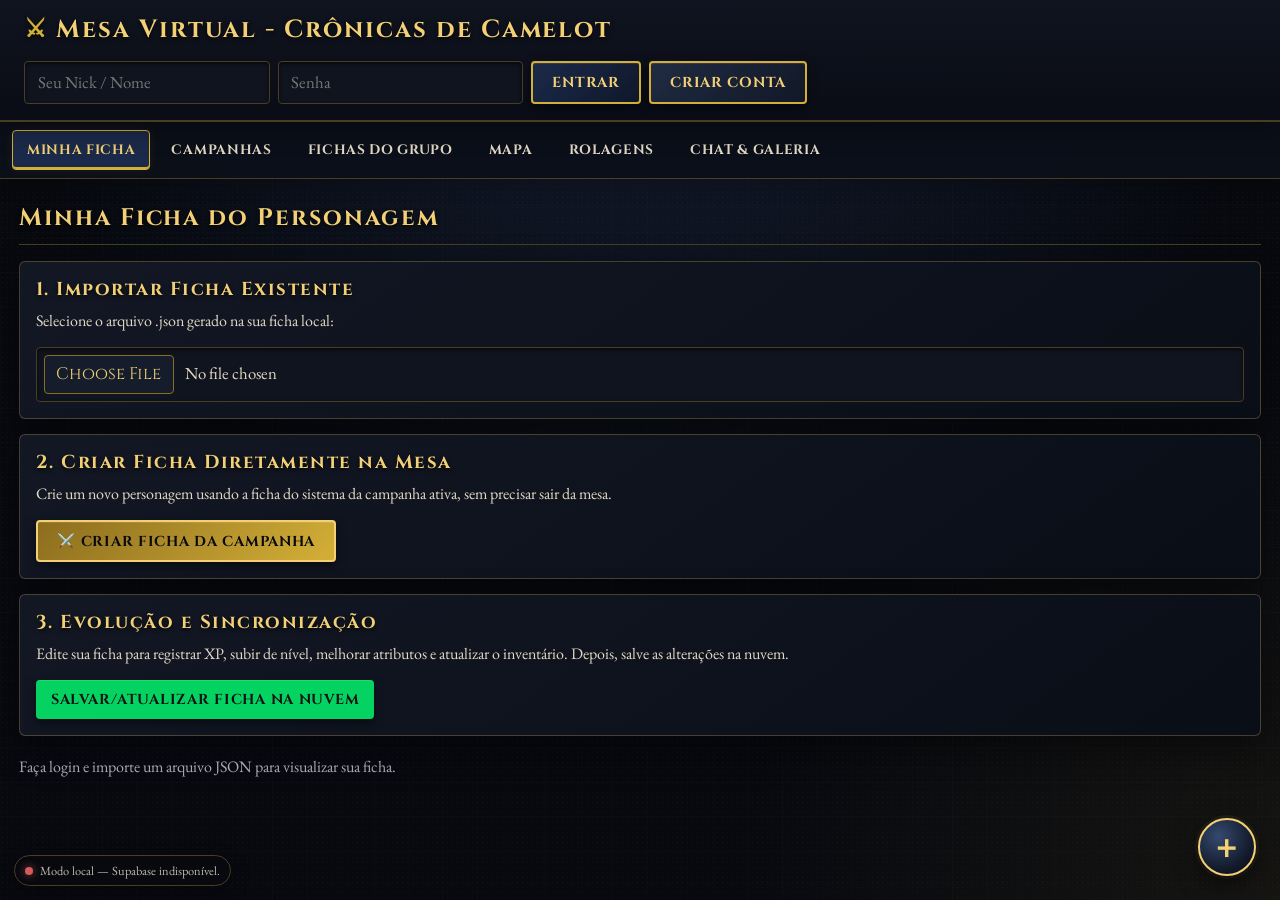
==== index.html @ a990b573 "Add files via upload" ====
<!DOCTYPE html>
<html lang="pt-BR">
<head>
  <meta charset="UTF-8">
  <meta name="viewport" content="width=device-width, initial-scale=1.0, viewport-fit=cover">
  <meta name="theme-color" content="#0b0d12">
  <meta name="color-scheme" content="dark">
  <title>Mesa Virtual - Crônicas de Camelot</title>
  <link rel="preconnect" href="https://fonts.googleapis.com">
  <link rel="preconnect" href="https://fonts.gstatic.com" crossorigin>
  <link href="https://fonts.googleapis.com/css2?family=Cinzel:wght@600;700;900&family=EB+Garamond:ital,wght@0,400;0,600;1,400&display=swap" rel="stylesheet">
  <link rel="stylesheet" href="style.css">
  <script src="https://cdn.jsdelivr.net/npm/@supabase/supabase-js@2"></script>
</head>
<body>
  <!-- Container da interface superior para permitir occultação/expansão -->
  <div id="topo-geral">
    <header class="topo-mesa">
      <h1>Mesa Virtual - Crônicas de Camelot</h1>
      <div class="auth-container" aria-label="Autenticação">
        <div id="form-login" class="form-login">
          <input type="text" id="auth-nick" placeholder="Seu Nick / Nome">
          <input type="password" id="auth-senha" placeholder="Senha">
          <button onclick="fazerLogin()" class="btn-acao">Entrar</button>
          <button onclick="fazerCadastro()" class="btn-secundario">Criar Conta</button>
        </div>
        <div id="status-usuario" style="display: none; align-items: center; gap: 10px;">
          <span style="color: #04d361;">Logado como: <strong id="user-nick-display"></strong></span>
          <span id="badge-mestre" style="display: none; background: #c5a059; color: #121214; padding: 2px 6px; border-radius: 4px; font-size: 0.75rem; font-weight: bold;">MESTRE</span>
          <button onclick="fazerLogout()" class="btn-perigo btn-sair">Sair</button>
        </div>
      </div>
    </header>

    <nav class="abas-navegacao">
      <button class="ativo" onclick="mudarAba('ficha', event)">Minha Ficha</button>
      <button onclick="mudarAba('campanhas', event)">Campanhas</button>
      <button id="btn-aba-sistemas" onclick="mudarAba('sistemas', event)" style="display:none;">Sistemas RPG</button>
      <button onclick="mudarAba('grupo', event)">Fichas do Grupo</button>
      <button onclick="mudarAba('mapa', event)">Mapa</button>
      <button onclick="mudarAba('rolagens', event)">Rolagens</button>
      <button onclick="mudarAba('galeria', event)">Chat & Galeria</button>
    </nav>

    <div id="contexto-campanha" class="contexto-campanha" style="display:none;">
      <span class="contexto-campanha-rotulo">🏰 Campanha ativa</span>
      <strong id="campanha-ativa-nome">Carregando...</strong>
      <span class="contexto-campanha-sistema" id="campanha-ativa-sistema">Sistema: —</span>
    </div>
  </div>

  <!-- Central de Ações Rápidas -->
  <div id="acoes-rapidas" class="acoes-rapidas" aria-label="Ações rápidas">
    <button type="button" id="btn-acoes-rapidas" class="btn-acoes-rapidas" aria-expanded="false" aria-controls="menu-acoes-rapidas" aria-label="Abrir ações rápidas" onclick="alternarAcoesRapidas(event)">
      <span class="acoes-rapidas-icone">＋</span>
    </button>

    <div id="menu-acoes-rapidas" class="menu-acoes-rapidas" aria-hidden="true">
      <button type="button" class="acao-rapida acao-rolagem" onclick="acaoRapida('rolagem')">
        <span class="acao-icone">🎲</span><span><strong>Rolar</strong><small>Dados e expressões</small></span>
      </button>
      <button type="button" class="acao-rapida acao-ataque" onclick="acaoRapida('ataque')">
        <span class="acao-icone">⚔️</span><span><strong>Ação / Ataque</strong><small>Rolar uma ação rápida</small></span>
      </button>
      <button type="button" class="acao-rapida acao-vida" onclick="acaoRapida('vida')">
        <span class="acao-icone">❤️</span><span><strong>Alterar Vida</strong><small>Último token tocado</small></span>
      </button>
      <button type="button" class="acao-rapida acao-chat" onclick="acaoRapida('chat')">
        <span class="acao-icone">💬</span><span><strong>Chat & Galeria</strong><small>Ir para comunicação</small></span>
      </button>
      <button type="button" class="acao-rapida acao-nota" onclick="acaoRapida('nota')">
        <span class="acao-icone">📝</span><span><strong>Nota rápida</strong><small>Salvar uma anotação</small></span>
      </button>
      <button type="button" class="acao-rapida acao-mapa" onclick="acaoRapida('mapa')">
        <span class="acao-icone">🗺️</span><span><strong>Ir para o Mapa</strong><small>Abrir a mesa tática</small></span>
      </button>
    </div>
  </div>

  <main>
    <section id="aba-campanhas" class="painel">
      <div class="cabecalho-campanhas">
        <div>
          <span class="eyebrow-galeria">🏰 Távola de Campanhas</span>
          <h2>Campanhas</h2>
          <p class="subtexto-galeria">Cada campanha possui seus próprios personagens, mapas, imagens e recursos. Nada é misturado entre mesas.</p>
        </div>
        <button id="btn-nova-campanha" class="btn-nova-campanha" style="display:none;" onclick="abrirNovaCampanha()">＋ Nova Campanha</button>
      </div>

      <div id="painel-nova-campanha" class="card-secao card-nova-campanha" style="display:none;">
        <h3>👑 Criar nova campanha</h3>
        <p>Escolha um nome para a nova mesa. Ela será criada separada da campanha atual.</p>
        <div class="form-nova-campanha">
          <input id="nova-campanha-nome" type="text" maxlength="80" placeholder="Ex.: A Queda de Avalon">
          <input id="nova-campanha-descricao" type="text" maxlength="180" placeholder="Descrição curta (opcional)">
          <label class="campo-formulario-campanha"><span>⚙️ Sistema RPG</span><select id="nova-campanha-sistema"><option value="">Carregando sistemas...</option></select></label>
          <button onclick="criarNovaCampanha()" class="btn-ficha-principal">⚔️ Criar Campanha</button>
          <button onclick="fecharNovaCampanha()" class="btn-secundario">Cancelar</button>
        </div>
      </div>

      <div id="lista-campanhas" class="lista-campanhas">
        <div class="estado-galeria">Faça login para carregar suas campanhas.</div>
      </div>
    </section>

    <section id="aba-sistemas" class="painel">
      <div class="cabecalho-campanhas">
        <div>
          <span class="eyebrow-galeria">⚙️ Forja das Regras</span>
          <h2>Sistemas RPG</h2>
          <p class="subtexto-galeria">Crie sistemas reutilizáveis. O sistema define a estrutura da ficha; a campanha guarda os personagens.</p>
        </div>
        <button id="btn-novo-sistema" class="btn-nova-campanha" style="display:none;" onclick="abrirNovoSistema()">＋ Novo Sistema</button>
        <button id="btn-instalar-world-trigger" class="btn-nova-campanha" style="display:none; margin-left:8px;" onclick="instalarSistemaWorldTrigger()">🌐 Adicionar World Trigger RPG</button>
      </div>
      <div id="painel-novo-sistema" class="card-secao card-nova-campanha" style="display:none;">
        <h3 id="titulo-editor-sistema">👑 Criar novo sistema</h3>
        <p>Defina as regras e monte visualmente a ficha. A estrutura fica salva dentro do sistema e pode ser reutilizada por várias campanhas.</p>
        <input type="hidden" id="sistema-editando-id">
        <div class="form-sistema">
          <label><span>Nome do sistema</span><input id="novo-sistema-nome" type="text" maxlength="100" placeholder="Ex.: D&D 5e"></label>
          <label><span>Descrição</span><textarea id="novo-sistema-descricao" maxlength="500" rows="2" placeholder="Como funciona este sistema?"></textarea></label>
          <div class="builder-bloco builder-tema-bloco">
            <div class="builder-titulo"><strong>🎨 Identidade visual</strong><small>Defina as cores usadas pela ficha deste sistema.</small></div>
            <div class="builder-tema-grid">
              <label><span>Cor principal</span><input id="sistema-cor-primaria" type="color" value="#c5a059"></label>
              <label><span>Fundo</span><input id="sistema-cor-fundo" type="color" value="#080a0f"></label>
              <label><span>Painel</span><input id="sistema-cor-painel" type="color" value="#151821"></label>
            </div>
          </div>

          <div class="builder-etapa-nav">
            <button type="button" class="builder-etapa ativo" onclick="mudarEtapaBuilder(1)">1. Componentes</button>
            <button type="button" class="builder-etapa" onclick="mudarEtapaBuilder(2)">2. Layout da Ficha</button>
            <button type="button" class="builder-etapa" onclick="mudarEtapaBuilder(3)">3. Pré-visualização</button>
          </div>

          <div id="builder-etapa-1" class="builder-etapa-conteudo ativo">
            <div class="builder-bloco">
              <div class="builder-titulo"><strong>🎲 Dados disponíveis</strong><small>Selecione os dados usados pelo sistema.</small></div>
              <div id="builder-dados" class="builder-chips"></div>
            </div>
            <div class="builder-bloco">
              <div class="builder-titulo"><strong>🛡️ Atributos</strong><button type="button" class="btn-pequeno" onclick="adicionarCampoSistema('atributos')">＋ Adicionar</button></div>
              <div id="builder-atributos" class="builder-lista"></div>
            </div>
            <div class="builder-bloco">
              <div class="builder-titulo"><strong>❤️ Recursos</strong><button type="button" class="btn-pequeno" onclick="adicionarCampoSistema('recursos')">＋ Adicionar</button></div>
              <div id="builder-recursos" class="builder-lista"></div>
            </div>
            <div class="builder-bloco">
              <div class="builder-titulo"><strong>🎯 Perícias</strong><button type="button" class="btn-pequeno" onclick="adicionarCampoSistema('pericias')">＋ Adicionar</button></div>
              <div id="builder-pericias" class="builder-lista"></div>
            </div>
            <div class="builder-bloco">
              <div class="builder-titulo"><strong>📜 Campos livres da ficha</strong><button type="button" class="btn-pequeno" onclick="adicionarCampoSistema('campos')">＋ Adicionar</button></div>
              <div id="builder-campos" class="builder-lista"></div>
            </div>
          </div>

          <div id="builder-etapa-2" class="builder-etapa-conteudo">
            <div class="builder-bloco">
              <div class="builder-titulo"><strong>🧱 Seções da ficha</strong><button type="button" class="btn-pequeno" onclick="adicionarSecaoSistema()">＋ Nova seção</button></div>
              <p class="builder-ajuda">Crie a ordem visual da ficha. Cada seção pode receber componentes do sistema e uma largura de coluna.</p>
              <div id="builder-secoes" class="builder-secoes"></div>
            </div>
          </div>

          <div id="builder-etapa-3" class="builder-etapa-conteudo">
            <div class="builder-bloco">
              <div class="builder-titulo"><strong>👁️ Prévia em tempo real</strong><small>Esta é uma aproximação da ficha que os jogadores verão.</small></div>
              <div id="builder-preview" class="builder-preview"></div>
            </div>
          </div>

          <div class="builder-acoes">
            <button onclick="salvarSistema()" class="btn-ficha-principal">⚒️ Salvar Sistema</button>
            <button onclick="fecharNovoSistema()" class="btn-secundario">Cancelar</button>
          </div>
        </div>
      </div>
      <div id="lista-sistemas" class="lista-campanhas"><div class="estado-galeria">Faça login para carregar os sistemas.</div></div>
    </section>

    <section id="aba-ficha" class="painel ativo">
      <h2>Minha Ficha do Personagem</h2>
      <div class="card-secao">
        <h3>1. Importar Ficha Existente</h3>
        <p>Selecione o arquivo .json gerado na sua ficha local:</p>
        <input type="file" id="arquivo-json" accept=".json" onchange="importarArquivoJSON(event)">
      </div>
      <div class="card-secao" style="margin-top: 15px;">
        <h3>2. Criar Ficha Diretamente na Mesa</h3>
        <p>Crie um novo personagem usando a ficha do sistema da campanha ativa, sem precisar sair da mesa.</p>
        <button onclick="abrirCriadorFicha()" class="btn-ficha-principal">⚔️ Criar Ficha da Campanha</button>
      </div>
      <div class="card-secao" style="margin-top: 15px;">
        <h3>3. Evolução e Sincronização</h3>
        <p>Edite sua ficha para registrar XP, subir de nível, melhorar atributos e atualizar o inventário. Depois, salve as alterações na nuvem.</p>
        <button onclick="salvarFichaNoSupabase()" style="background: #04d361; color: #121214; font-weight: bold; padding: 10px 15px; border: none; border-radius: 4px; cursor: pointer;">Salvar/Atualizar Ficha na Nuvem</button>
      </div>
      <div id="container-ficha-carregada" style="margin-top: 20px;">
        <p class="texto-vazio">Faça login e importe um arquivo JSON para visualizar sua ficha.</p>
      </div>
    </section>

    <section id="aba-grupo" class="painel">
      <h2>Fichas dos Cavaleiros da Távola</h2>
      <button onclick="carregarFichasDoGrupo()" style="background: #8257e5; color: #fff; border: none; padding: 8px 12px; border-radius: 4px; cursor: pointer; margin-bottom: 15px;">Atualizar Lista do Grupo</button>
      <div id="lista-fichas-grupo">
        <p style="color: #a8a8b3;">Carregando fichas...</p>
      </div>
    </section>

    <section id="aba-mapa" class="painel">
      <div style="display: flex; justify-content: space-between; align-items: center; margin-bottom: 12px; flex-wrap: wrap; gap: 8px;">
        <h2 style="margin: 0;">Mapa Tático e Mini-VTT</h2>
        <button onclick="alternarModoImersivoMapa()" id="btn-modo-imersivo" style="background: #8257e5; color: #fff; border: none; padding: 6px 14px; border-radius: 4px; cursor: pointer; font-weight: bold; font-size: 0.85rem;">
          📐 Maximizar Mapa
        </button>
      </div>

      <!-- Painel retrátil usando a tag <details> -->
      <details id="painel-upload-mestre" style="display: none; background: #202024; padding: 10px 15px; border-radius: 6px; margin-bottom: 15px; border: 1px solid #c5a059;">
        <summary style="color: #c5a059; font-weight: bold; cursor: pointer; font-size: 0.95rem; user-select: none;">
          👑 Painel do Mestre: Enviar Novo Mapa (clique para recolher/expandir)
        </summary>
        <div style="margin-top: 12px; border-top: 1px solid #29292e; padding-top: 10px;">
          <input type="file" id="arquivo-mapa" accept="image/*" style="margin-bottom: 10px; display: block;">
          <button onclick="fazerUploadMapa()" style="background: #c5a059; color: #121214; font-weight: bold; border: none; padding: 6px 12px; border-radius: 4px; cursor: pointer;">Publicar Mapa para o Grupo</button>
        </div>
      </details>

      <div id="container-mapa">
        <p style="color: #a8a8b3;">Nenhum mapa carregado no momento.</p>
      </div>
    </section>

    <section id="aba-rolagens" class="painel">
      <h2>Salão de Rolagens de Dados</h2>
      <div style="background: #202024; padding: 15px; border-radius: 6px; margin-bottom: 15px;">
        <h3>Rolagem Rápida</h3>
        <div style="display: flex; gap: 10px; flex-wrap: wrap; margin-top: 10px;">
          <button onclick="rolarDado(4)">d4</button>
          <button onclick="rolarDado(6)">d6</button>
          <button onclick="rolarDado(8)">d8</button>
          <button onclick="rolarDado(10)">d10</button>
          <button onclick="rolarDado(12)">d12</button>
          <button onclick="rolarDado(20)">d20</button>
          <button onclick="rolarDado(100)">d100</button>
        </div>
      </div>
      <div style="background: #202024; padding: 15px; border-radius: 6px; margin-bottom: 15px;">
        <h3>Expressão Personalizada</h3>
        <div style="display: flex; gap: 10px; margin-top: 10px;">
          <input type="text" id="expressao-dado" placeholder="ex: 2d20+5" style="flex: 1; padding: 8px; background: #121214; border: 1px solid #29292e; color: #fff; border-radius: 4px;">
          <button onclick="rolarExpressaoPersonalizada()" style="background: #8257e5; color: #fff; border: none; padding: 8px 15px; border-radius: 4px; cursor: pointer;">Rolar</button>
        </div>
      </div>
      <div>
        <h3>Histórico de Rolagens</h3>
        <div id="historico-rolagens" style="margin-top: 10px; max-height: 250px; overflow-y: auto;">
          <p style="color: #a8a8b3;">Nenhuma rolagem realizada ainda.</p>
        </div>
      </div>
    </section>

    <section id="aba-galeria" class="painel">
      <div class="cabecalho-galeria">
        <div>
          <span class="eyebrow-galeria">📚 Biblioteca visual da campanha</span>
          <h2>Galeria e Recursos Visuais</h2>
          <p class="subtexto-galeria">Organize imagens por pastas e escolha o que fica visível para o grupo.</p>
        </div>
        <div id="status-galeria" class="status-galeria">Sincronizada</div>
      </div>

      <div id="painel-galeria-mestre" class="card-galeria-mestre" style="display:none;">
        <div class="titulo-painel-galeria">
          <div>
            <strong>👑 Biblioteca do Mestre</strong>
            <small>Envie e organize os recursos visuais da campanha.</small>
          </div>
        </div>
        <div class="form-galeria-mestre">
          <label class="campo-galeria">
            <span>Imagem</span>
            <input type="file" id="arquivo-imagem" accept="image/*">
          </label>
          <label class="campo-galeria">
            <span>Nome</span>
            <input type="text" id="nome-imagem" maxlength="120" placeholder="Ex.: Retrato de Arthur">
          </label>
          <label class="campo-galeria">
            <span>Pasta</span>
            <input type="text" id="pasta-imagem" maxlength="60" value="Geral" placeholder="Ex.: NPCs">
          </label>
          <label class="campo-galeria">
            <span>Visibilidade</span>
            <select id="visibilidade-imagem">
              <option value="publica">🌐 Visível para os jogadores</option>
              <option value="oculta">🔒 Oculta para os jogadores</option>
            </select>
          </label>
          <button onclick="fazerUploadImagem()" class="btn-publicar-galeria">📤 Adicionar à Biblioteca</button>
        </div>
      </div>

      <div class="barra-pastas-galeria">
        <div>
          <span class="rotulo-pastas">PASTAS</span>
          <div id="galeria-pastas" class="galeria-pastas">
            <button class="pasta-galeria ativa" onclick="filtrarGaleriaPasta('Todas', event)">📚 Todas</button>
          </div>
        </div>
        <button id="btn-atualizar-galeria" class="btn-atualizar-galeria" onclick="carregarGaleria(true)">↻ Atualizar</button>
      </div>

      <div id="galeria-grid" class="galeria-grid-profissional">
        <div class="estado-galeria">Carregando biblioteca...</div>
      </div>
    </section>
  </main>

  <div id="modal-imagem-mestre" class="modal-imagem-mestre" style="display:none;" role="dialog" aria-modal="true" aria-label="Imagem compartilhada pelo Mestre">
    <div class="imagem-mestre-backdrop" onclick="fecharImagemMestre()"></div>
    <div class="imagem-mestre-conteudo">
      <div class="imagem-mestre-cabecalho">
        <div>
          <span class="imagem-mestre-kicker">👑 O MESTRE MOSTROU</span>
          <h2 id="imagem-mestre-titulo">Imagem da campanha</h2>
          <span id="imagem-mestre-pasta" class="imagem-mestre-pasta">Geral</span>
        </div>
        <button type="button" onclick="fecharImagemMestre()" class="btn-fechar-imagem-mestre" aria-label="Fechar imagem">✕</button>
      </div>
      <div class="imagem-mestre-palco">
        <img id="imagem-mestre-preview" src="" alt="Imagem compartilhada pelo Mestre">
      </div>
    </div>
  </div>

  <div id="modal-ficha-grupo" style="display: none; position: fixed; top: 0; left: 0; width: 100vw; height: 100vh; background: rgba(0,0,0,0.8); z-index: 9998; justify-content: center; align-items: center; padding: 20px;">
    <div class="modal-ficha-grupo-conteudo">
      <div style="background: #1a1d26; padding: 12px 20px; display: flex; justify-content: space-between; align-items: center; border-bottom: 1px solid #c5a059;">
        <h2 id="modal-titulo-personagem" style="color: #f3d075; font-size: 1.2rem; margin: 0;">Ficha do Cavaleiro</h2>
        <button onclick="fecharModalFichaGrupo()" style="background: #ff5252; color: #fff; border: none; padding: 4px 10px; border-radius: 4px; cursor: pointer; font-weight: bold;">✕ Fechar</button>
      </div>
      <div id="modal-conteudo-ficha" class="modal-ficha-grupo-body"></div>
    </div>
  </div>

  <!-- Editor completo da ficha dentro da Mesa -->
  <div id="modal-criador-ficha" class="modal-ficha-completa" style="display:none;">
    <div class="modal-ficha-completa-conteudo">
      <div class="modal-ficha-cabecalho">
        <h2>⚔️ Criar Nova Ficha — Crônicas de Camelot</h2>
        <button onclick="fecharCriadorFicha()" class="btn-fechar-modal">✕ Fechar</button>
      </div>
      <iframe id="iframe-criador-ficha" title="Criador de Ficha Crônicas de Camelot" src="about:blank"></iframe>
    </div>
  </div>

  <div id="toast-container"></div>

  <div id="status-conexao" class="status-conexao" aria-live="polite"><span class="status-ponto"></span><span id="status-conexao-texto">Conectando à Távola...</span></div>

  <script src="app.js"></script>
</body>
</html>
---- style.css ----
:root {
  --cam-bg: #07090f;
  --cam-panel: #10141f;
  --cam-panel-alt: #161b2c;
  --cam-gold: #d4af37;
  --cam-gold-light: #f3d075;
  --cam-gold-dark: #8c6d1e;
  --cam-border: #4a3d24;
  --cam-text: #e2d9c5;
  --cam-blue-royal: #1b2a4a;
}

* {
  box-sizing: border-box;
  margin: 0;
  padding: 0;
  font-family: 'EB Garamond', serif;
  scrollbar-width: thin;
  scrollbar-color: var(--cam-gold-dark) var(--cam-bg);
}

body {
  background-color: var(--cam-bg);
  background-image: 
    radial-gradient(circle at 50% 0%, rgba(27, 42, 74, 0.3) 0%, transparent 70%),
    radial-gradient(circle at 10% 90%, rgba(140, 109, 30, 0.08) 0%, transparent 40%);
  color: var(--cam-text);
  min-height: 100vh;
  display: flex;
  flex-direction: column;
}

/* Tipografia Épica */
h1, h2, h3, h4, .epic-title {
  font-family: 'Cinzel', serif;
  letter-spacing: 0.08em;
  color: var(--cam-gold-light);
  text-shadow: 0 2px 4px rgba(0,0,0,0.8);
}

/* Header e Navegação */
.topo-mesa {
  background: var(--cam-panel);
  border-bottom: 2px solid var(--cam-border);
  padding: 1rem 1.5rem;
  display: flex;
  justify-content: space-between;
  align-items: center;
  flex-wrap: wrap;
  gap: 1rem;
}

.auth-container {
  display: flex;
  align-items: center;
  gap: 10px;
}

.form-login {
  display: flex;
  gap: 8px;
  flex-wrap: wrap;
}

.abas-navegacao {
  display: flex;
  gap: 6px;
  background: var(--cam-panel-alt);
  padding: 8px 12px;
  border-bottom: 1px solid var(--cam-border);
  overflow-x: auto;
}

.abas-navegacao button {
  background: transparent;
  border: 1px solid transparent;
  color: var(--cam-text);
  padding: 6px 14px;
  font-size: 0.85rem;
  box-shadow: none;
}

.abas-navegacao button.ativo, .abas-navegacao button:hover {
  background: var(--cam-blue-royal);
  border-color: var(--cam-gold);
  color: var(--cam-gold-light);
}

main {
  padding: 1.2rem;
  flex: 1;
}

/* Scrollbars */
::-webkit-scrollbar {
  width: 8px;
  height: 8px;
}
::-webkit-scrollbar-track {
  background: var(--cam-bg);
  border-left: 1px solid var(--cam-border);
}
::-webkit-scrollbar-thumb {
  background: var(--cam-gold-dark);
  border-radius: 2px;
  border: 1px solid var(--cam-gold);
}
::-webkit-scrollbar-thumb:hover {
  background: var(--cam-gold);
}

/* Botões */
button {
  background: linear-gradient(135deg, #1b2a4a 0%, #0f172a 100%);
  color: var(--cam-gold-light);
  border: 2px solid var(--cam-gold);
  padding: 0.6rem 1.2rem;
  border-radius: 4px;
  cursor: pointer;
  font-family: 'Cinzel', serif;
  font-weight: 700;
  font-size: 0.9rem;
  letter-spacing: 0.05em;
  transition: all 0.25s ease;
  box-shadow: 0 4px 10px rgba(0,0,0,0.5), inset 0 1px 0 rgba(255,255,255,0.1);
  text-transform: uppercase;
}

button:hover {
  background: linear-gradient(135deg, #283e6b 0%, #1b2a4a 100%);
  border-color: #ffe082;
  color: #fff;
  box-shadow: 0 0 15px rgba(212, 175, 55, 0.4), inset 0 1px 3px rgba(255,255,255,0.2);
  transform: translateY(-2px);
}

button:active {
  transform: translateY(1px);
  box-shadow: 0 2px 5px rgba(0,0,0,0.6);
}

/* Inputs e Selects */
input, select, textarea {
  background: var(--cam-panel);
  border: 1px solid var(--cam-border);
  color: var(--cam-text);
  padding: 0.6rem 0.8rem;
  border-radius: 4px;
  font-size: 1.05rem;
  outline: none;
  transition: all 0.2s;
  box-shadow: inset 0 2px 4px rgba(0,0,0,0.6);
}

input:focus, select:focus, textarea:focus {
  border-color: var(--cam-gold);
  box-shadow: inset 0 2px 4px rgba(0,0,0,0.6), 0 0 8px rgba(212, 175, 55, 0.3);
}

/* Painéis de Conteúdo */
.painel {
  display: none;
}

.painel.ativo {
  display: block;
  animation: fadeIn 0.4s cubic-bezier(0.16, 1, 0.3, 1);
}

@keyframes fadeIn {
  from { opacity: 0; transform: translateY(6px); }
  to { opacity: 1; transform: translateY(0); }
}

/* Sistema de Alertas/Toasts */
#toast-container {
  position: fixed;
  bottom: 20px;
  right: 20px;
  z-index: 9999;
  display: flex;
  flex-direction: column;
  gap: 12px;
}

.toast {
  background: linear-gradient(135deg, #10141f 0%, #07090f 100%);
  color: var(--cam-gold-light);
  padding: 14px 20px;
  border-radius: 6px;
  border: 2px solid var(--cam-gold);
  box-shadow: 0 8px 24px rgba(0,0,0,0.8), 0 0 10px rgba(212, 175, 55, 0.2);
  font-size: 1rem;
  font-family: 'EB Garamond', serif;
  animation: slideInRight 0.3s cubic-bezier(0.175, 0.885, 0.32, 1.275);
  display: flex;
  align-items: center;
  gap: 12px;
}

@keyframes slideInRight {
  from { transform: translateX(100%); opacity: 0; }
  to { transform: translateX(0); opacity: 1; }
}

/* --- ESTILO VTT (MAPA TÁTICO E TOKENS) --- */
.vtt-wrapper {
  position: relative;
  width: 100%;
  background: #000;
  border: 2px solid var(--cam-gold);
  border-radius: 6px;
  overflow: hidden;
  display: flex;
  justify-content: center;
  align-items: center;
  box-shadow: inset 0 0 20px rgba(0,0,0,0.9);
}

.vtt-mapa-img {
  max-width: 100%;
  max-height: 100%;
  object-fit: contain;
  display: block;
  user-select: none;
  pointer-events: none;
}

.vtt-grid {
  position: absolute;
  top: 0; left: 0; width: 100%; height: 100%;
  background-image: 
    linear-gradient(to right, rgba(212, 175, 55, 0.25) 1px, transparent 1px),
    linear-gradient(to bottom, rgba(212, 175, 55, 0.25) 1px, transparent 1px);
  pointer-events: none;
  display: none;
}

.vtt-grid.ativo {
  display: block;
}

.vtt-token {
  position: absolute;
  border-radius: 50%;
  border: 2px solid var(--cam-gold);
  background: var(--cam-panel);
  color: var(--cam-gold-light);
  font-family: 'Cinzel', serif;
  font-size: 0.8rem;
  font-weight: bold;
  display: flex;
  justify-content: center;
  align-items: center;
  cursor: grab;
  box-shadow: 0 4px 10px rgba(0,0,0,0.8);
  user-select: none;
  z-index: 10;
  transition: box-shadow 0.2s, border-color 0.2s;
}

.vtt-token:active {
  cursor: grabbing;
  border-color: #fff;
  box-shadow: 0 0 15px var(--cam-gold);
}

.vtt-ping {
  position: absolute;
  width: 30px;
  height: 30px;
  border: 3px solid #00e676;
  border-radius: 50%;
  transform: translate(-50%, -50%);
  animation: pingAnim 1s ease-out forwards;
  pointer-events: none;
  z-index: 99;
}

@keyframes pingAnim {
  0% { transform: translate(-50%, -50%) scale(0.5); opacity: 1; }
  100% { transform: translate(-50%, -50%) scale(3); opacity: 0; }
}

/* Responsividade Mobile */
@media (max-width: 768px) {
  body {
    padding-bottom: 20px;
  }

  h1 { font-size: 1.3rem !important; }
  h2 { font-size: 1.1rem !important; }
  h3 { font-size: 1.0rem !important; }

  button {
    padding: 0.5rem 0.8rem;
    font-size: 0.85rem;
  }

  input, select, textarea {
    font-size: 16px !important;
  }
}


/* ==========================================================
   FICHAS COMPLETAS DENTRO DA MESA
   ========================================================== */
.card-secao {
  background: linear-gradient(135deg, rgba(16,20,31,.96), rgba(22,27,44,.92));
  border: 1px solid var(--cam-border);
  border-radius: 6px;
  padding: 1rem;
  box-shadow: 0 4px 15px rgba(0,0,0,.35);
}
.card-secao h3 { margin-bottom: .5rem; }
.card-secao p { margin-bottom: .8rem; line-height: 1.45; }
.btn-ficha-principal {
  background: linear-gradient(135deg, #8c6d1e, #d4af37) !important;
  color: #080a0f !important;
  border-color: #f3d075 !important;
}
.modal-ficha-completa, .modal-ficha-grupo {
  position: fixed; inset: 0; z-index: 10000;
  background: rgba(3,5,9,.9);
  display: flex; align-items: center; justify-content: center;
  padding: 10px;
}
.modal-ficha-completa-conteudo {
  width: min(1400px, 100%); height: min(96vh, 1100px);
  background: #080a0f; border: 2px solid var(--cam-gold);
  border-radius: 8px; overflow: hidden; display: flex; flex-direction: column;
  box-shadow: 0 0 40px rgba(0,0,0,.9);
}
.modal-ficha-cabecalho {
  min-height: 52px; padding: 8px 12px; background: var(--cam-panel);
  border-bottom: 1px solid var(--cam-border); display:flex;
  align-items:center; justify-content:space-between; gap:10px;
}
.modal-ficha-cabecalho h2 { margin:0; font-size:1rem; }
.btn-fechar-modal { padding:6px 10px; background:#5c2020 !important; }
#iframe-criador-ficha { width:100%; flex:1; border:0; background:#080a0f; }
.modal-ficha-grupo-conteudo {
  width:min(1200px, 100%); height:min(94vh, 1050px); background:#080a0f;
  border:2px solid var(--cam-gold); border-radius:8px; overflow:hidden;
  display:flex; flex-direction:column; box-shadow:0 0 40px rgba(0,0,0,.9);
}
.modal-ficha-grupo-body { flex:1; overflow:hidden; padding:0 !important; }
#modal-conteudo-ficha iframe { width:100%; height:100%; border:0; display:block; }
@media (max-width:768px) {
  main { padding:.7rem; }
  .modal-ficha-completa, .modal-ficha-grupo { padding:0; }
  .modal-ficha-completa-conteudo, .modal-ficha-grupo-conteudo {
    width:100%; height:100%; border-radius:0; border-left:0; border-right:0;
  }
  .modal-ficha-cabecalho { min-height:48px; }
  .modal-ficha-cabecalho h2 { font-size:.82rem; }
}


/* ==========================================================
   POLIMENTO — CRÔNICAS DE CAMELOT
   Camada visual adicional; preserva o comportamento do VTT.
   ========================================================== */
:root {
  --cam-gold-rgb: 212, 175, 55;
  --cam-success: #5fcf82;
  --cam-danger: #d45b5b;
  --cam-shadow: 0 14px 36px rgba(0,0,0,.45);
}

html { scroll-behavior: smooth; }
body {
  background-image:
    radial-gradient(circle at 50% -10%, rgba(39,59,99,.42), transparent 55%),
    radial-gradient(circle at 100% 100%, rgba(212,175,55,.07), transparent 35%),
    linear-gradient(rgba(255,255,255,.012) 1px, transparent 1px),
    linear-gradient(90deg, rgba(255,255,255,.009) 1px, transparent 1px);
  background-size: auto, auto, 34px 34px, 34px 34px;
}

body::before {
  content: "";
  position: fixed;
  inset: 0;
  pointer-events: none;
  z-index: -1;
  opacity: .16;
  background-image: radial-gradient(rgba(255,255,255,.22) .5px, transparent .5px);
  background-size: 5px 5px;
  mix-blend-mode: screen;
}

/* Cabeçalho + navegação permanecem juntos quando a página rola.
   Isso evita que a barra de abas cubra o título do conteúdo. */
#topo-geral {
  position: sticky;
  top: 0;
  z-index: 1000;
}

.topo-mesa {
  position: relative;
  z-index: 2;
  background: linear-gradient(180deg, rgba(16,20,31,.98), rgba(10,13,21,.97));
  box-shadow: 0 8px 24px rgba(0,0,0,.32);
}
.topo-mesa h1 {
  font-size: clamp(1.05rem, 2vw, 1.55rem);
  line-height: 1.15;
}
.topo-mesa h1::before { content: "⚔ "; color: var(--cam-gold); }

.abas-navegacao {
  position: relative;
  top: auto;
  z-index: 1;
  scrollbar-width: none;
  background: rgba(12,16,26,.96);
  backdrop-filter: blur(10px);
  box-shadow: 0 6px 18px rgba(0,0,0,.2);
}
.abas-navegacao::-webkit-scrollbar { display:none; }
.abas-navegacao button { white-space: nowrap; min-height: 40px; }
.abas-navegacao button.ativo { box-shadow: inset 0 -2px 0 var(--cam-gold), 0 0 12px rgba(var(--cam-gold-rgb),.08); }

main { width: min(1500px, 100%); margin: 0 auto; }
.painel > h2 {
  margin: .25rem 0 1rem;
  padding-bottom: .65rem;
  border-bottom: 1px solid var(--cam-border);
}
.card-secao, .painel > div[style*="background: #202024"] {
  box-shadow: var(--cam-shadow);
}
.card-secao:hover { border-color: rgba(var(--cam-gold-rgb),.55); }

button, input, select, textarea { -webkit-tap-highlight-color: transparent; }
button:focus-visible, input:focus-visible, select:focus-visible, textarea:focus-visible {
  outline: 2px solid var(--cam-gold-light);
  outline-offset: 2px;
}
button:disabled { opacity: .55; cursor: not-allowed; transform: none !important; }

.btn-secundario { background: linear-gradient(135deg,#202b42,#111827) !important; }
.btn-perigo { background: linear-gradient(135deg,#6d2929,#3b1717) !important; color:#fff !important; border-color:#b94a4a !important; }
.btn-sair { padding: 6px 10px !important; }

.status-conexao {
  position: fixed;
  left: 14px;
  bottom: 14px;
  z-index: 9997;
  display: inline-flex;
  align-items: center;
  gap: 7px;
  padding: 6px 10px;
  border: 1px solid var(--cam-border);
  border-radius: 999px;
  background: rgba(8,10,15,.88);
  color: #bdb7aa;
  font-size: .78rem;
  box-shadow: 0 6px 18px rgba(0,0,0,.35);
  backdrop-filter: blur(8px);
  transition: opacity .25s ease, transform .25s ease;
}
.status-ponto { width:8px; height:8px; border-radius:50%; background:#d6a83d; box-shadow:0 0 8px rgba(214,168,61,.7); }
.status-conexao.online .status-ponto { background:#5fcf82; box-shadow:0 0 8px rgba(95,207,130,.8); }
.status-conexao.offline .status-ponto { background:#d45b5b; box-shadow:0 0 8px rgba(212,91,91,.7); }

.toast {
  min-width: min(320px, calc(100vw - 28px));
  max-width: 440px;
  animation: toastIn .35s cubic-bezier(.2,.8,.2,1);
}
@keyframes toastIn { from { transform: translateY(8px) translateX(16px); opacity:0; } to { transform:none; opacity:1; } }

.vtt-wrapper { min-height: 280px; box-shadow: inset 0 0 30px rgba(0,0,0,.9), 0 12px 30px rgba(0,0,0,.35); }
.vtt-token { will-change: left, top; }
.vtt-ping { will-change: transform, opacity; }

#galeria-grid > div, #historico-rolagens > div { transition: transform .18s ease, border-color .18s ease, box-shadow .18s ease; }
#galeria-grid > div:hover, #historico-rolagens > div:hover { transform: translateY(-2px); border-color: var(--cam-gold) !important; box-shadow: 0 8px 20px rgba(0,0,0,.3); }
#galeria-grid img { background: #0b0d12; }

.texto-vazio { color:#a8a8b3; }

/* Inputs de arquivo ficam mais amigáveis no celular */
input[type="file"] { width: 100%; min-height: 44px; padding: .45rem; }
input[type="file"]::file-selector-button {
  margin-right: .7rem;
  padding: .45rem .7rem;
  border: 1px solid var(--cam-gold-dark);
  border-radius: 4px;
  background: #151d2d;
  color: var(--cam-gold-light);
  font-family: 'Cinzel', serif;
  cursor: pointer;
}

/* Área de toque confortável */
@media (pointer: coarse) {
  button { min-height: 44px; }
  .abas-navegacao button { min-height: 44px; }
  input, select, textarea { min-height: 44px; }
}

@media (max-width: 768px) {
  .topo-mesa { position: relative; padding: .8rem .75rem; }
  .auth-container, .form-login { width:100%; }
  .form-login { display:grid; grid-template-columns: 1fr 1fr; }
  .form-login input:first-child { grid-column: 1 / -1; }
  .form-login button { width:100%; }
  #status-usuario { width:100%; justify-content:space-between; flex-wrap:wrap; }
  .abas-navegacao { top:auto; padding:6px; }
  main { padding: .75rem; }
  .card-secao { padding: .9rem; }
  .status-conexao { left:50%; transform:translateX(-50%); bottom:8px; }
  #toast-container { left: 10px !important; right: 10px !important; top: 10px !important; align-items: stretch; }
  .toast { width:100%; min-width:0; max-width:none; }
}

@media (max-width: 480px) {
  .abas-navegacao { gap:4px; }
  .abas-navegacao button { padding: .5rem .7rem; font-size:.75rem; }
  .painel > h2 { font-size:1.05rem !important; }
}

@media (prefers-reduced-motion: reduce) {
  html { scroll-behavior: auto; }
  *, *::before, *::after { animation-duration: .01ms !important; animation-iteration-count: 1 !important; transition-duration: .01ms !important; }
}

/* ==========================================================
   TOQUE / MOBILE — garante que a interface continue clicável
   ========================================================== */
html, body {
  -webkit-tap-highlight-color: transparent;
}

button, input, select, textarea, a, label, summary {
  pointer-events: auto;
  touch-action: manipulation;
}

button {
  -webkit-user-select: none;
  user-select: none;
}

.abas-navegacao {
  touch-action: pan-x;
  -webkit-overflow-scrolling: touch;
}

/* O gesto de toque no mapa é tratado pelo próprio VTT.
   Fora dele, o navegador fica livre para rolar a página normalmente. */
.vtt-wrapper {
  touch-action: none;
}

.vtt-token {
  touch-action: none;
  -webkit-user-select: none;
  user-select: none;
}

@media (max-width: 768px) {
  button, .btn-acao, .btn-secundario, .btn-perigo, .btn-ficha-principal {
    touch-action: manipulation !important;
    pointer-events: auto !important;
  }

  .abas-navegacao button {
    flex: 0 0 auto;
  }
}

/* ==========================================================
   CORREÇÃO DEFINITIVA DE TOQUE — MOBILE
   Garante que nenhuma camada visual possa ficar acima dos
   controles da interface. O VTT continua tratando o toque
   apenas dentro do mapa.
   ========================================================== */
#topo-geral,
.topo-mesa,
.auth-container,
.form-login,
.abas-navegacao,
main,
.painel,
.card-secao,
button,
input,
select,
textarea,
a,
label,
summary {
  position: relative;
}

#topo-geral,
main {
  z-index: 1;
}

button,
input,
select,
textarea,
a,
label,
summary {
  z-index: 2;
  -webkit-tap-highlight-color: transparent;
}

/* Não deixar camadas auxiliares capturarem toques da página. */
body::before,
#toast-container,
.status-conexao {
  pointer-events: none !important;
}

/* O status é apenas visual; não pode bloquear controles atrás dele. */
.status-conexao {
  touch-action: none !important;
}

@media (max-width: 768px) {
  html,
  body {
    width: 100%;
    min-height: 100%;
    overflow-x: hidden;
    touch-action: pan-y;
  }

  #topo-geral,
  .topo-mesa,
  .auth-container,
  .form-login,
  .abas-navegacao,
  main {
    pointer-events: auto !important;
  }

  .form-login input,
  .form-login button,
  .abas-navegacao button {
    position: relative;
    z-index: 5;
    pointer-events: auto !important;
    touch-action: manipulation !important;
  }

  .form-login input {
    -webkit-user-select: text !important;
    user-select: text !important;
  }

  /* Scroll horizontal das abas continua funcionando, mas os botões recebem toque. */
  .abas-navegacao {
    pointer-events: auto !important;
    touch-action: pan-x;
  }
}

/* ==========================================================
   CENTRAL DE AÇÕES RÁPIDAS — QoL
   ========================================================== */
.acoes-rapidas {
  position: fixed;
  right: 24px;
  bottom: 24px;
  z-index: 9990;
  display: flex;
  flex-direction: column-reverse;
  align-items: flex-end;
  gap: 12px;
  pointer-events: none;
}

.btn-acoes-rapidas {
  pointer-events: auto;
  width: 58px;
  height: 58px;
  min-height: 58px !important;
  padding: 0 !important;
  border-radius: 50%;
  border: 2px solid var(--cam-gold-light);
  background: radial-gradient(circle at 35% 30%, #35496f, #111827 68%, #090c13);
  color: var(--cam-gold-light);
  box-shadow: 0 8px 24px rgba(0,0,0,.55), 0 0 0 3px rgba(197,160,89,.08);
  display: grid;
  place-items: center;
  font-family: 'Cinzel', serif;
  font-size: 2rem;
  line-height: 1;
  transition: transform .22s ease, box-shadow .22s ease, border-color .22s ease;
}

.btn-acoes-rapidas:hover {
  transform: translateY(-2px) scale(1.04);
  box-shadow: 0 12px 30px rgba(0,0,0,.62), 0 0 18px rgba(197,160,89,.18);
}

.acoes-rapidas.aberto .btn-acoes-rapidas {
  transform: rotate(45deg);
  border-color: var(--cam-gold);
}

.acoes-rapidas-icone {
  display: block;
  transition: transform .22s ease;
}

.menu-acoes-rapidas {
  display: flex;
  flex-direction: column;
  align-items: flex-end;
  gap: 8px;
  pointer-events: none;
  opacity: 0;
  transform: translateY(12px) scale(.96);
  transform-origin: bottom right;
  transition: opacity .18s ease, transform .18s ease;
}

.acoes-rapidas.aberto .menu-acoes-rapidas {
  pointer-events: auto;
  opacity: 1;
  transform: none;
}

.acao-rapida {
  pointer-events: auto;
  min-height: 48px !important;
  width: min(270px, calc(100vw - 48px));
  padding: 7px 12px !important;
  border: 1px solid var(--cam-border);
  border-left: 3px solid var(--cam-gold);
  border-radius: 8px;
  background: linear-gradient(135deg, rgba(22,29,45,.98), rgba(10,14,23,.98));
  color: var(--cam-text);
  display: flex;
  align-items: center;
  gap: 10px;
  text-align: left;
  box-shadow: 0 7px 20px rgba(0,0,0,.45);
  font-family: 'EB Garamond', serif;
  transition: transform .16s ease, border-color .16s ease, background .16s ease;
}

.acao-rapida:hover {
  transform: translateX(-4px);
  border-color: var(--cam-gold);
  background: linear-gradient(135deg, rgba(31,43,68,.99), rgba(12,17,28,.99));
}

.acao-icone {
  width: 34px;
  min-width: 34px;
  height: 34px;
  display: grid;
  place-items: center;
  border-radius: 6px;
  background: rgba(197,160,89,.08);
  font-size: 1.15rem;
}

.acao-rapida span:last-child {
  display: flex;
  flex-direction: column;
  gap: 1px;
  line-height: 1.05;
}

.acao-rapida strong {
  color: var(--cam-gold-light);
  font-family: 'Cinzel', serif;
  font-size: .78rem;
  letter-spacing: .03em;
}

.acao-rapida small {
  color: #aaa79f;
  font-size: .78rem;
}

@media (max-width: 768px) {
  .acoes-rapidas {
    right: max(14px, env(safe-area-inset-right));
    bottom: max(14px, env(safe-area-inset-bottom));
  }

  .btn-acoes-rapidas {
    width: 56px;
    height: 56px;
    min-height: 56px !important;
  }

  .menu-acoes-rapidas {
    width: min(310px, calc(100vw - 28px));
    max-height: min(70vh, 520px);
    overflow-y: auto;
    padding: 4px;
    gap: 7px;
  }

  .acao-rapida {
    width: 100%;
    min-height: 54px !important;
    touch-action: manipulation !important;
  }
}

@media (prefers-reduced-motion: reduce) {
  .btn-acoes-rapidas,
  .acoes-rapidas-icone,
  .menu-acoes-rapidas,
  .acao-rapida {
    transition: none !important;
  }
}


/* ==========================================================
   POLIMENTO GLOBAL v1 — DESEMPENHO + LEGIBILIDADE + QOL
   ========================================================== */

/* Evita trabalho de layout desnecessário em blocos independentes. */
.card-secao,
#container-ficha-carregada,
#lista-fichas-grupo,
#historico-rolagens,
#galeria-grid {
  contain: layout style;
}

/* Galerias longas não precisam renderizar tudo de uma vez. */
#galeria-grid > div,
#historico-rolagens > div {
  content-visibility: auto;
  contain-intrinsic-size: 150px;
}

/* Área do mapa continua com o comportamento atual, mas evita repaints
   desnecessários no restante da página. */
.vtt-wrapper {
  contain: layout paint;
}

/* Hierarquia visual mais clara nas áreas de conteúdo. */
.card-secao {
  background: linear-gradient(145deg, rgba(19,24,37,.98), rgba(10,14,23,.98));
  border-color: rgba(197,160,89,.32);
}

.card-secao h3 {
  line-height: 1.25;
}

.card-secao p {
  line-height: 1.55;
}

/* Botões ficam mais previsíveis: animação apenas quando existe interação. */
@media (hover: hover) and (pointer: fine) {
  button:hover {
    transform: translateY(-1px);
  }
}

/* Em touch não usamos hover persistente nem efeitos caros. */
@media (pointer: coarse) {
  button:hover {
    transform: none;
    box-shadow: 0 4px 10px rgba(0,0,0,.5), inset 0 1px 0 rgba(255,255,255,.1);
  }

  .card-secao:hover {
    border-color: rgba(197,160,89,.32);
  }
}

/* Navegação mais confortável e estável em telas pequenas. */
@media (max-width: 768px) {
  main {
    padding-bottom: 5rem;
  }

  .topo-mesa h1 {
    letter-spacing: .045em;
  }

  .abas-navegacao {
    overscroll-behavior-x: contain;
  }

  .abas-navegacao button {
    flex: 0 0 auto;
  }
}

/* Reduz consumo visual quando o usuário prefere menos movimento. */
@media (prefers-reduced-motion: reduce) {
  .painel.ativo {
    animation: none !important;
  }
}

/* ==========================================================
   GALERIA v2 — BIBLIOTECA DE CAMPANHA + MOSTRAR PARA TODOS
   ========================================================== */
.cabecalho-galeria {
  display:flex;
  align-items:flex-end;
  justify-content:space-between;
  gap:18px;
  margin-bottom:16px;
}
.eyebrow-galeria,.rotulo-pastas,.imagem-mestre-kicker {
  display:block;
  font-family:'Cinzel',serif;
  font-size:.72rem;
  letter-spacing:.12em;
  color:var(--cam-gold);
  font-weight:700;
  text-transform:uppercase;
}
.subtexto-galeria { margin-top:5px; color:#a8a8b3; }
.status-galeria {
  padding:7px 11px;
  border:1px solid var(--cam-border);
  border-radius:999px;
  background:rgba(16,20,31,.8);
  color:#bfc4d1;
  white-space:nowrap;
  font-size:.82rem;
}
.card-galeria-mestre {
  margin-bottom:16px;
  padding:16px;
  border:1px solid rgba(212,175,55,.45);
  border-radius:8px;
  background:linear-gradient(145deg,rgba(28,28,31,.98),rgba(14,17,25,.98));
  box-shadow:0 8px 25px rgba(0,0,0,.2);
}
.titulo-painel-galeria { margin-bottom:13px; }
.titulo-painel-galeria strong { color:var(--cam-gold-light); font-family:'Cinzel',serif; }
.titulo-painel-galeria small { display:block; color:#a8a8b3; margin-top:3px; }
.form-galeria-mestre {
  display:grid;
  grid-template-columns:minmax(150px,1.2fr) minmax(140px,1fr) minmax(120px,.8fr) minmax(190px,1.2fr) auto;
  gap:10px;
  align-items:end;
}
.campo-galeria { display:flex; flex-direction:column; gap:5px; }
.campo-galeria span { color:#c9c1af; font-size:.8rem; font-family:'Cinzel',serif; }
.campo-galeria input,.campo-galeria select {
  width:100%; min-height:40px; padding:8px 10px; border-radius:5px;
  background:#0d1018; color:#eee; border:1px solid #3a3427;
}
.campo-galeria input:focus,.campo-galeria select:focus { border-color:var(--cam-gold); outline:none; box-shadow:0 0 0 2px rgba(212,175,55,.12); }
.btn-publicar-galeria { min-height:40px; white-space:nowrap; }
.btn-publicar-galeria:disabled { opacity:.6; cursor:wait; }
.barra-pastas-galeria {
  display:flex; justify-content:space-between; align-items:flex-end; gap:12px;
  margin:10px 0 12px; padding-bottom:9px; border-bottom:1px solid rgba(74,61,36,.7);
}
.galeria-pastas { display:flex; gap:7px; flex-wrap:wrap; margin-top:6px; }
.pasta-galeria {
  border:1px solid #3a3427; background:#10141f; color:#c9c1af;
  padding:6px 10px; border-radius:999px; font-family:'EB Garamond',serif; font-size:.88rem;
}
.pasta-galeria:hover,.pasta-galeria.ativa { border-color:var(--cam-gold); color:var(--cam-gold-light); background:#18213a; }
.btn-atualizar-galeria { padding:6px 11px; white-space:nowrap; }
.galeria-grid-profissional {
  display:grid; grid-template-columns:repeat(auto-fill,minmax(180px,1fr)); gap:12px;
}
.card-imagem-galeria {
  min-width:0; overflow:hidden; border:1px solid #302b22; border-radius:8px;
  background:#0e121b; transition:transform .16s ease,border-color .16s ease,box-shadow .16s ease;
}
.card-imagem-galeria:hover { transform:translateY(-2px); border-color:var(--cam-gold); box-shadow:0 10px 24px rgba(0,0,0,.3); }
.card-imagem-galeria.imagem-oculta { border-color:#493f2b; }
.thumb-galeria { height:145px; background:#07090f; position:relative; overflow:hidden; }
.thumb-galeria img { width:100%; height:100%; object-fit:cover; display:block; }
.info-imagem-galeria { padding:9px 10px 5px; }
.info-imagem-galeria strong { display:block; color:#eee; white-space:nowrap; overflow:hidden; text-overflow:ellipsis; }
.info-imagem-galeria span { display:block; margin-top:3px; color:#8f95a3; font-size:.76rem; }
.acoes-imagem-galeria { display:flex; gap:6px; padding:7px 9px 9px; }
.btn-mini-galeria { flex:1; padding:6px 7px; font-family:'EB Garamond',serif; font-size:.8rem; border-width:1px; }
.btn-mostrar-galeria { border-color:#9b7a22; color:#f3d075; }
.estado-galeria { grid-column:1/-1; padding:30px 15px; text-align:center; color:#8f95a3; border:1px dashed #3a3427; border-radius:8px; }

.modal-imagem-mestre {
  position:fixed; inset:0; z-index:10050; display:flex; align-items:center; justify-content:center;
  padding:20px; isolation:isolate;
}
.imagem-mestre-backdrop { position:absolute; inset:0; background:rgba(2,4,8,.91); backdrop-filter:blur(4px); }
.imagem-mestre-conteudo {
  position:relative; z-index:1; width:min(1100px,96vw); max-height:94vh;
  border:1px solid var(--cam-gold); border-radius:10px; overflow:hidden;
  background:linear-gradient(145deg,#10141f,#080b12); box-shadow:0 25px 80px rgba(0,0,0,.75);
  animation:imagemMestreEntrada .22s ease-out;
}
@keyframes imagemMestreEntrada { from{opacity:0;transform:scale(.97)} to{opacity:1;transform:scale(1)} }
.imagem-mestre-cabecalho { display:flex; justify-content:space-between; gap:15px; align-items:flex-start; padding:13px 16px; border-bottom:1px solid rgba(212,175,55,.35); }
.imagem-mestre-cabecalho h2 { margin:2px 0 2px; font-size:1.15rem; }
.imagem-mestre-pasta { color:#9ca3af; font-size:.8rem; }
.btn-fechar-imagem-mestre { border-color:#704044; background:#2b1518; color:#ffb5b5; padding:7px 10px; }
.imagem-mestre-palco { display:flex; justify-content:center; align-items:center; padding:16px; max-height:calc(94vh - 92px); overflow:auto; }
.imagem-mestre-palco img { display:block; max-width:100%; max-height:calc(94vh - 130px); width:auto; height:auto; object-fit:contain; border-radius:5px; }
body.imagem-mestre-aberta { overflow:hidden !important; }

@media (max-width:900px) {
  .form-galeria-mestre { grid-template-columns:repeat(2,minmax(0,1fr)); }
  .btn-publicar-galeria { width:100%; }
}
@media (max-width:600px) {
  .cabecalho-galeria { align-items:flex-start; flex-direction:column; }
  .form-galeria-mestre { grid-template-columns:1fr; }
  .barra-pastas-galeria { align-items:stretch; flex-direction:column; }
  .galeria-pastas { flex-wrap:nowrap; overflow-x:auto; padding-bottom:3px; }
  .pasta-galeria { flex:0 0 auto; }
  .galeria-grid-profissional { grid-template-columns:repeat(2,minmax(0,1fr)); gap:9px; }
  .thumb-galeria { height:120px; }
  .acoes-imagem-galeria { flex-direction:column; }
  .imagem-mestre-conteudo { width:100%; }
  .imagem-mestre-palco { padding:8px; }
  .imagem-mestre-palco img { max-height:calc(94vh - 110px); }
}
@media (prefers-reduced-motion:reduce) {
  .card-imagem-galeria,.imagem-mestre-conteudo { transition:none; animation:none; }
}

/* ==========================================
   MULTICAMPANHA — ETAPA 1
   ========================================== */
.contexto-campanha {
  display:flex;
  align-items:center;
  gap:10px;
  flex-wrap:wrap;
  padding:8px 14px;
  background:linear-gradient(90deg,rgba(197,160,89,.10),rgba(16,20,31,.92));
  border-top:1px solid rgba(197,160,89,.18);
  border-bottom:1px solid rgba(197,160,89,.28);
  color:#e8e0cf;
  font-size:.9rem;
}
.contexto-campanha-rotulo {
  color:#c5a059;
  font-family:'Cinzel',serif;
  font-size:.78rem;
  text-transform:uppercase;
  letter-spacing:.04em;
}
.contexto-campanha strong { color:#f3d075; }
.contexto-campanha-sistema { color:#9ca3af; }

.cabecalho-campanhas {
  display:flex;
  align-items:flex-start;
  justify-content:space-between;
  gap:18px;
  margin-bottom:18px;
}
.cabecalho-campanhas h2 { margin:4px 0 5px; }
.btn-nova-campanha {
  min-height:42px;
  padding:9px 14px;
  border:1px solid #c5a059;
  border-radius:6px;
  background:linear-gradient(145deg,#c5a059,#8d6d2f);
  color:#15120b;
  font-weight:800;
  cursor:pointer;
  white-space:nowrap;
}
.btn-nova-campanha:hover { filter:brightness(1.08); }
.card-nova-campanha { border-color:#c5a059; margin-bottom:18px; }
.form-nova-campanha {
  display:grid;
  grid-template-columns:1.1fr 1.4fr auto auto;
  gap:9px;
  align-items:center;
  margin-top:12px;
}
.form-nova-campanha input {
  width:100%; min-height:40px; box-sizing:border-box; padding:8px 10px;
  background:#0d1018; color:#eee; border:1px solid #3a3427; border-radius:5px;
}
.form-nova-campanha input:focus { outline:none; border-color:#c5a059; box-shadow:0 0 0 2px rgba(197,160,89,.12); }
.lista-campanhas { display:grid; grid-template-columns:repeat(auto-fit,minmax(280px,1fr)); gap:12px; }
.card-campanha {
  display:flex; flex-direction:column; justify-content:space-between; gap:14px;
  min-width:0; padding:16px; border:1px solid #302b22; border-radius:9px;
  background:linear-gradient(145deg,#151923,#0d1018);
  box-shadow:0 8px 20px rgba(0,0,0,.18);
}
.card-campanha.ativa { border-color:#c5a059; box-shadow:0 10px 28px rgba(0,0,0,.28), inset 0 0 0 1px rgba(197,160,89,.10); }
.card-campanha-conteudo { display:flex; gap:12px; align-items:flex-start; }
.card-campanha-icone { font-size:2rem; line-height:1; filter:drop-shadow(0 3px 5px rgba(0,0,0,.35)); }
.card-campanha h3 { margin:0 0 5px; color:#f3d075; font-family:'Cinzel',serif; font-size:1.05rem; }
.card-campanha p { margin:0 0 8px; color:#a8a8b3; line-height:1.4; }
.card-campanha-meta { color:#8f95a3; font-size:.78rem; }
.btn-selecionar-campanha {
  width:100%; min-height:39px; padding:8px 10px; border-radius:5px;
  border:1px solid #3a3427; background:#202024; color:#eee; cursor:pointer; font-weight:700;
}
.card-campanha.ativa .btn-selecionar-campanha { border-color:#8d6d2f; color:#f3d075; background:#211c12; }
.btn-selecionar-campanha:hover { border-color:#c5a059; }

@media (max-width:800px) {
  .cabecalho-campanhas { flex-direction:column; }
  .btn-nova-campanha { width:100%; }
  .form-nova-campanha { grid-template-columns:1fr; }
}
@media (max-width:600px) {
  .contexto-campanha { padding:7px 10px; gap:7px; font-size:.82rem; }
  .contexto-campanha-rotulo { font-size:.7rem; }
  .lista-campanhas { grid-template-columns:1fr; }
}

/* ===== FORJA DE SISTEMAS RPG ===== */
.form-sistema { display:grid; gap:14px; }
.form-sistema > label { display:grid; gap:6px; color:#e6ca88; font-family:'Cinzel',serif; font-size:.82rem; }
.form-sistema input, .form-sistema textarea { width:100%; box-sizing:border-box; background:#0d1018; color:#eee; border:1px solid #3a3427; border-radius:5px; padding:9px 10px; font-family:'EB Garamond',serif; font-size:1rem; }
.form-sistema input:focus, .form-sistema textarea:focus { outline:none; border-color:#c5a059; box-shadow:0 0 0 2px rgba(197,160,89,.12); }
.builder-bloco { border:1px solid #332d23; border-radius:8px; padding:12px; background:linear-gradient(145deg,#121620,#0d1017); }
.builder-titulo { display:flex; justify-content:space-between; align-items:center; gap:10px; margin-bottom:10px; color:#f3d075; font-family:'Cinzel',serif; }
.builder-titulo small { margin-left:auto; color:#8f95a3; font-family:'EB Garamond',serif; font-weight:400; }
.builder-chips { display:flex; flex-wrap:wrap; gap:7px; }
.builder-chip { border:1px solid #4a3d24; background:#17150f; color:#d9c79c; border-radius:999px; padding:7px 11px; cursor:pointer; font-weight:700; }
.builder-chip.ativo { background:#c5a059; color:#15120b; border-color:#f3d075; }
.builder-lista { display:grid; gap:7px; }
.builder-linha { display:grid; grid-template-columns:1.3fr .7fr auto; gap:7px; align-items:center; }
.builder-linha.campo-livre { grid-template-columns:1fr .8fr auto; }
.builder-linha input, .builder-linha select { min-width:0; width:100%; box-sizing:border-box; background:#0b0d12; color:#eee; border:1px solid #3a3427; border-radius:5px; padding:7px 8px; }
.btn-pequeno { min-height:32px; min-width:auto; padding:5px 9px; background:#211c12; color:#f3d075; border:1px solid #8d6d2f; border-radius:4px; cursor:pointer; }
.btn-remover-campo { min-height:32px; min-width:36px; padding:5px 8px; background:#2a1515; color:#ff9b9b; border:1px solid #713b3b; border-radius:4px; cursor:pointer; }
.builder-acoes { display:flex; gap:9px; flex-wrap:wrap; }
.card-sistema { display:flex; flex-direction:column; gap:12px; padding:16px; border:1px solid #302b22; border-radius:9px; background:linear-gradient(145deg,#151923,#0d1018); }
.card-sistema.legado { border-color:#8d6d2f; }
.card-sistema-topo { display:flex; justify-content:space-between; gap:15px; align-items:flex-start; }
.card-sistema h3 { margin:0 0 4px; color:#f3d075; font-family:'Cinzel',serif; }
.card-sistema p { margin:0; color:#a8a8b3; line-height:1.4; }
.card-sistema-meta { color:#8f95a3; font-size:.8rem; margin-top:7px; }
.card-sistema-acoes { display:flex; flex-wrap:wrap; gap:7px; }
.btn-sistema-acao { min-height:37px; padding:7px 10px; border:1px solid #3a3427; border-radius:5px; background:#202024; color:#eee; cursor:pointer; font-weight:700; }
.btn-sistema-acao:hover { border-color:#c5a059; color:#f3d075; }
.badge-legado { display:inline-flex; align-items:center; padding:4px 7px; border-radius:999px; background:#211c12; border:1px solid #8d6d2f; color:#f3d075; font-size:.72rem; font-weight:800; }
@media(max-width:700px){ .builder-titulo { align-items:flex-start; flex-wrap:wrap; } .builder-titulo small { width:100%; margin-left:0; } .builder-linha, .builder-linha.campo-livre { grid-template-columns:1fr; } .btn-remover-campo { width:100%; } }

/* =========================================================
   CONSTRUTOR VISUAL DE SISTEMAS — ETAPA 3
   ========================================================= */
.builder-etapa-nav{display:flex;gap:8px;flex-wrap:wrap;margin:18px 0 14px;padding-bottom:10px;border-bottom:1px solid rgba(197,160,89,.28)}
.builder-etapa{flex:1 1 160px!important;min-width:140px!important;background:#12151c!important;color:#cbbd9e!important;border:1px solid #4a3d24!important;padding:10px 12px!important;border-radius:5px!important}
.builder-etapa.ativo{background:linear-gradient(135deg,#5d451b,#241a0d)!important;color:#f3d075!important;border-color:#c5a059!important;box-shadow:0 0 12px rgba(197,160,89,.16)!important}
.builder-etapa-conteudo{display:none}.builder-etapa-conteudo.ativo{display:block}
.builder-ajuda{color:#aaa08d;font-size:.9rem;margin:0 0 12px}
.builder-item-avancado{border:1px solid #3e3525;border-radius:6px;background:rgba(5,7,10,.35);padding:8px;margin-bottom:8px}
.builder-item-avancado .builder-linha{margin-bottom:7px}
.builder-opcoes{display:flex;align-items:center;gap:12px;flex-wrap:wrap;color:#bcb29d;font-size:.82rem}
.builder-opcoes select{width:auto;min-width:70px;padding:5px 7px}
.builder-check{display:flex;align-items:center;gap:5px;white-space:nowrap}.builder-check input{width:auto!important}
.builder-movimento{display:flex;gap:4px;margin-left:auto}.builder-movimento button{min-width:34px!important;width:34px;padding:5px!important;flex:0 0 34px!important}.builder-movimento button:disabled{opacity:.3;cursor:not-allowed}
.builder-secoes{display:grid;gap:12px}
.builder-secao-card{border:1px solid #514329;border-radius:7px;padding:12px;background:rgba(9,11,16,.55)}
.builder-secao-cabecalho{display:flex;align-items:center;gap:10px;border-bottom:1px solid #3e3525;padding-bottom:9px;margin-bottom:9px}
.builder-secao-titulo{display:flex;gap:7px;align-items:center;flex:1}.builder-secao-titulo input{min-width:0}.builder-secao-titulo .builder-icone{width:58px;text-align:center}
.builder-secao-opcoes{display:flex;align-items:center;gap:8px;color:#bcb29d;font-size:.85rem;margin-bottom:10px}.builder-secao-opcoes select{width:auto}
.builder-catalogo-campos{display:grid;grid-template-columns:repeat(auto-fit,minmax(180px,1fr));gap:7px}
.builder-campo-toggle{display:grid;grid-template-columns:auto 1fr;grid-template-rows:auto auto;gap:0 7px;padding:8px;border:1px solid #3c3426;border-radius:5px;background:#0b0d12;cursor:pointer}.builder-campo-toggle input{grid-row:1/3;width:auto}.builder-campo-toggle span{color:#e2d9c5}.builder-campo-toggle small{color:#9b8d72;font-size:.72rem}
.builder-preview{border:1px solid #4a3d24;border-radius:7px;padding:12px;background:#090b10;min-height:300px}.preview-ficha{max-width:900px;margin:auto;border:1px solid #6b5730;background:#151821;padding:14px;border-radius:6px}.preview-cabecalho{text-align:center;border-bottom:1px solid #6b5730;margin-bottom:12px;padding-bottom:8px}.preview-cabecalho h3{font-family:Cinzel;color:#f3d075;margin:0}.preview-cabecalho p{margin:3px 0;color:#b9aa88}.preview-secao{border:1px solid #3f3626;border-radius:5px;padding:10px;margin-bottom:10px;background:#0d1018}.preview-secao h4{font-family:Cinzel;color:#e6ca88;margin:0 0 9px;border-bottom:1px solid #332d22;padding-bottom:5px}.preview-grid{display:grid;grid-template-columns:repeat(var(--cols,2),minmax(0,1fr));gap:8px}.preview-campo{min-width:0}.preview-campo label,.preview-grid>div>label{display:block;font-size:.78rem;color:#cbbd9e;margin-bottom:3px}.preview-campo input,.preview-campo textarea,.preview-grid input{width:100%;box-sizing:border-box;background:#080a0f;border:1px solid #3d3425;color:#eee;border-radius:4px;padding:6px}.preview-checkbox{display:flex!important;gap:5px;align-items:center;background:#080a0f;border:1px solid #3d3425;padding:6px;border-radius:4px}.preview-checkbox input{width:auto!important}.preview-campo.span-2{grid-column:span 2}.preview-campo.span-3{grid-column:span 3}.preview-campo.span-4{grid-column:span 4}
@media(max-width:700px){.builder-secao-cabecalho{align-items:flex-start}.builder-secao-cabecalho .builder-movimento{flex-wrap:wrap}.builder-campo-toggle{min-width:0}.preview-grid{grid-template-columns:1fr!important}.preview-campo.span-2,.preview-campo.span-3,.preview-campo.span-4{grid-column:auto}.builder-opcoes{gap:7px}}

/* ETAPA 4 — construtor avançado */
.builder-item-avancado{border:1px solid #4a3d24;border-radius:7px;background:rgba(8,10,15,.72);margin:8px 0;overflow:hidden}.builder-item-avancado summary{list-style:none;cursor:pointer;display:flex;justify-content:space-between;align-items:center;gap:10px;padding:10px 12px;color:#f3d075}.builder-item-avancado summary::-webkit-details-marker{display:none}.builder-item-avancado summary small{display:block;color:#9e947f;font-size:.78em;font-weight:400}.builder-item-avancado summary .builder-movimento{display:flex;gap:4px}.builder-item-corpo{padding:0 12px 12px;border-top:1px solid #3b3121}.builder-opcoes-avancadas{display:grid!important;grid-template-columns:repeat(3,minmax(0,1fr));gap:8px!important;margin-top:8px}.builder-opcoes-avancadas label{display:grid;gap:4px;font-size:.78rem;color:#cdbd9b}.builder-opcoes-avancadas input,.builder-opcoes-avancadas select{min-width:0}.builder-formula{grid-column:span 2}.builder-tema-grid{display:grid;grid-template-columns:repeat(3,1fr);gap:12px}.builder-tema-grid label{display:grid;gap:5px;color:#cdbd9b;font-size:.82rem}.builder-tema-grid input[type=color]{width:100%;height:42px;padding:3px;border:1px solid #4a3d24;border-radius:5px;background:#080a0f;cursor:pointer}.builder-preview .preview-ficha{background:var(--preview-bg,#151821)}
@media(max-width:700px){.builder-opcoes-avancadas{grid-template-columns:1fr!important}.builder-formula{grid-column:auto}.builder-tema-grid{grid-template-columns:1fr}}
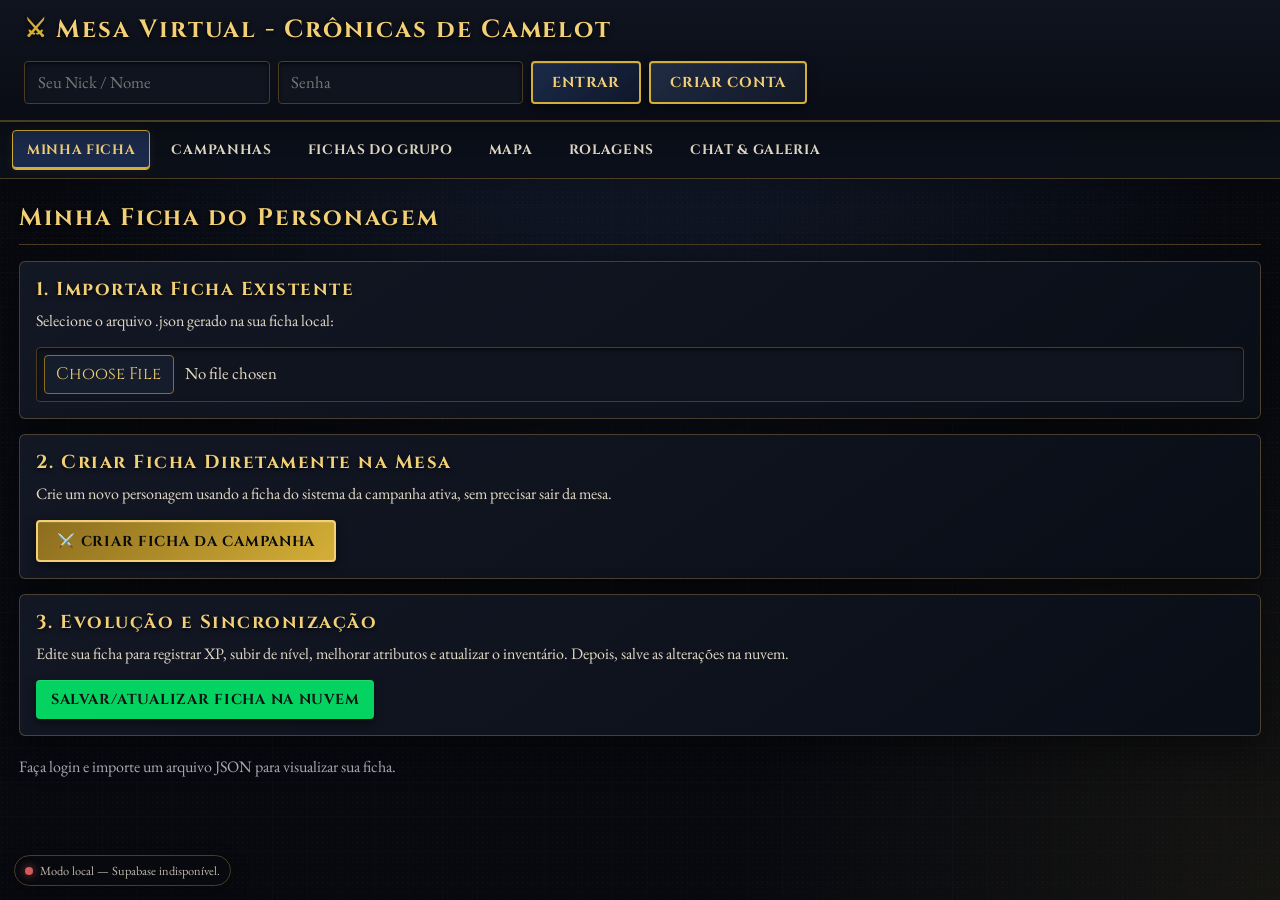
==== commit e76c0fec: "Add files via upload" ====
--- a/index.html
+++ b/index.html
@@ -100,8 +100,14 @@
         </div>
       </div>
 
+      <div id="painel-pedidos-campanha" class="card-secao card-nova-campanha" style="display:none;">
+        <h3>👑 Pedidos de entrada</h3>
+        <p>Gerencie quem pediu acesso às suas campanhas.</p>
+        <div id="lista-pedidos-campanha" class="lista-campanhas"><div class="estado-galeria">Nenhum pedido pendente.</div></div>
+      </div>
+
       <div id="lista-campanhas" class="lista-campanhas">
-        <div class="estado-galeria">Faça login para carregar suas campanhas.</div>
+        <div class="estado-galeria">Faça login para carregar campanhas.</div>
       </div>
     </section>
 
@@ -113,7 +119,6 @@
           <p class="subtexto-galeria">Crie sistemas reutilizáveis. O sistema define a estrutura da ficha; a campanha guarda os personagens.</p>
         </div>
         <button id="btn-novo-sistema" class="btn-nova-campanha" style="display:none;" onclick="abrirNovoSistema()">＋ Novo Sistema</button>
-        <button id="btn-instalar-world-trigger" class="btn-nova-campanha" style="display:none; margin-left:8px;" onclick="instalarSistemaWorldTrigger()">🌐 Adicionar World Trigger RPG</button>
       </div>
       <div id="painel-novo-sistema" class="card-secao card-nova-campanha" style="display:none;">
         <h3 id="titulo-editor-sistema">👑 Criar novo sistema</h3>
@@ -243,13 +248,13 @@
       <div style="background: #202024; padding: 15px; border-radius: 6px; margin-bottom: 15px;">
         <h3>Rolagem Rápida</h3>
         <div style="display: flex; gap: 10px; flex-wrap: wrap; margin-top: 10px;">
-          <button onclick="rolarDado(4)">d4</button>
-          <button onclick="rolarDado(6)">d6</button>
-          <button onclick="rolarDado(8)">d8</button>
-          <button onclick="rolarDado(10)">d10</button>
-          <button onclick="rolarDado(12)">d12</button>
-          <button onclick="rolarDado(20)">d20</button>
-          <button onclick="rolarDado(100)">d100</button>
+          <button type="button" class="btn-dado" data-lados="4">d4</button>
+          <button type="button" class="btn-dado" data-lados="6">d6</button>
+          <button type="button" class="btn-dado" data-lados="8">d8</button>
+          <button type="button" class="btn-dado" data-lados="10">d10</button>
+          <button type="button" class="btn-dado" data-lados="12">d12</button>
+          <button type="button" class="btn-dado" data-lados="20">d20</button>
+          <button type="button" class="btn-dado" data-lados="100">d100</button>
         </div>
       </div>
       <div style="background: #202024; padding: 15px; border-radius: 6px; margin-bottom: 15px;">
--- a/style.css
+++ b/style.css
@@ -670,6 +670,11 @@
 /* ==========================================================
    CENTRAL DE AÇÕES RÁPIDAS — QoL
    ========================================================== */
+/* A Central de Ações Rápidas pertence à mesa, não à Central de Campanhas.
+   Mantê-la fora da tela evita que o botão flutuante cubra 'Entrar nesta campanha'
+   em telas pequenas. */
+.acoes-rapidas { display: none; }
+
 .acoes-rapidas {
   position: fixed;
   right: 24px;
@@ -1183,3 +1188,55 @@
 /* ETAPA 4 — construtor avançado */
 .builder-item-avancado{border:1px solid #4a3d24;border-radius:7px;background:rgba(8,10,15,.72);margin:8px 0;overflow:hidden}.builder-item-avancado summary{list-style:none;cursor:pointer;display:flex;justify-content:space-between;align-items:center;gap:10px;padding:10px 12px;color:#f3d075}.builder-item-avancado summary::-webkit-details-marker{display:none}.builder-item-avancado summary small{display:block;color:#9e947f;font-size:.78em;font-weight:400}.builder-item-avancado summary .builder-movimento{display:flex;gap:4px}.builder-item-corpo{padding:0 12px 12px;border-top:1px solid #3b3121}.builder-opcoes-avancadas{display:grid!important;grid-template-columns:repeat(3,minmax(0,1fr));gap:8px!important;margin-top:8px}.builder-opcoes-avancadas label{display:grid;gap:4px;font-size:.78rem;color:#cdbd9b}.builder-opcoes-avancadas input,.builder-opcoes-avancadas select{min-width:0}.builder-formula{grid-column:span 2}.builder-tema-grid{display:grid;grid-template-columns:repeat(3,1fr);gap:12px}.builder-tema-grid label{display:grid;gap:5px;color:#cdbd9b;font-size:.82rem}.builder-tema-grid input[type=color]{width:100%;height:42px;padding:3px;border:1px solid #4a3d24;border-radius:5px;background:#080a0f;cursor:pointer}.builder-preview .preview-ficha{background:var(--preview-bg,#151821)}
 @media(max-width:700px){.builder-opcoes-avancadas{grid-template-columns:1fr!important}.builder-formula{grid-column:auto}.builder-tema-grid{grid-template-columns:1fr}}
+
+/* =========================================================
+   WORLD TRIGGER — CAMPO TÁTICO
+   ========================================================= */
+.wt-mesa-painel{
+  margin:0 0 10px;
+  padding:10px;
+  border:1px solid #1e4f68;
+  border-radius:7px;
+  background:linear-gradient(135deg,rgba(7,20,30,.96),rgba(9,15,22,.98));
+  box-shadow:0 5px 18px rgba(0,0,0,.28);
+}
+.wt-mesa-cabecalho{display:flex;align-items:center;justify-content:space-between;gap:10px;margin-bottom:8px}
+.wt-mesa-cabecalho strong{font-family:'Cinzel',serif;color:#69d3ff}
+.wt-mesa-cabecalho small{display:block;color:#8aaaba;font-size:.75rem;margin-top:2px}
+#wt-radar-contador{font-size:.75rem;color:#bdeaff;border:1px solid #1e4f68;border-radius:999px;padding:4px 8px;white-space:nowrap}
+.wt-mesa-controles{display:flex;gap:7px;align-items:end;flex-wrap:wrap}
+.wt-mesa-controles label{display:grid;gap:3px;color:#9ec8dd;font-size:.78rem}
+.wt-mesa-controles input{width:100px;background:#08141e;color:#fff;border:1px solid #1e4f68;border-radius:4px;padding:6px;font:inherit}
+.wt-mesa-controles button{background:#0c2433;color:#bdeaff;border:1px solid #2d91bd;border-radius:5px;padding:7px 9px;cursor:pointer;font:inherit;font-size:.82rem}
+.wt-mesa-controles button:hover{border-color:#69d3ff}
+.wt-mesa-controles .wt-toggle.ativo{background:#123d51;border-color:#69d3ff;box-shadow:0 0 9px rgba(57,184,255,.16)}
+.wt-fov-controle{display:flex!important;align-items:center;gap:6px!important;white-space:nowrap;color:#bdeaff!important}
+.wt-fov-controle input[type="range"]{width:105px!important;padding:0!important;accent-color:#39b8ff}
+#wt-fov-label{min-width:28px;color:#69d3ff;font-weight:bold}
+.wt-fov-camada{z-index:2}
+.wt-fov-circulo{position:absolute;transform:translate(-50%,-50%);border:1px solid rgba(105,211,255,.65);border-radius:50%;box-shadow:0 0 0 9999px rgba(57,184,255,.025), inset 0 0 22px rgba(57,184,255,.08);background:radial-gradient(circle,rgba(57,184,255,.04),rgba(57,184,255,0) 68%);pointer-events:none}
+.wt-fov-mestre{position:absolute;top:8px;right:8px;padding:5px 8px;border:1px solid #1e4f68;border-radius:999px;background:rgba(7,16,24,.82);color:#69d3ff;font-size:.72rem}
+
+.wt-radar-lista{display:grid;grid-template-columns:repeat(2,minmax(0,1fr));gap:6px;margin-top:9px;max-height:170px;overflow:auto}
+.wt-radar-item{display:grid;gap:2px;padding:7px;border:1px solid #173c4f;border-radius:5px;background:#08141e;min-width:0}
+.wt-radar-item strong{font-size:.75rem;color:#69d3ff}
+.wt-radar-item span{font-size:.82rem;color:#e2d9c5;white-space:nowrap;overflow:hidden;text-overflow:ellipsis}
+.wt-radar-item small{font-size:.72rem;color:#8aaaba;white-space:nowrap;overflow:hidden;text-overflow:ellipsis}
+.wt-radar-vazio{grid-column:1/-1;text-align:center;color:#718a98;font-size:.78rem;padding:7px}
+@media(max-width:700px){
+  .wt-mesa-cabecalho{align-items:flex-start}
+  .wt-mesa-controles label{flex:1;min-width:105px}
+  .wt-mesa-controles input{width:100%}
+  .wt-radar-lista{grid-template-columns:1fr}
+}
+
+/* Ações destrutivas exclusivas do Mestre */
+.btn-excluir-galeria { border-color:#8f4747 !important; color:#ffc5c5 !important; background:#261414 !important; }
+.btn-excluir-galeria:hover { border-color:#c96a6a !important; color:#ffe1e1 !important; }
+
+/* World Trigger — loadout e opções do mapa */
+.wt-triggers-mapa{margin:10px 0;padding:10px;border:1px solid #1e4f68;border-radius:6px;background:#071018}.wt-triggers-mapa>strong{display:block;color:#69d3ff;margin-bottom:7px}.wt-triggers-mapa-lista{display:flex;flex-wrap:wrap;gap:7px}.wt-trigger-btn{background:#0c2433;color:#d7f3ff;border:1px solid #2d91bd;border-radius:5px;padding:7px 9px;cursor:pointer;font:inherit}.wt-trigger-btn:hover,.wt-trigger-btn.ativo{border-color:#69d3ff;box-shadow:0 0 8px rgba(57,184,255,.14)}.wt-trigger-btn small{display:block;color:#8aaaba;font-size:.72rem}.wt-sem-triggers{padding:9px;border:1px dashed #765b2b;border-radius:5px;color:#ffca70;background:#15110a}.wt-slot-group{max-height:360px;overflow:auto}
+
+
+/* Proteção de interação dos dados no mobile. */
+.btn-dado { position: relative; z-index: 1; pointer-events: auto !important; touch-action: manipulation !important; }
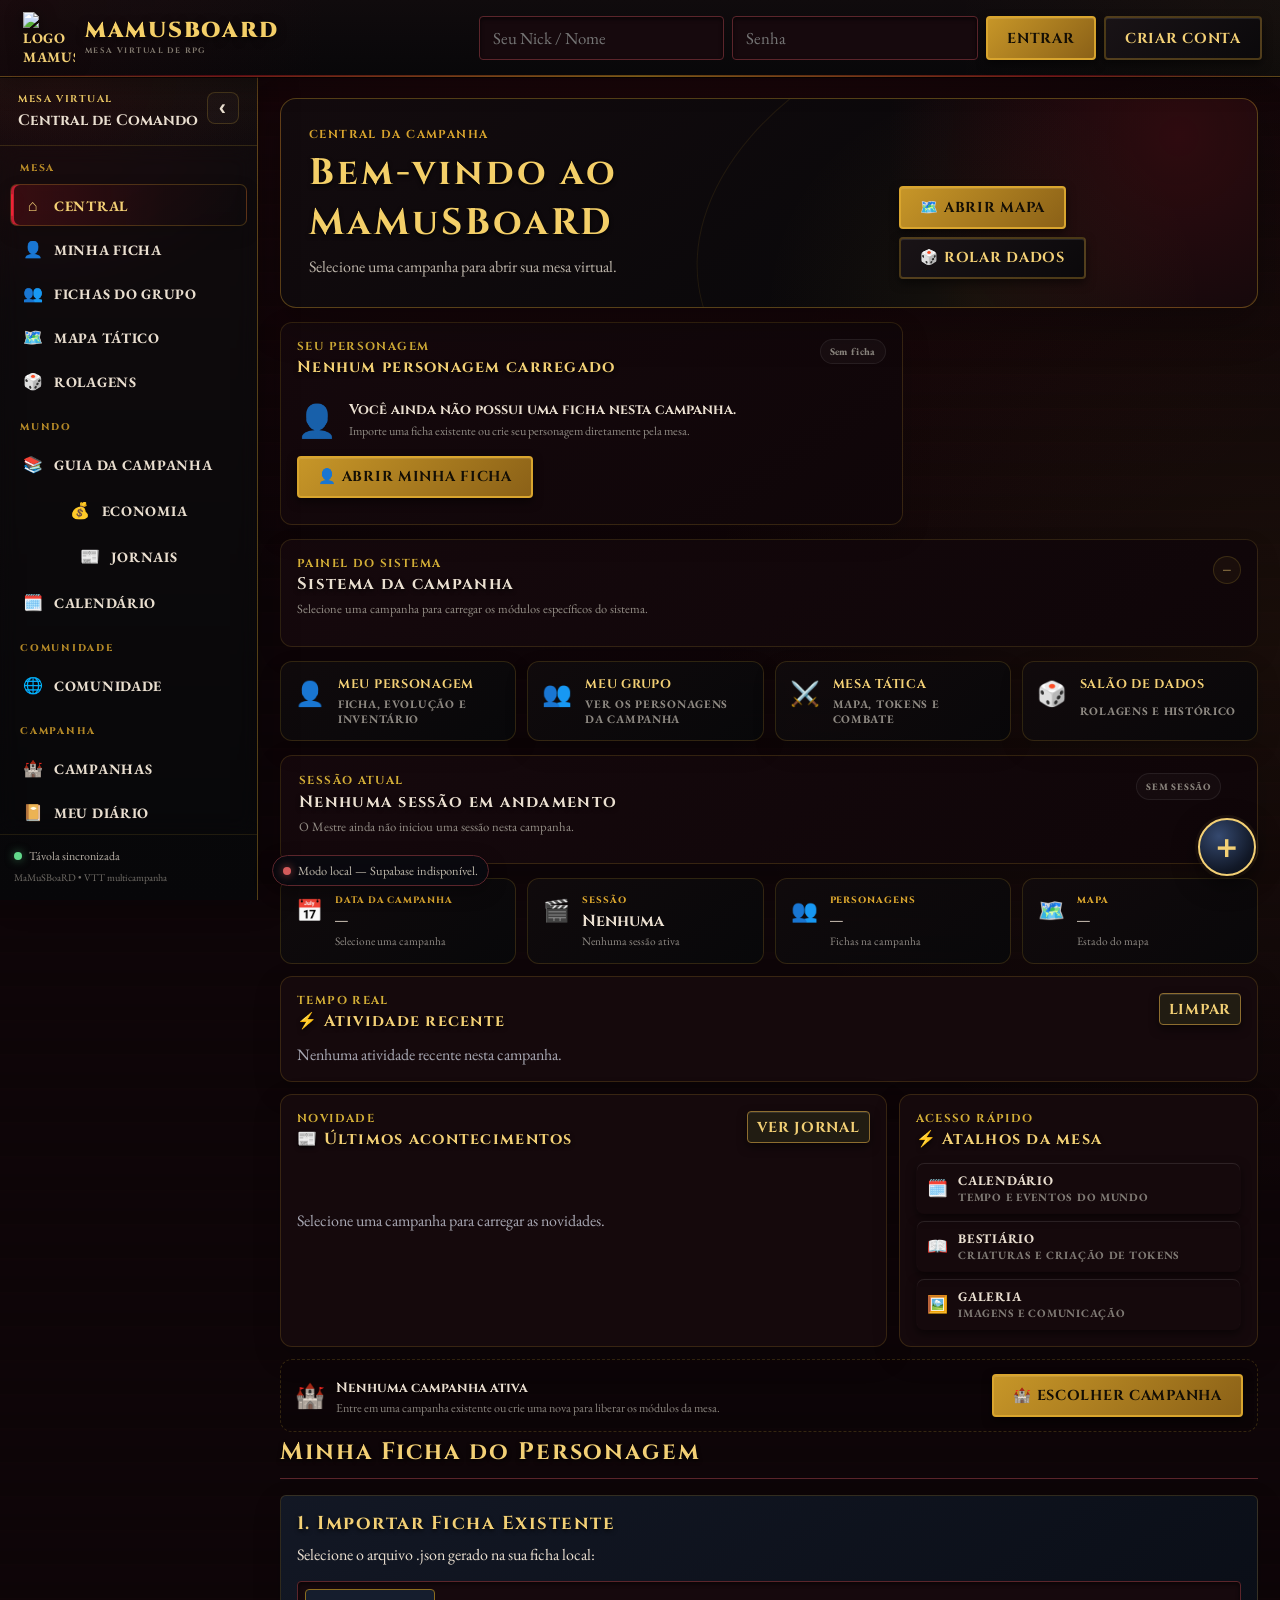
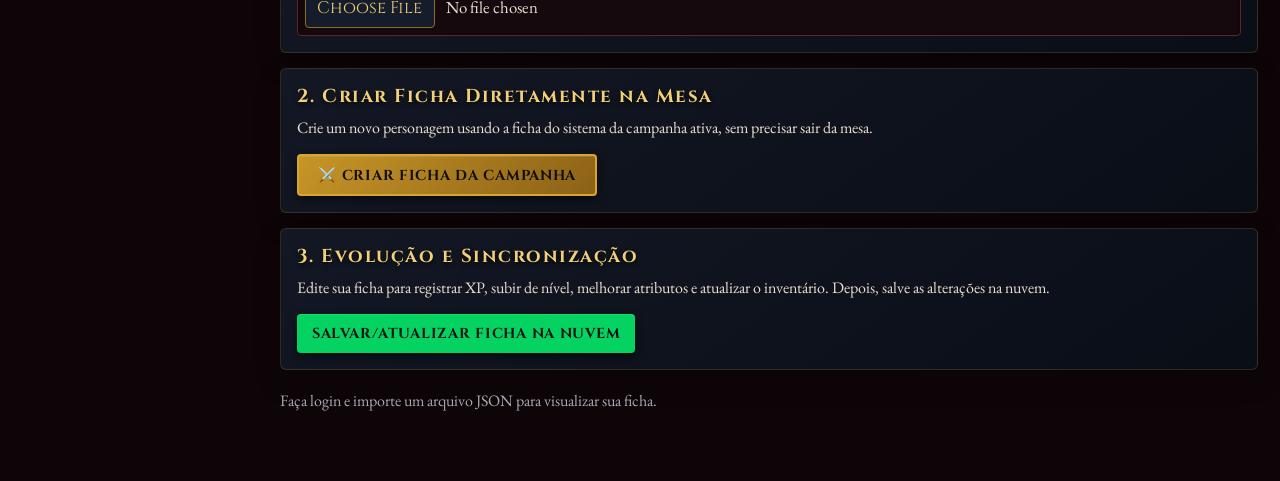
==== commit 77d8e437: "pela amor de deus" ====
--- a/index.html
+++ b/index.html
@@ -3,20 +3,46 @@
 <head>
   <meta charset="UTF-8">
   <meta name="viewport" content="width=device-width, initial-scale=1.0, viewport-fit=cover">
-  <meta name="theme-color" content="#0b0d12">
+  <meta name="theme-color" content="#12070a" id="meta-theme-color">
   <meta name="color-scheme" content="dark">
-  <title>Mesa Virtual - Crônicas de Camelot</title>
+  <meta name="mobile-web-app-capable" content="yes">
+  <meta name="apple-mobile-web-app-capable" content="yes">
+  <meta name="apple-mobile-web-app-status-bar-style" content="black-translucent">
+  <meta name="apple-mobile-web-app-title" content="MaMuSBoaRD">
+  <link rel="manifest" href="manifest.json">
+  <title>MaMuSBoaRD</title>
   <link rel="preconnect" href="https://fonts.googleapis.com">
   <link rel="preconnect" href="https://fonts.gstatic.com" crossorigin>
   <link href="https://fonts.googleapis.com/css2?family=Cinzel:wght@600;700;900&family=EB+Garamond:ital,wght@0,400;0,600;1,400&display=swap" rel="stylesheet">
-  <link rel="stylesheet" href="style.css">
+  <link rel="stylesheet" href="style.css?v=fase2-frontend-v3">
+  <link rel="icon" type="image/png" sizes="64x64" href="assets/favicon-64.png">
   <script src="https://cdn.jsdelivr.net/npm/@supabase/supabase-js@2"></script>
+  <script src="js/core/supabase.js?v=marco4-supabase-v1"></script>
+  <!-- MaMuS Core: estado e bootstrap de transição arquitetural -->
+  <script src="js/core/state.js?v=marco1-core-v1"></script>
+  <script src="js/core/bootstrap.js?v=marco1-core-v1"></script>
+  <script src="js/realtime.js?v=marco12-realtime-v3"></script>
+  <script src="js/auth/auth.js?v=marco4-auth-v1"></script>
+  <script src="js/campaigns/campaigns.js?v=marco4-campaigns-v1"></script>
+  <script src="js/social/social.js?v=marco11-social-v2"></script>
+  <script src="js/systems/systems.js?v=marco5-systems-v1"></script>
 </head>
 <body>
-  <!-- Container da interface superior para permitir occultação/expansão -->
+  <!-- Cabeçalho global da aplicação -->
   <div id="topo-geral">
     <header class="topo-mesa">
-      <h1>Mesa Virtual - Crônicas de Camelot</h1>
+      <div class="topo-marca">
+        <button type="button" id="btn-menu-mobile" class="btn-menu-mobile" aria-label="Abrir menu de navegação" aria-expanded="false" aria-controls="sidebar-navegacao" onclick="alternarMenuNavegacao(event)">☰</button>
+        <button type="button" class="logo-mamusboard" onclick="mudarAba('inicio')" aria-label="Ir para a Central da Campanha">
+          <span class="logo-marca-imagem" aria-label="Logo MaMuS">
+            <img class="logo-layer logo-layer-original" src="assets/mamus-logo.png" alt="Logo MaMuS">
+            <span class="logo-layer logo-layer-base" aria-hidden="true"></span>
+            <span class="logo-layer logo-layer-red" aria-hidden="true"></span>
+            <span class="logo-layer logo-layer-gold" aria-hidden="true"></span>
+          </span>
+          <span class="logo-wordmark"><span class="logo-texto">MaMuSBoaRD</span><small>MESA VIRTUAL DE RPG</small></span>
+        </button>
+      </div>
       <div class="auth-container" aria-label="Autenticação">
         <div id="form-login" class="form-login">
           <input type="text" id="auth-nick" placeholder="Seu Nick / Nome">
@@ -25,31 +51,191 @@
           <button onclick="fazerCadastro()" class="btn-secundario">Criar Conta</button>
         </div>
         <div id="status-usuario" style="display: none; align-items: center; gap: 10px;">
-          <span style="color: #04d361;">Logado como: <strong id="user-nick-display"></strong></span>
-          <span id="badge-mestre" style="display: none; background: #c5a059; color: #121214; padding: 2px 6px; border-radius: 4px; font-size: 0.75rem; font-weight: bold;">MESTRE</span>
+          <span class="status-usuario-texto">🟢 <strong id="user-nick-display"></strong></span><span id="badge-master-global" class="badge-master-global" style="display:none;">👑 MASTER</span>
           <button onclick="fazerLogout()" class="btn-perigo btn-sair">Sair</button>
         </div>
       </div>
     </header>
-
-    <nav class="abas-navegacao">
-      <button class="ativo" onclick="mudarAba('ficha', event)">Minha Ficha</button>
-      <button onclick="mudarAba('campanhas', event)">Campanhas</button>
-      <button id="btn-aba-sistemas" onclick="mudarAba('sistemas', event)" style="display:none;">Sistemas RPG</button>
-      <button onclick="mudarAba('grupo', event)">Fichas do Grupo</button>
-      <button onclick="mudarAba('mapa', event)">Mapa</button>
-      <button onclick="mudarAba('rolagens', event)">Rolagens</button>
-      <button onclick="mudarAba('galeria', event)">Chat & Galeria</button>
-    </nav>
-
-    <div id="contexto-campanha" class="contexto-campanha" style="display:none;">
-      <span class="contexto-campanha-rotulo">🏰 Campanha ativa</span>
-      <strong id="campanha-ativa-nome">Carregando...</strong>
-      <span class="contexto-campanha-sistema" id="campanha-ativa-sistema">Sistema: —</span>
-    </div>
   </div>
 
-  <!-- Central de Ações Rápidas -->
+  <div id="overlay-menu-navegacao" class="overlay-menu-navegacao" aria-hidden="true" onclick="fecharMenuNavegacao()"></div>
+
+  <div id="app-shell">
+    <aside id="sidebar-navegacao" class="sidebar-navegacao" aria-label="Navegação principal">
+      <div class="sidebar-cabecalho">
+        <div class="sidebar-cabecalho-linha">
+          <div class="sidebar-cabecalho-marca">
+            <span class="sidebar-overline">MESA VIRTUAL</span>
+            <strong>Central de Comando</strong>
+          </div>
+          <button type="button" id="btn-recolher-sidebar" class="btn-recolher-sidebar" aria-label="Recolher menu lateral" aria-expanded="true" title="Recolher menu lateral" onclick="alternarSidebarNavegacao(event)">‹</button>
+        </div>
+      </div>
+      <nav class="abas-navegacao" aria-label="Módulos da mesa">
+        <div class="nav-grupo" data-nav-group="mesa">
+          <div class="nav-grupo-titulo">MESA</div>
+          <button class="ativo nav-principal" data-nav-group-item="mesa" onclick="mudarAba('inicio', event)"><span>⌂</span><span>Central</span></button>
+          <button data-nav-group-item="mesa" onclick="mudarAba('ficha', event)"><span>👤</span><span>Minha Ficha</span></button>
+          <button data-nav-group-item="mesa" onclick="mudarAba('grupo', event)"><span>👥</span><span>Fichas do Grupo</span></button>
+          <button data-nav-group-item="mesa" onclick="mudarAba('mapa', event)"><span>🗺️</span><span>Mapa Tático</span></button>
+          <button data-nav-group-item="mesa" onclick="mudarAba('rolagens', event)"><span>🎲</span><span>Rolagens</span></button>
+        </div>
+
+        <div class="nav-grupo" data-nav-group="mundo">
+          <div class="nav-grupo-titulo">MUNDO</div>
+          <button id="btn-aba-bestiario" data-nav-group-item="mundo" onclick="mudarAba('bestiario', event)" style="display:none;"><span>📖</span><span>Bestiário</span></button>
+          <button id="btn-aba-guias" class="aba-mundo" data-nav-group-item="mundo" onclick="mudarAba('guias', event)" aria-hidden="true"><span>📚</span><span>Guia da Campanha</span></button>
+          <button id="btn-aba-noctavell" class="aba-mundo" data-nav-group-item="mundo" onclick="mudarAba('noctavell', event)" style="display:none;"><span>🕯️</span><span>Véu</span></button>
+          <button id="btn-aba-economia" class="aba-mundo" data-nav-group-item="mundo" onclick="mudarAba('economia', event)" aria-label="Economia do Mundo"><span>💰</span><span>Economia</span></button>
+          <button id="btn-aba-jornais" class="aba-mundo" data-nav-group-item="mundo" onclick="mudarAba('jornais', event)" aria-label="Jornais do Mundo"><span>📰</span><span>Jornais</span></button>
+          <button id="btn-aba-calendario" class="aba-mundo" data-nav-group-item="mundo" onclick="mudarAba('calendario', event)" aria-label="Calendário das Brasas"><span>🗓️</span><span>Calendário</span></button>
+        </div>
+
+        <div class="nav-grupo" data-nav-group="comunidade">
+          <div class="nav-grupo-titulo">COMUNIDADE</div>
+          <button data-nav-group-item="comunidade" onclick="mudarAba('comunidade', event)"><span>🌐</span><span>Comunidade</span></button>
+        </div>
+
+        <div class="nav-grupo" data-nav-group="campanha">
+          <div class="nav-grupo-titulo">CAMPANHA</div>
+          <button data-nav-group-item="campanha" onclick="mudarAba('campanhas', event)"><span>🏰</span><span>Campanhas</span></button>
+          <button id="btn-aba-sessoes" data-nav-group-item="campanha" onclick="mudarAba('sessoes', event)" style="display:none;"><span>🎬</span><span>Sessões</span></button>
+          <button id="btn-aba-diario" data-nav-group-item="campanha" onclick="mudarAba('diario', event)"><span>📔</span><span>Meu Diário</span></button>
+          <button data-nav-group-item="campanha" onclick="mudarAba('galeria', event)"><span>💬</span><span>Chat & Galeria</span></button>
+        </div>
+
+        <div class="nav-grupo" data-nav-group="mestre">
+          <div class="nav-grupo-titulo">MESTRE</div>
+          <button id="btn-aba-sistemas" data-nav-group-item="mestre" onclick="mudarAba('sistemas', event)"><span>⚙️</span><span>Sistemas RPG</span></button>
+        </div>
+      </nav>
+      <div class="sidebar-rodape">
+        <div class="sidebar-status"><span class="sidebar-status-dot"></span><span>Távola sincronizada</span></div>
+        <small>MaMuSBoaRD • VTT multicampanha</small>
+      </div>
+    </aside>
+
+    <div id="conteudo-aplicacao">
+      <div id="contexto-campanha" class="contexto-campanha" style="display:none;">
+        <div class="contexto-campanha-identidade">
+          <span class="contexto-campanha-rotulo">CAMPANHA ATIVA</span>
+          <strong id="campanha-ativa-nome">Nenhuma campanha</strong>
+        </div>
+        <span class="contexto-campanha-sistema" id="campanha-ativa-sistema">Sistema: —</span>
+        <span class="contexto-campanha-sistema" id="campanha-ativa-papel">Papel: —</span>
+        <button type="button" class="btn-contexto-trocar" onclick="mudarAba('campanhas')">Trocar campanha</button>
+      </div>
+
+      <main>
+        <section id="aba-inicio" class="painel ativo painel-central">
+          <div class="central-hero">
+            <div class="central-hero-texto">
+              <span class="eyebrow-galeria">CENTRAL DA CAMPANHA</span>
+              <h2 id="central-titulo">Bem-vindo ao MaMuSBoaRD</h2>
+              <p id="central-subtitulo">Selecione uma campanha para abrir sua mesa virtual.</p>
+            </div>
+            <div class="central-hero-acoes">
+              <button type="button" id="central-btn-mapa" class="btn-ficha-principal" onclick="mudarAba('mapa')">🗺️ Abrir Mapa</button>
+              <button type="button" id="central-btn-rolagem" class="btn-secundario" onclick="mudarAba('rolagens')">🎲 Rolar Dados</button>
+            </div>
+          </div>
+
+          <div class="central-dashboard-principal">
+            <section class="central-personagem-card" id="central-personagem-card">
+              <div class="central-card-titulo">
+                <div><span class="eyebrow-galeria">SEU PERSONAGEM</span><h3 id="central-personagem-titulo">Nenhum personagem carregado</h3></div>
+                <span id="central-ficha-status" class="central-save-status central-save-status-vazio">Sem ficha</span>
+              </div>
+              <div id="central-personagem-conteudo" class="central-personagem-conteudo">
+                <div class="central-personagem-vazio">
+                  <span>👤</span>
+                  <div><strong>Você ainda não possui uma ficha nesta campanha.</strong><p>Importe uma ficha existente ou crie seu personagem diretamente pela mesa.</p></div>
+                </div>
+                <div class="central-personagem-acoes">
+                  <button type="button" class="btn-ficha-principal" onclick="mudarAba('ficha')">👤 Abrir Minha Ficha</button>
+                </div>
+              </div>
+            </section>
+
+            <section class="central-mestre-card" id="central-mestre-card" style="display:none;">
+              <div class="central-card-titulo">
+                <div><span class="eyebrow-galeria">MESTRE</span><h3>👑 Painel da Mesa</h3></div>
+              </div>
+              <div class="central-mestre-resumo" id="central-mestre-resumo">
+                <div><strong id="central-mestre-jogadores">—</strong><small>Personagens</small></div>
+                <div><strong id="central-mestre-sessao">—</strong><small>Sessão atual</small></div>
+                <div><strong id="central-mestre-mapa">—</strong><small>Mapa</small></div>
+              </div>
+              <div class="central-mestre-acoes">
+                <button type="button" onclick="mudarAba('sessoes')">🎬 Sessões</button>
+                <button type="button" onclick="mudarAba('mapa')">🗺️ Mapa</button>
+                <button type="button" onclick="mudarAba('grupo')">👥 Grupo</button>
+              </div>
+            </section>
+          </div>
+
+          <section class="central-sistema-card" id="central-sistema-card">
+            <div class="central-card-titulo central-sistema-titulo">
+              <div><span class="eyebrow-galeria">PAINEL DO SISTEMA</span><h3 id="central-sistema-titulo">Sistema da campanha</h3></div>
+              <span id="central-sistema-badge" class="central-system-badge">—</span>
+            </div>
+            <p id="central-sistema-descricao" class="central-sistema-descricao">Selecione uma campanha para carregar os módulos específicos do sistema.</p>
+            <div id="central-sistema-widgets" class="central-sistema-widgets"></div>
+          </section>
+
+          <div class="central-acoes-rapidas">
+            <button type="button" onclick="mudarAba('ficha')"><span>👤</span><strong>Meu personagem</strong><small>Ficha, evolução e inventário</small></button>
+            <button type="button" onclick="mudarAba('grupo')"><span>👥</span><strong>Meu grupo</strong><small>Ver os personagens da campanha</small></button>
+            <button type="button" onclick="mudarAba('mapa')"><span>⚔️</span><strong>Mesa tática</strong><small>Mapa, tokens e combate</small></button>
+            <button type="button" onclick="mudarAba('rolagens')"><span>🎲</span><strong>Salão de dados</strong><small>Rolagens e histórico</small></button>
+          </div>
+
+          <section class="central-sessao-card" id="central-sessao-card">
+            <div class="central-sessao-principal">
+              <div class="central-card-titulo central-sessao-titulo">
+                <div><span class="eyebrow-galeria">SESSÃO ATUAL</span><h3 id="central-sessao-titulo">Nenhuma sessão em andamento</h3></div>
+                <span id="central-sessao-status" class="central-session-badge central-session-badge-vazia">SEM SESSÃO</span>
+              </div>
+              <p id="central-sessao-descricao" class="central-sessao-descricao">O Mestre ainda não iniciou uma sessão nesta campanha.</p>
+              <div class="central-sessao-meta" id="central-sessao-meta"></div>
+            </div>
+            <div class="central-sessao-acoes" id="central-sessao-acoes"></div>
+          </section>
+
+          <div class="central-kpis">
+            <article class="central-kpi"><span>📅</span><div><small>DATA DA CAMPANHA</small><strong id="central-kpi-data">—</strong><em id="central-kpi-data-detalhe">Selecione uma campanha</em></div></article>
+            <article class="central-kpi"><span>🎬</span><div><small>SESSÃO</small><strong id="central-kpi-sessao">Nenhuma</strong><em id="central-kpi-sessao-detalhe">Nenhuma sessão ativa</em></div></article>
+            <article class="central-kpi"><span>👥</span><div><small>PERSONAGENS</small><strong id="central-kpi-grupo">—</strong><em>Fichas na campanha</em></div></article>
+            <article class="central-kpi"><span>🗺️</span><div><small>MAPA</small><strong id="central-kpi-mapa">—</strong><em id="central-kpi-mapa-detalhe">Estado do mapa</em></div></article>
+          </div>
+
+          <section class="central-painel-card central-atividade-card">
+            <div class="central-card-titulo"><div><span class="eyebrow-galeria">TEMPO REAL</span><h3>⚡ Atividade recente</h3></div><button type="button" class="btn-pequeno" onclick="limparAtividadeCentral()">Limpar</button></div>
+            <div id="central-atividade" class="central-atividade-lista"><p class="texto-vazio">Nenhuma atividade recente nesta campanha.</p></div>
+          </section>
+
+          <div class="central-grid-inferior">
+            <section class="central-painel-card">
+              <div class="central-card-titulo"><div><span class="eyebrow-galeria">NOVIDADE</span><h3>📰 Últimos acontecimentos</h3></div><button type="button" class="btn-pequeno" onclick="mudarAba('jornais')">Ver jornal</button></div>
+              <div id="central-ultima-noticia" class="central-noticia"><p class="texto-vazio">Selecione uma campanha para carregar as novidades.</p></div>
+            </section>
+            <section class="central-painel-card">
+              <div class="central-card-titulo"><div><span class="eyebrow-galeria">ACESSO RÁPIDO</span><h3>⚡ Atalhos da mesa</h3></div></div>
+              <div class="central-lista-atalhos">
+                <button type="button" onclick="mudarAba('calendario')"><span>🗓️</span><div><strong>Calendário</strong><small>Tempo e eventos do mundo</small></div></button>
+                <button type="button" onclick="mudarAba('bestiario')"><span>📖</span><div><strong>Bestiário</strong><small>Criaturas e criação de tokens</small></div></button>
+                <button type="button" onclick="mudarAba('galeria')"><span>🖼️</span><div><strong>Galeria</strong><small>Imagens e comunicação</small></div></button>
+              </div>
+            </section>
+          </div>
+
+          <div id="central-sem-campanha" class="central-sem-campanha">
+            <div><span>🏰</span><div><strong>Nenhuma campanha ativa</strong><p>Entre em uma campanha existente ou crie uma nova para liberar os módulos da mesa.</p></div></div>
+            <button type="button" class="btn-ficha-principal" onclick="mudarAba('campanhas')">🏰 Escolher campanha</button>
+          </div>
+        </section>
+
+
   <div id="acoes-rapidas" class="acoes-rapidas" aria-label="Ações rápidas">
     <button type="button" id="btn-acoes-rapidas" class="btn-acoes-rapidas" aria-expanded="false" aria-controls="menu-acoes-rapidas" aria-label="Abrir ações rápidas" onclick="alternarAcoesRapidas(event)">
       <span class="acoes-rapidas-icone">＋</span>
@@ -77,7 +263,79 @@
     </div>
   </div>
 
-  <main>
+    <section id="aba-guias" class="painel">
+      <div class="cabecalho-campanhas">
+        <div>
+          <span class="eyebrow-galeria">📚 Biblioteca da Mesa</span>
+          <h2 style="margin:4px 0 0;">Guia da Campanha</h2>
+          <p id="guias-subtitulo" class="texto-vazio">Entre em uma campanha para carregar os materiais do sistema.</p>
+        </div>
+      </div>
+      <div id="guias-lista" class="guias-lista"><div class="estado-galeria">Nenhum guia carregado.</div></div>
+      <div id="guia-leitor" class="guia-leitor" style="display:none;">
+        <div class="guia-leitor-barra">
+          <button type="button" class="btn-secundario" onclick="fecharLeitorGuia()">← Voltar aos guias</button>
+          <strong id="guia-leitor-titulo">Guia</strong>
+          <a id="guia-abrir-original" class="btn-secundario guia-link-original" href="#" target="_blank" rel="noopener">Abrir</a>
+        </div>
+        <iframe id="guia-iframe" title="Leitor de guia do RPG" loading="lazy"></iframe>
+      </div>
+    </section>
+
+    <section id="aba-comunidade" class="painel painel-comunidade">
+      <div class="cabecalho-campanhas comunidade-cabecalho">
+        <div>
+          <span class="eyebrow-galeria">🌐 REDE RPG</span>
+          <h2>Comunidade MaMuS</h2>
+          <p class="subtexto-galeria">Encontre amigos, acompanhe suas mesas e descubra campanhas procurando jogadores.</p>
+        </div>
+      </div>
+
+      <div id="comunidade-login-aviso" class="card-secao comunidade-aviso" style="display:none;">
+        <h3>Entre na rede</h3><p>Faça login para encontrar jogadores, adicionar amigos e descobrir mesas abertas.</p>
+      </div>
+
+      <div id="comunidade-conteudo" class="comunidade-grid">
+        <section class="card-secao comunidade-card comunidade-perfil-card">
+          <div class="comunidade-card-titulo"><div><span class="eyebrow-galeria">SEU PERFIL</span><h3 id="social-perfil-nome">Carregando...</h3></div><span id="social-perfil-status" class="social-badge">ONLINE</span></div>
+          <p id="social-perfil-bio" class="social-bio">Configure seu perfil para aparecer na comunidade.</p>
+          <div class="social-form">
+            <label>Username<input id="social-username" maxlength="32" placeholder="seu_username"></label>
+            <label>Nome de exibição<input id="social-display-name" maxlength="80" placeholder="Como você quer ser chamado"></label>
+            <label>Bio<textarea id="social-bio-input" maxlength="240" rows="3" placeholder="Mestre de fantasia, jogador casual, procurando grupo...\"></textarea></label>
+            <button type="button" class="btn-ficha-principal" onclick="salvarPerfilSocial()">Salvar perfil</button>
+          </div>
+        </section>
+
+        <section class="card-secao comunidade-card">
+          <div class="comunidade-card-titulo"><div><span class="eyebrow-galeria">AMIGOS</span><h3>Minha rede</h3></div><span id="social-amigos-count" class="social-badge">0</span></div>
+          <div class="social-search-row"><input id="social-busca-usuario" type="search" maxlength="60" placeholder="Buscar por username ou nome"><button type="button" class="btn-secundario" onclick="buscarUsuariosSocial()">Buscar</button></div>
+          <div id="social-resultados-busca" class="social-lista"><p class="texto-vazio">Procure jogadores para adicionar à sua rede.</p></div>
+          <div id="social-solicitacoes" class="social-sublista"></div>
+          <div id="social-amigos" class="social-lista"><p class="texto-vazio">Você ainda não adicionou amigos.</p></div>
+        </section>
+
+        <section class="card-secao comunidade-card comunidade-mesas-card">
+          <div class="comunidade-card-titulo"><div><span class="eyebrow-galeria">EXPLORAR</span><h3>Mesas procurando jogadores</h3></div><button type="button" class="btn-secundario" onclick="carregarDescobertaSocial()">Atualizar</button></div>
+          <div class="social-filtros"><input id="social-filtro-mesas" type="search" maxlength="80" placeholder="Buscar mesa ou sistema" oninput="filtrarMesasSocial()"><select id="social-filtro-vagas" onchange="filtrarMesasSocial()"><option value="todas">Todas as mesas</option><option value="vagas">Com vagas</option></select></div>
+          <div id="social-mesas-lista" class="social-mesas-lista"><p class="texto-vazio">Carregando mesas...</p></div>
+        </section>
+
+        <section class="card-secao comunidade-card comunidade-publicar-card">
+          <div class="comunidade-card-titulo"><div><span class="eyebrow-galeria">SUA MESA</span><h3>Encontrar jogadores</h3></div></div>
+          <p class="social-bio">Publique a campanha ativa na descoberta. Isso mostra apenas informações públicas da mesa; fichas, mapa e recursos continuam protegidos.</p>
+          <div id="social-campanha-atual" class="social-campanha-atual">Nenhuma campanha ativa.</div>
+          <div class="social-publicar-form">
+            <label class="social-toggle"><input id="social-campanha-publica" type="checkbox"><span>Mostrar esta campanha na comunidade</span></label>
+            <label class="social-toggle"><input id="social-procurando-jogadores" type="checkbox"><span>Estou procurando jogadores</span></label>
+            <label>Vagas disponíveis<input id="social-vagas" type="number" min="0" max="99" value="1"></label>
+            <label>Horário / disponibilidade<input id="social-horario" maxlength="160" placeholder="Ex.: sábados às 20h"></label>
+            <button type="button" class="btn-ficha-principal" onclick="salvarPublicacaoMesaSocial()">Atualizar publicação</button>
+          </div>
+        </section>
+      </div>
+    </section>
+
     <section id="aba-campanhas" class="painel">
       <div class="cabecalho-campanhas">
         <div>
@@ -89,14 +347,14 @@
       </div>
 
       <div id="painel-nova-campanha" class="card-secao card-nova-campanha" style="display:none;">
-        <h3>👑 Criar nova campanha</h3>
-        <p>Escolha um nome para a nova mesa. Ela será criada separada da campanha atual.</p>
+        <h3 id="titulo-form-campanha">👑 Criar nova campanha</h3>
+        <p id="texto-form-campanha">Escolha um nome para a nova mesa. Ela será criada separada da campanha atual.</p>
         <div class="form-nova-campanha">
           <input id="nova-campanha-nome" type="text" maxlength="80" placeholder="Ex.: A Queda de Avalon">
           <input id="nova-campanha-descricao" type="text" maxlength="180" placeholder="Descrição curta (opcional)">
           <label class="campo-formulario-campanha"><span>⚙️ Sistema RPG</span><select id="nova-campanha-sistema"><option value="">Carregando sistemas...</option></select></label>
-          <button onclick="criarNovaCampanha()" class="btn-ficha-principal">⚔️ Criar Campanha</button>
-          <button onclick="fecharNovaCampanha()" class="btn-secundario">Cancelar</button>
+          <button id="btn-salvar-campanha" type="button" onclick="criarNovaCampanha()" class="btn-ficha-principal">⚔️ Criar Campanha</button>
+          <button type="button" onclick="fecharNovaCampanha()" class="btn-secundario">Cancelar</button>
         </div>
       </div>
 
@@ -106,6 +364,7 @@
         <div id="lista-pedidos-campanha" class="lista-campanhas"><div class="estado-galeria">Nenhum pedido pendente.</div></div>
       </div>
 
+      <div id="aviso-campanha-encerrada" class="aviso-campanha-encerrada" style="display:none;"></div>
       <div id="lista-campanhas" class="lista-campanhas">
         <div class="estado-galeria">Faça login para carregar campanhas.</div>
       </div>
@@ -189,6 +448,22 @@
       <div id="lista-sistemas" class="lista-campanhas"><div class="estado-galeria">Faça login para carregar os sistemas.</div></div>
     </section>
 
+    <section id="aba-noctavell" class="painel">
+      <div class="cabecalho-campanhas">
+        <div>
+          <span class="eyebrow-galeria">🕯️ NOCTAVELL</span>
+          <h2>Central do Véu</h2>
+          <p class="subtexto-galeria">Quadro de trabalhos, batidas narrativas e ferramentas do submundo.</p>
+        </div>
+      </div>
+      <div class="grid-campanhas">
+        <div class="card-secao"><h3>🎲 Dado do Véu</h3><p>1d6 simbólico: Equilíbrio · Ruptura · Silêncio · Eco · Verdade · Olho do Véu.</p><button type="button" class="btn-ficha-principal" onclick="rolarDadoNoctavell()">Rolar 1d6</button><div id="noctavell-resultado-dado" style="margin-top:10px;font-size:1.1rem;"></div></div>
+        <div class="card-secao"><h3>🕯️ Batidas da Cena</h3><div class="toolbar-noctavell"><button type="button" class="btn-secundario" onclick="batidaNoctavell('Preparação')">Preparação</button><button type="button" class="btn-secundario" onclick="batidaNoctavell('Confronto')">Confronto</button><button type="button" class="btn-secundario" onclick="batidaNoctavell('Clímax')">Clímax</button><button type="button" class="btn-secundario" onclick="batidaNoctavell('Desfecho')">Desfecho</button></div><p class="texto-vazio">Preparação → Confronto → Clímax → Desfecho. Detalhes sensoriais podem render Ponto de Imersão.</p></div>
+        <div class="card-secao"><h3>📜 Quadro de Trabalhos</h3><div id="noctavell-trabalhos-lista"><p class="texto-vazio">Carregando trabalhos...</p></div><button type="button" class="btn-secundario" onclick="novoTrabalhoNoctavell()">＋ Novo trabalho</button></div>
+        <div class="card-secao"><h3>⚖️ Consequências de Contratos</h3><p><b>Leve:</b> Marca do Véu / perda de influência.</p><p><b>Média:</b> maldição menor / dívida com Arcântria.</p><p><b>Grave:</b> caçado pela Corte de Cera ou entidade.</p><p><b>Total:</b> perda do Nome Verdadeiro ou alma selada.</p></div>
+      </div>
+    </section>
+
     <section id="aba-ficha" class="painel ativo">
       <h2>Minha Ficha do Personagem</h2>
       <div class="card-secao">
@@ -216,6 +491,118 @@
       <button onclick="carregarFichasDoGrupo()" style="background: #8257e5; color: #fff; border: none; padding: 8px 12px; border-radius: 4px; cursor: pointer; margin-bottom: 15px;">Atualizar Lista do Grupo</button>
       <div id="lista-fichas-grupo">
         <p style="color: #a8a8b3;">Carregando fichas...</p>
+      </div>
+    </section>
+
+    <section id="aba-bestiario" class="painel">
+      <div class="cabecalho-campanhas">
+        <div>
+          <span id="bestiario-eyebrow" class="eyebrow-galeria">📖 Bestiário</span>
+          <h2 id="bestiario-titulo-aba">📖 Bestiário</h2>
+          <p id="bestiario-subtexto-aba" class="subtexto-galeria">Consulte criaturas do sistema ativo, filtre por reino/nível e coloque monstros diretamente no mapa.</p>
+        </div>
+      </div>
+      <div class="bestiario-filtros card-secao">
+        <input id="bestiario-busca" type="search" placeholder="🔎 Buscar criatura..." autocomplete="off">
+        <select id="bestiario-reino"><option value="">🌍 Todos os reinos</option></select>
+        <select id="bestiario-nivel"><option value="">⭐ Todos os níveis</option></select>
+        <select id="bestiario-papel"><option value="">🎭 Todos os papéis</option></select>
+      </div>
+      <div id="bestiario-status" class="estado-galeria">Carregando bestiário...</div>
+      <div id="bestiario-lista" class="bestiario-grid"></div>
+      <div id="bestiario-detalhe" class="modal-ficha-grupo" style="display:none;">
+        <div class="modal-ficha-conteudo bestiario-modal-conteudo">
+          <div class="modal-ficha-cabecalho"><h2 id="bestiario-detalhe-titulo">Criatura</h2><button type="button" class="btn-fechar-modal" onclick="fecharDetalheBestiario()">×</button></div>
+          <div id="bestiario-detalhe-corpo" class="modal-ficha-grupo-body"></div>
+        </div>
+      </div>
+    </section>
+
+
+    <section id="aba-economia" class="painel">
+      <div class="cabecalho-campanhas">
+        <div>
+          <span class="eyebrow-galeria">💰 Mercado Vivo</span>
+          <h2>Economia do Mundo</h2>
+          <p class="subtexto-galeria">Os preços, a oferta e a demanda pertencem à campanha. O Mestre pode transformar acontecimentos em mudanças econômicas reais.</p>
+        </div>
+        <div class="economia-acoes-mestre" id="economia-acoes-mestre" style="display:none;">
+          <button class="btn-nova-campanha" type="button" onclick="abrirEditorMercado()">＋ Mercado</button>
+          <button class="btn-nova-campanha" type="button" onclick="abrirEditorMercadoria()">＋ Mercadoria</button>
+          <button class="btn-nova-campanha" type="button" onclick="abrirEditorEventoEconomico()">＋ Evento</button>
+        </div>
+      </div>
+
+      <div id="economia-sem-campanha" class="estado-galeria">Selecione uma campanha para carregar a economia.</div>
+      <div id="economia-painel-mestre" class="card-secao economia-mestre" style="display:none;">
+        <div class="economia-mestre-cabecalho"><div><h3>👑 Painel do Mestre</h3><p>Altere mercados, mercadorias e choques econômicos sem misturar dados de outras campanhas.</p></div><button type="button" class="btn-secundario" onclick="recarregarEconomiaAtual()">↻ Atualizar</button></div>
+        <div id="economia-formulario" class="economia-formulario" style="display:none;"></div>
+      </div>
+      <div id="economia-resumo" class="economia-grid"></div>
+      <div class="economia-secao"><div class="economia-secao-titulo"><h3>🪙 Moedas do mundo</h3><span>Valores-base do Éter & Brasas</span></div><div id="lista-moedas-economia" class="economia-grid"></div></div>
+      <div class="economia-secao">
+        <div class="economia-secao-titulo"><h3>🏪 Mercados</h3><span id="economia-contagem-mercados"></span></div>
+        <div id="lista-mercados-economia" class="economia-grid"></div>
+      </div>
+      <div class="economia-secao">
+        <div class="economia-secao-titulo"><h3>📦 Mercadorias</h3><span id="economia-contagem-itens"></span></div>
+        <div id="lista-itens-economia" class="economia-grid"></div>
+      </div>
+      <div class="economia-secao">
+        <div class="economia-secao-titulo"><h3>🌪️ Eventos econômicos</h3><span>Histórico da campanha</span></div>
+        <div id="lista-eventos-economia" class="lista-campanhas"></div>
+      </div>
+    </section>
+
+    <section id="aba-jornais" class="painel">
+      <div class="cabecalho-campanhas">
+        <div>
+          <span class="eyebrow-galeria">📰 Notícias do mundo</span>
+          <h2>Jornais</h2>
+          <p class="subtexto-galeria">O Mestre registra acontecimentos, rumores, guerras, crises e descobertas. Os jogadores acompanham apenas as notícias publicadas para a campanha.</p>
+        </div>
+        <button id="btn-novo-jornal" class="btn-nova-campanha" type="button" style="display:none;" onclick="abrirEditorJornal()">＋ Nova notícia</button>
+      </div>
+      <div id="jornais-sem-campanha" class="estado-galeria">Selecione uma campanha para ler o jornal.</div>
+      <div id="painel-editor-jornal" class="card-secao jornal-editor" style="display:none;"></div>
+      <div class="jornal-filtros card-secao">
+        <input id="jornal-busca" type="search" placeholder="🔎 Buscar notícia..." autocomplete="off">
+        <select id="jornal-categoria"><option value="">Todas as categorias</option><option>Política</option><option>Guerra</option><option>Economia</option><option>Monstros</option><option>Magia</option><option>Guildas</option><option>Reinos</option><option>Mundo</option><option>Urgente</option><option>Rumor</option></select>
+        <select id="jornal-regiao"><option value="">Todas as regiões</option></select>
+      </div>
+      <div id="lista-jornais" class="jornal-grid"></div>
+    </section>
+
+    <section id="aba-calendario" class="painel">
+      <div class="cabecalho-campanhas">
+        <div>
+          <span class="eyebrow-galeria">🗓️ Calendário das Brasas</span>
+          <h2>Calendário de Éter & Brasas</h2>
+          <p class="subtexto-galeria">365 dias por ano: 10 meses de 36 dias e 5 Dias Livres. O Dia do Eclipse ocorre a cada 4 anos.</p>
+        </div>
+      </div>
+      <div id="calendario-sem-campanha" class="estado-galeria">Selecione uma campanha de Éter & Brasas para carregar o calendário.</div>
+      <div id="calendario-painel" style="display:none;">
+        <div class="calendario-cabecalho">
+          <div class="calendario-data-atual">
+            <span class="calendario-rotulo">DATA ATUAL DA CAMPANHA</span>
+            <strong id="calendario-data-titulo">Ano 1 • Dia 1</strong>
+            <span id="calendario-data-detalhe">Aurora • Brasal, dia 1</span>
+          </div>
+          <div class="calendario-controles-mestre" id="calendario-controles-mestre" style="display:none;">
+            <button type="button" class="btn-secundario" onclick="alterarDiaCalendario(-1)">◀ Dia anterior</button>
+            <button type="button" class="btn-acao" onclick="alterarDiaCalendario(1)">Dia seguinte ▶</button>
+          </div>
+        </div>
+        <div class="calendario-resumo" id="calendario-resumo"></div>
+        <div class="calendario-legenda" id="calendario-legenda"></div>
+        <div class="calendario-ano-controles">
+          <button type="button" class="btn-secundario" onclick="mudarAnoCalendario(-1)">◀ Ano anterior</button>
+          <strong id="calendario-ano-titulo">Ano 1</strong>
+          <button type="button" class="btn-secundario" onclick="mudarAnoCalendario(1)">Ano seguinte ▶</button>
+        </div>
+        <div id="calendario-ano" class="calendario-ano"></div>
+        <div class="calendario-nota">📜 <strong>Regra oficial:</strong> 10 meses × 36 dias = 360 dias; os Dias Livres são Fornalha Nova (37), Semeadura (146), Veio do Gelo (219), Colheita & Brumas (292) e Brasas Altas (365). O Dia do Eclipse é um dia extra a cada 4 anos.</div>
       </div>
     </section>
 
@@ -270,6 +657,61 @@
           <p style="color: #a8a8b3;">Nenhuma rolagem realizada ainda.</p>
         </div>
       </div>
+    </section>
+
+    <section id="aba-diario" class="painel">
+      <div class="cabecalho-campanhas">
+        <div>
+          <span class="eyebrow-galeria">📔 Diário da sessão</span>
+          <h2>Meu Bloco de Notas</h2>
+          <p class="subtexto-galeria">Anote descobertas, pistas, falas e momentos importantes. O conteúdo fica catalogado na sessão atual e pode receber imagens.</p>
+        </div>
+        <div id="status-diario-sessao" class="status-galeria">Sem sessão aberta</div>
+      </div>
+      <div id="diario-sem-sessao" class="card-secao" style="display:none;">
+        <h3>🕯️ Nenhuma sessão está aberta</h3>
+        <p>Quando o Mestre iniciar uma sessão, seu diário ficará vinculado automaticamente a ela.</p>
+      </div>
+      <div id="painel-diario-editor" class="card-secao" style="display:none;">
+        <div class="diario-meta">
+          <label>📌 Título<input id="diario-titulo" type="text" maxlength="120" placeholder="Ex.: Pistas sobre Avalon"></label>
+          <span id="diario-sessao-label">Sessão —</span>
+        </div>
+        <label class="diario-editor-label">✍️ Anotações
+          <textarea id="diario-conteudo" rows="16" maxlength="30000" placeholder="Escreva aqui o que seu personagem descobriu, sentiu ou precisa lembrar..."></textarea>
+        </label>
+        <div class="diario-imagens-area">
+          <div class="diario-imagens-cabecalho"><strong>🖼️ Imagens do diário</strong><span>Você pode anexar mapas, pistas, retratos e referências.</span></div>
+          <input id="diario-arquivos" type="file" accept="image/*" multiple>
+          <div id="diario-imagens-preview" class="diario-imagens-grid"></div>
+        </div>
+        <div class="diario-acoes">
+          <button type="button" class="btn-ficha-principal" onclick="salvarDiarioAtual()">💾 Salvar Diário</button>
+          <span id="diario-ultima-salvacao">Ainda não salvo nesta sessão.</span>
+        </div>
+      </div>
+      <div id="diario-historico-pessoal" class="card-secao" style="display:none;">
+        <h3>📚 Meus registros anteriores</h3>
+        <div id="lista-diario-historico"></div>
+      </div>
+    </section>
+
+    <section id="aba-sessoes" class="painel">
+      <div class="cabecalho-campanhas">
+        <div>
+          <span class="eyebrow-galeria">🎬 Controle da mesa</span>
+          <h2>Sessões da Campanha</h2>
+          <p class="subtexto-galeria">Cada sessão guarda as rolagens e os diários separadamente, criando um histórico completo da campanha.</p>
+        </div>
+        <div id="status-sessao-mestre" class="status-galeria">Nenhuma sessão aberta</div>
+      </div>
+      <div id="painel-controle-sessao" class="card-secao" style="display:none;"></div>
+      <div id="painel-resumo-sessao" class="card-secao" style="display:none;"></div>
+      <div class="card-secao">
+        <h3>📜 Histórico de sessões</h3>
+        <div id="lista-sessoes-campanha"><div class="estado-galeria">Selecione uma campanha para carregar as sessões.</div></div>
+      </div>
+      <div id="painel-detalhes-sessao" class="card-secao" style="display:none;"></div>
     </section>
 
     <section id="aba-galeria" class="painel">
@@ -360,17 +802,39 @@
   <div id="modal-criador-ficha" class="modal-ficha-completa" style="display:none;">
     <div class="modal-ficha-completa-conteudo">
       <div class="modal-ficha-cabecalho">
-        <h2>⚔️ Criar Nova Ficha — Crônicas de Camelot</h2>
+        <h2>⚔️ Criar Nova Ficha — MaMuSBoaRD</h2>
         <button onclick="fecharCriadorFicha()" class="btn-fechar-modal">✕ Fechar</button>
       </div>
-      <iframe id="iframe-criador-ficha" title="Criador de Ficha Crônicas de Camelot" src="about:blank"></iframe>
+      <iframe id="iframe-criador-ficha" title="Criador de Ficha MaMuSBoaRD" src="about:blank"></iframe>
     </div>
   </div>
 
+  <!-- Navegação móvel da Fase 1.5 -->
+  <nav id="mobile-bottom-nav" class="mobile-bottom-nav" aria-label="Navegação rápida móvel">
+    <button type="button" class="mobile-nav-item" data-mobile-aba="inicio" onclick="navegarMobile('inicio')"><span>⌂</span><small>Central</small></button>
+    <button type="button" class="mobile-nav-item" data-mobile-aba="mapa" onclick="navegarMobile('mapa')"><span>🗺️</span><small>Mapa</small></button>
+    <button type="button" class="mobile-nav-item" data-mobile-aba="rolagens" onclick="navegarMobile('rolagens')"><span>🎲</span><small>Dados</small></button>
+    <button type="button" class="mobile-nav-item" data-mobile-aba="ficha" onclick="navegarMobile('ficha')"><span>👤</span><small>Ficha</small></button>
+    <button type="button" id="btn-mobile-mais" class="mobile-nav-item" aria-expanded="false" aria-controls="mobile-more-menu" onclick="alternarMenuMobileMais(event)"><span>⋯</span><small>Mais</small></button>
+  </nav>
+  <div id="mobile-more-menu" class="mobile-more-menu" aria-hidden="true">
+    <div class="mobile-more-backdrop" onclick="fecharMenuMobileMais()"></div>
+    <section class="mobile-more-sheet" role="dialog" aria-label="Mais módulos">
+      <div class="mobile-more-handle"></div>
+      <div class="mobile-more-cabecalho"><strong>Mais módulos</strong><button type="button" onclick="fecharMenuMobileMais()" aria-label="Fechar">✕</button></div>
+      <div id="mobile-more-grid" class="mobile-more-grid"></div>
+    </section>
+  </div>
+
   <div id="toast-container"></div>
 
   <div id="status-conexao" class="status-conexao" aria-live="polite"><span class="status-ponto"></span><span id="status-conexao-texto">Conectando à Távola...</span></div>
 
-  <script src="app.js"></script>
+  <script src="js/characters/characters.js?v=marco6-characters-v1"></script>
+  <script src="js/tabletop/tabletop.js?v=marco7-tabletop-v1"></script>
+  <script src="js/systems-modules/registry.js?v=marco8-modules-v1"></script>
+  <script src="js/systems-modules/world-trigger.js?v=marco8-modules-v1"></script>
+  <script src="app.js?v=marco12-realtime-v3"></script>
+  <script>if("serviceWorker" in navigator){window.addEventListener("load",()=>navigator.serviceWorker.register("./service-worker.js").catch(()=>{}));}</script>
 </body>
 </html>
--- a/style.css
+++ b/style.css
@@ -1,13 +1,16 @@
 :root {
-  --cam-bg: #07090f;
-  --cam-panel: #10141f;
-  --cam-panel-alt: #161b2c;
+  --cam-bg: #100609;
+  --cam-panel: #16090d;
+  --cam-panel-alt: #211016;
   --cam-gold: #d4af37;
   --cam-gold-light: #f3d075;
   --cam-gold-dark: #8c6d1e;
-  --cam-border: #4a3d24;
-  --cam-text: #e2d9c5;
-  --cam-blue-royal: #1b2a4a;
+  --cam-border: #5b252b;
+  --cam-text: #eadfd0;
+  --cam-blue-royal: #35121b;
+  --cam-primary: #c21f32;
+  --cam-primary-rgb: 194,31,50;
+  --cam-gold-rgb: 212,175,55;
 }
 
 * {
@@ -78,6 +81,18 @@
   padding: 6px 14px;
   font-size: 0.85rem;
   box-shadow: none;
+}
+
+/* Abas do Mundo — Economia e Jornais: sempre disponíveis na navegação. */
+.abas-navegacao #btn-aba-economia,
+.abas-navegacao #btn-aba-jornais {
+  display: inline-flex !important;
+  align-items: center;
+  justify-content: center;
+  flex: 0 0 auto;
+  visibility: visible !important;
+  opacity: 1 !important;
+  pointer-events: auto !important;
 }
 
 .abas-navegacao button.ativo, .abas-navegacao button:hover {
@@ -726,7 +741,11 @@
   flex-direction: column;
   align-items: flex-end;
   gap: 8px;
-  pointer-events: none;
+  /* Quando fechado, NENHUM descendente pode receber cliques/toques.
+     pointer-events:none no pai sozinho não basta porque filhos podem
+     sobrescrever a propriedade com pointer-events:auto. */
+  pointer-events: none !important;
+  visibility: hidden;
   opacity: 0;
   transform: translateY(12px) scale(.96);
   transform-origin: bottom right;
@@ -734,9 +753,38 @@
 }
 
 .acoes-rapidas.aberto .menu-acoes-rapidas {
-  pointer-events: auto;
+  pointer-events: auto !important;
+  visibility: visible;
   opacity: 1;
   transform: none;
+}
+
+/* Estado fechado é também um estado de interação, não apenas visual. */
+.acoes-rapidas:not(.aberto) .acao-rapida {
+  pointer-events: none !important;
+  visibility: hidden !important;
+  user-select: none !important;
+}
+
+/* CORREÇÃO DEFINITIVA:
+   Menu fechado não pode existir na árvore de hit-testing.
+   pointer-events/visibility sozinhos podem falhar em combinações de
+   transform, elementos sobrepostos e navegadores móveis. */
+.acoes-rapidas:not(.aberto) #menu-acoes-rapidas {
+  display: none !important;
+  pointer-events: none !important;
+  visibility: hidden !important;
+  opacity: 0 !important;
+  transform: none !important;
+}
+
+.acoes-rapidas.aberto #menu-acoes-rapidas {
+  display: flex;
+}
+
+.acoes-rapidas.aberto .acao-rapida {
+  pointer-events: auto !important;
+  visibility: visible;
 }
 
 .acao-rapida {
@@ -1240,3 +1288,1524 @@
 
 /* Proteção de interação dos dados no mobile. */
 .btn-dado { position: relative; z-index: 1; pointer-events: auto !important; touch-action: manipulation !important; }
+
+
+/* =========================================================
+   WORLD TRIGGER — RADAR / VISÃO / GEOMETRIA TÁTICA
+   ========================================================= */
+.wt-edicao-tatica{display:none;align-items:center;gap:6px;flex-wrap:wrap;padding:7px 8px;border:1px solid #3d5360;border-radius:6px;background:#09131b;margin-top:7px}
+.wt-edicao-tatica.ativo{display:flex}
+.wt-edicao-tatica strong{color:#f3d075;margin-right:3px;font-size:.78rem}
+.wt-edicao-tatica button{background:#0c2433!important;color:#bdeaff!important;border:1px solid #2d91bd!important;border-radius:5px;padding:6px 8px!important;font-size:.76rem!important;cursor:pointer}
+.wt-edicao-tatica button.ativo{background:#173f50!important;border-color:#69d3ff!important;box-shadow:0 0 8px rgba(57,184,255,.16)}
+.wt-obstaculos-camada{z-index:3}
+.wt-obstaculo{position:absolute;box-sizing:border-box;pointer-events:none}
+.wt-obstaculo.parede{background:repeating-linear-gradient(135deg,rgba(35,39,45,.92) 0 5px,rgba(15,18,22,.94) 5px 10px);border:1px solid rgba(180,190,200,.65);box-shadow:inset 0 0 0 1px rgba(0,0,0,.4)}
+.wt-obstaculo.cobertura{background:rgba(197,160,89,.16);border:2px dashed rgba(243,208,117,.75);box-shadow:inset 0 0 12px rgba(197,160,89,.12)}
+.wt-edicao-tatica + .wt-fov-controle{margin-left:0}
+@media(max-width:700px){
+  .wt-edicao-tatica{width:100%}
+  .wt-edicao-tatica strong{width:100%}
+  .wt-edicao-tatica button{flex:1;min-width:70px}
+}
+
+/* Bestiário Elarion */
+.bestiario-filtros{display:grid;grid-template-columns:2fr 1fr 1fr 1fr;gap:10px;margin-bottom:16px}
+.bestiario-filtros input,.bestiario-filtros select{width:100%;box-sizing:border-box;padding:11px;border-radius:8px;border:1px solid #39333f;background:#0e0d12;color:#eee}
+.bestiario-grid{display:grid;grid-template-columns:repeat(auto-fill,minmax(280px,1fr));gap:14px}
+.bestiario-card{background:linear-gradient(145deg,#19151d,#100e13);border:1px solid #3a303f;border-radius:12px;padding:15px;box-shadow:0 8px 20px rgba(0,0,0,.2)}
+.bestiario-card h3{margin:0 0 5px;color:#e3bd68}.bestiario-meta{color:#aaa;font-size:.86rem;margin-bottom:10px}.bestiario-recursos{display:grid;grid-template-columns:repeat(4,1fr);gap:6px;margin:10px 0}.bestiario-recurso{background:#0d0c10;border-radius:7px;padding:7px;text-align:center}.bestiario-recurso strong{display:block;font-size:1rem}.bestiario-recurso small{color:#999}.bestiario-acoes{display:flex;gap:7px;flex-wrap:wrap;margin-top:12px}.bestiario-acoes button{flex:1;min-width:110px}.bestiario-modal-conteudo{max-width:850px;max-height:88vh;overflow:auto}.bestiario-detalhe-grid{display:grid;grid-template-columns:repeat(4,1fr);gap:8px}.bestiario-bloco{background:#121016;border:1px solid #302933;border-radius:9px;padding:12px;margin-top:10px}.bestiario-bloco h4{margin:0 0 8px;color:#d6b15f}.bestiario-bloco ul{margin:6px 0 0 18px;padding:0}.bestiario-ataque{padding:8px 0;border-bottom:1px solid #2b2630}.bestiario-ataque:last-child{border-bottom:0}
+@media(max-width:700px){.bestiario-filtros{grid-template-columns:1fr}.bestiario-detalhe-grid{grid-template-columns:repeat(2,1fr)}.bestiario-grid{grid-template-columns:1fr}}
+
+
+/* Bestiário Elarion — modal de ficha da criatura */
+#bestiario-detalhe { position:fixed; inset:0; z-index:10050; background:rgba(3,5,9,.92); align-items:center; justify-content:center; padding:10px; }
+#bestiario-detalhe[style*="display: flex"] { display:flex !important; }
+#bestiario-detalhe .bestiario-modal-conteudo { width:min(1000px,100%); max-height:min(94vh,1000px); overflow:auto; background:#080a0f; border:2px solid var(--cam-gold,#d4af37); border-radius:8px; box-shadow:0 0 40px rgba(0,0,0,.9); }
+#bestiario-detalhe .modal-ficha-grupo-body { overflow:auto !important; padding:16px !important; }
+@media (max-width:768px){ #bestiario-detalhe{padding:0;} #bestiario-detalhe .bestiario-modal-conteudo{width:100%;height:100%;max-height:none;border-radius:0;border-left:0;border-right:0;} }
+
+/* =========================================================
+   ÉTER & BRASAS — ECONOMIA VIVA + JORNAIS
+   ========================================================= */
+.economia-acoes-mestre{display:flex;gap:7px;flex-wrap:wrap;align-items:center}
+.economia-mestre{border-color:#70411f;background:linear-gradient(135deg,rgba(47,25,14,.88),rgba(20,13,10,.94))}
+.economia-mestre-cabecalho,.economia-secao-titulo{display:flex;justify-content:space-between;align-items:center;gap:10px}
+.economia-mestre h3,.economia-secao-titulo h3{margin:0;color:#f0b36d;font-family:'Cinzel',serif}
+.economia-mestre p,.economia-secao-titulo span{color:#a99b8a;font-size:.82rem}
+.economia-formulario{margin-top:12px}
+.economia-editor{padding:14px;border:1px solid #70411f;border-radius:10px;background:#120c09}
+.economia-editor h3{margin-top:0;color:#f0b36d}
+.economia-form-grid{display:grid;grid-template-columns:repeat(4,minmax(0,1fr));gap:10px}
+.economia-form-grid label,.economia-editor>label{display:grid;gap:5px;color:#d5c1a5;font-size:.82rem;margin-bottom:10px}
+.economia-form-grid input,.economia-form-grid select,.economia-editor textarea,.economia-editor>label input{width:100%;box-sizing:border-box;background:#0b0908;color:#f6eee4;border:1px solid #4b3325;border-radius:7px;padding:9px;font:inherit}
+.economia-editor textarea{resize:vertical}
+.economia-editor-acoes{display:flex;gap:8px;flex-wrap:wrap}
+.economia-grid{display:grid;grid-template-columns:repeat(auto-fit,minmax(260px,1fr));gap:12px;margin-top:12px}
+.economia-kpi{background:linear-gradient(145deg,#21140d,#120c09);border:1px solid #4b3325;border-radius:10px;padding:14px;text-align:center}
+.economia-kpi strong{display:block;font-size:1.7rem;color:#f0b36d;font-family:'Cinzel',serif}.economia-kpi span{color:#a99b8a;font-size:.8rem}
+.economia-secao{margin-top:20px}.economia-card{background:linear-gradient(145deg,#1b120e,#100b09);border:1px solid #463126;border-radius:10px;padding:14px;box-shadow:0 7px 18px rgba(0,0,0,.18)}
+.economia-card-topo{display:flex;justify-content:space-between;gap:10px;align-items:flex-start}.economia-card h4{margin:5px 0 0;color:#f3d2a7;font-family:'Cinzel',serif}.economia-selo{font-size:.72rem;color:#bc8b60}.economia-moeda{font-size:1.35rem;color:#f0b36d}.economia-preco{font-size:1.05rem;color:#f0b36d;white-space:nowrap}.economia-card p{color:#c5b8aa;line-height:1.5;font-size:.85rem}.economia-mini-grid{display:grid;grid-template-columns:repeat(2,1fr);gap:6px;margin-top:10px}.economia-mini-grid span{padding:7px;background:#0b0908;border-radius:6px;color:#938679;font-size:.73rem}.economia-mini-grid b{display:block;color:#e6d8c8;margin-top:2px}.economia-card-acoes{display:flex;gap:6px;margin-top:11px}.economia-card-acoes button{flex:1;background:#17100c;color:#e8d2ba;border:1px solid #51382a;border-radius:6px;padding:7px;cursor:pointer}.economia-card-acoes button:hover{border-color:#c57e42}
+.economia-evento{display:flex;justify-content:space-between;align-items:center;gap:12px}.economia-evento .card-campanha-conteudo{flex:1}
+.jornal-filtros{display:grid;grid-template-columns:2fr 1fr 1fr;gap:10px;margin:14px 0}.jornal-filtros input,.jornal-filtros select{width:100%;box-sizing:border-box;padding:10px;border-radius:8px;border:1px solid #47362a;background:#100c0a;color:#eee}
+.jornal-grid{display:grid;grid-template-columns:repeat(auto-fit,minmax(330px,1fr));gap:16px}.jornal-folha{background:#e9dfc9;color:#241d16;border-radius:3px;padding:17px;box-shadow:0 8px 24px rgba(0,0,0,.28);border:1px solid #9d8b70;position:relative}.jornal-folha.jornal-destaque{grid-column:1/-1}.jornal-cabecalho{display:flex;justify-content:space-between;gap:8px;border-bottom:2px solid #4d4031;padding-bottom:7px;color:#675946;font-size:.72rem}.jornal-marca{font-family:'Cinzel',serif;font-weight:900;letter-spacing:.08em}.jornal-meta{display:flex;gap:7px;flex-wrap:wrap;margin:10px 0}.jornal-meta span,.jornal-meta b{font-size:.67rem;padding:3px 6px;border:1px solid #9b896f;border-radius:999px;color:#574a3a}.jornal-folha h3{font-family:'Cinzel',serif;font-size:1.45rem;line-height:1.15;margin:8px 0;color:#201811}.jornal-manchete{font-family:'EB Garamond',serif;font-size:1.05rem;font-weight:600;margin:0 0 10px;color:#554738}.jornal-corpo{font-family:'EB Garamond',serif;font-size:1rem;line-height:1.55;white-space:normal}.jornal-acoes{display:flex;gap:7px;margin-top:14px;padding-top:10px;border-top:1px dashed #9d8b70}.jornal-acoes button{padding:7px 9px;border-radius:5px;border:1px solid #776652;background:#d9ccb5;color:#2b2219;cursor:pointer}.jornal-editor{background:linear-gradient(145deg,#21140d,#120c09);border-color:#70411f}.jornal-editor h3{color:#f0b36d}.jornal-editor-grid{display:grid;grid-template-columns:2fr 1fr 1fr 1fr;gap:10px}.jornal-editor label{display:grid;gap:5px;color:#d5c1a5;font-size:.82rem;margin-bottom:10px}.jornal-editor input,.jornal-editor select,.jornal-editor textarea{width:100%;box-sizing:border-box;background:#0b0908;color:#f6eee4;border:1px solid #4b3325;border-radius:7px;padding:9px;font:inherit}.jornal-editor textarea{resize:vertical}.jornal-editor-acoes{display:flex;gap:8px;flex-wrap:wrap}
+@media(max-width:800px){.economia-form-grid,.jornal-editor-grid{grid-template-columns:repeat(2,minmax(0,1fr))}.jornal-grid{grid-template-columns:1fr}.jornal-folha.jornal-destaque{grid-column:auto}}
+@media(max-width:600px){.economia-acoes-mestre{width:100%}.economia-acoes-mestre button{flex:1}.economia-form-grid,.jornal-editor-grid,.jornal-filtros{grid-template-columns:1fr}.economia-evento{align-items:flex-start;flex-direction:column}.economia-evento>button{width:100%}}
+
+
+/* Campanhas encerradas */
+.status-campanha { display:inline-flex; align-items:center; gap:5px; margin-left:7px; padding:3px 8px; border:1px solid rgba(180,180,180,.25); border-radius:999px; font-size:.72rem; color:#c5c5cc; background:rgba(255,255,255,.04); }
+.status-campanha.encerrada { color:#e2b9a0; border-color:rgba(190,110,80,.35); background:rgba(90,45,30,.18); }
+.aviso-campanha-encerrada { margin:0 0 14px; padding:12px 14px; border:1px solid rgba(190,110,80,.35); border-radius:12px; background:rgba(90,45,30,.18); color:#e7c9ba; }
+.acoes-campanha { display:flex; gap:8px; flex-wrap:wrap; align-items:center; margin-top:10px; }
+.btn-perigo-campanha { background:linear-gradient(135deg,#54241f,#301613)!important; border:1px solid rgba(190,90,70,.5)!important; color:#ffd8d0!important; }
+.btn-encerrar-campanha { background:linear-gradient(135deg,#4b3820,#282014)!important; border:1px solid rgba(197,160,89,.45)!important; color:#f3d075!important; }
+
+
+/* Sessões e Diário */
+.status-sessao-aberta { color:#04d361; border-color:#2f7d52 !important; }
+.status-sessao-encerrada { color:#c9bfa9; border-color:#5b5549 !important; }
+.diario-meta { display:grid; grid-template-columns:minmax(0,1fr) auto; gap:14px; align-items:end; margin-bottom:14px; }
+.diario-meta label, .diario-editor-label { display:flex; flex-direction:column; gap:7px; color:var(--cam-gold-light); font-weight:700; }
+.diario-meta span { padding:10px 14px; border:1px solid var(--cam-border); border-radius:4px; color:#b9b3a6; background:var(--cam-panel); white-space:nowrap; }
+.diario-editor-label textarea { resize:vertical; min-height:280px; line-height:1.55; }
+.diario-imagens-area { margin-top:16px; padding:14px; border:1px solid var(--cam-border); background:rgba(16,20,31,.75); border-radius:6px; }
+.diario-imagens-cabecalho { display:flex; justify-content:space-between; gap:12px; flex-wrap:wrap; margin-bottom:10px; }
+.diario-imagens-cabecalho strong { color:var(--cam-gold-light); font-family:'Cinzel',serif; }
+.diario-imagens-cabecalho span { color:#aaa5a0; }
+.diario-imagens-grid { display:grid; grid-template-columns:repeat(auto-fill,minmax(150px,1fr)); gap:10px; margin-top:12px; }
+.diario-imagem-card { position:relative; border:1px solid var(--cam-border); background:#0b0e15; border-radius:5px; overflow:hidden; min-height:150px; }
+.diario-imagem-card img { width:100%; height:150px; object-fit:cover; display:block; }
+.diario-imagem-card .diario-imagem-nome { padding:7px 8px; color:#ddd5c5; font-size:.9rem; overflow-wrap:anywhere; }
+.diario-imagem-card button { position:absolute; top:6px; right:6px; padding:4px 7px; min-width:36px; }
+.diario-acoes { display:flex; align-items:center; gap:12px; flex-wrap:wrap; margin-top:14px; }
+.diario-acoes span { color:#9e9aa0; font-size:.9rem; }
+.sessao-controle { display:flex; align-items:center; justify-content:space-between; gap:16px; flex-wrap:wrap; }
+.sessao-controle h3 { margin-bottom:5px; }
+.sessao-controle p { color:#aaa5a0; }
+.sessao-resumo-grid { display:grid; grid-template-columns:repeat(3,minmax(0,1fr)); gap:10px; margin-top:12px; }
+.sessao-resumo-item { border:1px solid var(--cam-border); background:var(--cam-panel); padding:12px; border-radius:5px; }
+.sessao-resumo-item span { display:block; color:#9f9aa0; font-size:.82rem; }
+.sessao-resumo-item strong { display:block; color:var(--cam-gold-light); font-size:1.35rem; margin-top:3px; }
+.sessao-detalhe { border-top:1px solid var(--cam-border); padding:14px 0; }
+.sessao-detalhe:first-child { border-top:0; }
+.sessao-detalhe summary { cursor:pointer; color:var(--cam-gold-light); font-weight:700; }
+.diario-registro { border:1px solid var(--cam-border); background:var(--cam-panel); padding:13px; border-radius:5px; margin:10px 0; }
+.diario-registro h4 { margin-bottom:5px; }
+.diario-registro-conteudo { white-space:pre-wrap; color:#ddd5c5; line-height:1.5; margin-top:9px; }
+.diario-registro-meta { color:#9e9aa0; font-size:.85rem; }
+.diario-registro-imagens { display:grid; grid-template-columns:repeat(auto-fill,minmax(120px,1fr)); gap:8px; margin-top:10px; }
+.diario-registro-imagens img { width:100%; height:120px; object-fit:cover; border-radius:4px; border:1px solid var(--cam-border); }
+@media (max-width:700px) { .diario-meta { grid-template-columns:1fr; } .diario-meta span { white-space:normal; } .sessao-resumo-grid { grid-template-columns:1fr; } .diario-imagens-grid { grid-template-columns:repeat(2,minmax(0,1fr)); } }
+
+/* ==========================================================
+   CORREÇÃO — NAVEGAÇÃO COMPLETA VISÍVEL
+   Em desktop, as abas agora quebram em mais de uma linha em
+   vez de ficarem escondidas além da largura da tela.
+   Em telas pequenas, mantém rolagem horizontal por toque.
+   ========================================================== */
+@media (min-width: 769px) {
+  .abas-navegacao {
+    flex-wrap: wrap !important;
+    overflow-x: visible !important;
+    overflow-y: visible !important;
+    align-items: center;
+    row-gap: 4px;
+  }
+
+  .abas-navegacao button {
+    flex: 0 0 auto !important;
+  }
+}
+
+@media (max-width: 768px) {
+  .abas-navegacao {
+    flex-wrap: nowrap !important;
+    overflow-x: auto !important;
+    overflow-y: hidden !important;
+    align-items: center;
+    white-space: nowrap;
+  }
+}
+
+
+/* ==========================================================
+   MaMuSBoaRD — IDENTIDADE GLOBAL E TEMAS POR SISTEMA
+   ========================================================== */
+body {
+  background-color: var(--cam-bg);
+  background-image:
+    radial-gradient(circle at 50% 0%, rgba(var(--cam-primary-rgb), .18) 0%, transparent 70%),
+    radial-gradient(circle at 10% 90%, rgba(var(--cam-gold-rgb), .07) 0%, transparent 40%);
+  transition: background-color .25s ease, color .25s ease;
+}
+
+.topo-mesa {
+  background: linear-gradient(180deg, color-mix(in srgb, var(--cam-panel) 98%, black), color-mix(in srgb, var(--cam-bg) 96%, black));
+  border-bottom-color: var(--cam-border);
+}
+
+.abas-navegacao {
+  background: color-mix(in srgb, var(--cam-panel-alt) 96%, black);
+  border-bottom-color: var(--cam-border);
+}
+
+.abas-navegacao button.ativo,
+.abas-navegacao button:hover {
+  background: color-mix(in srgb, var(--cam-primary) 30%, var(--cam-panel-alt));
+  border-color: var(--cam-gold);
+  color: var(--cam-gold-light);
+}
+
+button {
+  background: linear-gradient(135deg,
+    color-mix(in srgb, var(--cam-primary) 42%, var(--cam-panel-alt)),
+    color-mix(in srgb, var(--cam-bg) 88%, var(--cam-primary)));
+  color: var(--cam-gold-light);
+  border-color: var(--cam-gold);
+}
+
+.btn-secundario {
+  background: linear-gradient(135deg,
+    color-mix(in srgb, var(--cam-primary) 20%, var(--cam-panel-alt)),
+    var(--cam-panel)) !important;
+}
+
+.card-secao,
+.card-campanha,
+.card-sistema,
+.card-secao-campanha {
+  border-color: var(--cam-border);
+}
+
+input, select, textarea {
+  border-color: var(--cam-border);
+}
+
+#contexto-campanha {
+  border-color: var(--cam-border);
+  background: color-mix(in srgb, var(--cam-panel) 94%, var(--cam-primary));
+}
+
+/* O tema principal da mesa: vermelho + preto + dourado.
+   Os temas de sistema substituem estes tokens automaticamente. */
+body.tema-sistema {
+  --cam-gold: var(--tema-primaria);
+  --cam-gold-light: color-mix(in srgb, var(--tema-primaria) 72%, white);
+  --cam-gold-dark: color-mix(in srgb, var(--tema-primaria) 60%, black);
+  --cam-border: color-mix(in srgb, var(--tema-primaria) 35%, #25252b);
+  --cam-primary: var(--tema-primaria);
+  --cam-primary-rgb: var(--tema-primary-rgb);
+  --cam-bg: var(--tema-fundo);
+  --cam-panel: var(--tema-painel);
+  --cam-panel-alt: color-mix(in srgb, var(--tema-painel) 82%, var(--tema-primaria));
+  --cam-blue-royal: color-mix(in srgb, var(--tema-primaria) 25%, var(--tema-painel));
+}
+
+body.tema-base {
+  --cam-gold-rgb: 212,175,55;
+}
+
+#meta-theme-color { color-scheme: dark; }
+
+@media (prefers-reduced-motion: reduce) {
+  body { transition: none; }
+}
+
+/* ==========================================================
+   MaMuSBoaRD — SINCRONIZAÇÃO VISUAL COM A FICHA DO SISTEMA
+   A campanha ativa passa a usar a mesma identidade cromática
+   definida pela ficha/configuração do sistema.
+   ========================================================== */
+body.tema-sistema {
+  --cam-bg: var(--tema-fundo);
+  --cam-panel: var(--tema-painel);
+  --cam-panel-alt: var(--tema-painel-2, var(--tema-painel));
+  --cam-primary: var(--tema-primaria);
+  --cam-primary-rgb: var(--tema-primary-rgb);
+  --cam-gold: var(--tema-primaria);
+  --cam-gold-light: color-mix(in srgb, var(--tema-primaria) 68%, white);
+  --cam-gold-dark: color-mix(in srgb, var(--tema-primaria) 58%, black);
+  --cam-border: color-mix(in srgb, var(--tema-primaria) 38%, var(--tema-painel));
+  --tema-accent: var(--tema-secundaria, var(--tema-primaria));
+}
+
+body.tema-sistema .card-secao,
+body.tema-sistema .card-campanha,
+body.tema-sistema .card-sistema,
+body.tema-sistema .card-secao-campanha,
+body.tema-sistema .painel,
+body.tema-sistema .modal-conteudo,
+body.tema-sistema .bloco,
+body.tema-sistema .resultado,
+body.tema-sistema .historico-item,
+body.tema-sistema .diario-registro {
+  border-color: var(--cam-border) !important;
+  background-color: var(--cam-panel) !important;
+}
+
+body.tema-sistema input,
+body.tema-sistema select,
+body.tema-sistema textarea,
+body.tema-sistema .campo-input,
+body.tema-sistema .campo-select {
+  background-color: color-mix(in srgb, var(--cam-bg) 88%, var(--cam-primary)) !important;
+  border-color: var(--cam-border) !important;
+  color: var(--cam-text, #eee8df) !important;
+}
+
+body.tema-sistema input:focus,
+body.tema-sistema select:focus,
+body.tema-sistema textarea:focus {
+  border-color: var(--cam-gold) !important;
+  box-shadow: 0 0 0 2px color-mix(in srgb, var(--cam-primary) 22%, transparent) !important;
+}
+
+body.tema-sistema .abas-navegacao,
+body.tema-sistema .topo-mesa,
+body.tema-sistema #contexto-campanha {
+  background-color: var(--cam-panel) !important;
+  border-color: var(--cam-border) !important;
+}
+
+body.tema-sistema .abas-navegacao button.ativo,
+body.tema-sistema .abas-navegacao button:hover,
+body.tema-sistema button.btn-primary,
+body.tema-sistema .btn-primary,
+body.tema-sistema .btn-blue,
+body.tema-sistema .builder-chip.ativo {
+  background: color-mix(in srgb, var(--tema-primaria) 34%, var(--cam-panel)) !important;
+  border-color: var(--cam-gold) !important;
+  color: var(--cam-gold-light) !important;
+}
+
+body.tema-sistema button,
+body.tema-sistema .btn {
+  border-color: var(--cam-gold) !important;
+}
+
+body.tema-sistema h1,
+body.tema-sistema h2,
+body.tema-sistema h3,
+body.tema-sistema .titulo-secao,
+body.tema-sistema .card-sistema h3,
+body.tema-sistema .card-campanha h3 {
+  color: var(--cam-gold-light) !important;
+}
+
+body.tema-sistema .card-sistema .sistema-icone,
+body.tema-sistema .badge-sistema,
+body.tema-sistema .pill,
+body.tema-sistema .tag,
+body.tema-sistema .status-badge {
+  border-color: var(--cam-border) !important;
+  background: color-mix(in srgb, var(--tema-secundaria, var(--tema-primaria)) 16%, var(--cam-panel)) !important;
+}
+
+body.tema-sistema a,
+body.tema-sistema .link,
+body.tema-sistema .texto-destaque {
+  color: var(--tema-secundaria, var(--cam-gold-light));
+}
+
+body.tema-sistema .barra-progresso > div,
+body.tema-sistema .progress > div,
+body.tema-sistema .vida-fill,
+body.tema-sistema .xp-fill {
+  background: var(--tema-primaria) !important;
+}
+
+/* Biblioteca de Guias do RPG */
+.guias-lista{display:grid;grid-template-columns:repeat(auto-fit,minmax(260px,1fr));gap:14px;margin-top:16px}.guia-card{display:flex;gap:14px;align-items:flex-start;background:var(--viz-card,#151923);border:1px solid rgba(201,168,91,.28);border-radius:12px;padding:16px;min-width:0}.guia-card-icone{font-size:2rem;line-height:1}.guia-card-corpo{min-width:0;flex:1}.guia-card h3{margin:0 0 5px}.guia-card p{margin:0 0 12px;color:var(--muted-color,#a8a8b3)}.guia-leitor{margin-top:16px}.guia-leitor-barra{display:flex;align-items:center;gap:10px;flex-wrap:wrap;margin-bottom:10px;padding:10px 12px;background:var(--panel-bg,#151923);border:1px solid rgba(201,168,91,.28);border-radius:10px}.guia-leitor-barra strong{flex:1;min-width:180px}.guia-link-original{text-decoration:none}.guia-leitor iframe{width:100%;height:72vh;min-height:520px;border:1px solid rgba(201,168,91,.28);border-radius:10px;background:#0b0d12}@media(max-width:640px){.guias-lista{grid-template-columns:1fr}.guia-leitor iframe{height:70vh;min-height:480px}.guia-card{padding:14px}}
+
+
+/* Calendário das Brasas */
+.calendario-cabecalho{display:flex;justify-content:space-between;align-items:center;gap:16px;flex-wrap:wrap;background:var(--cam-panel);border:1px solid var(--cam-border);border-radius:8px;padding:16px;margin-bottom:14px}
+.calendario-data-atual{display:flex;flex-direction:column;gap:4px}.calendario-rotulo{font-size:.72rem;letter-spacing:.12em;color:var(--cam-gold);font-family:'Cinzel',serif}.calendario-data-atual strong{font-family:'Cinzel',serif;color:var(--cam-gold-light);font-size:1.35rem}.calendario-data-atual span:last-child{color:var(--cam-text);opacity:.82}.calendario-controles-mestre,.calendario-ano-controles{display:flex;gap:8px;align-items:center;flex-wrap:wrap}
+.calendario-resumo{display:grid;grid-template-columns:repeat(4,minmax(0,1fr));gap:10px;margin-bottom:12px}.calendario-resumo>div{background:var(--cam-panel-alt);border:1px solid var(--cam-border);padding:12px;border-radius:7px;min-width:0}.calendario-resumo span{display:block;font-size:.75rem;opacity:.7}.calendario-resumo strong{display:block;color:var(--cam-gold-light);font-family:'Cinzel',serif;margin-top:4px;overflow-wrap:anywhere}
+.calendario-legenda{display:flex;gap:8px;flex-wrap:wrap;margin:10px 0 16px}.calendario-legenda span{padding:6px 9px;border:1px solid var(--cam-border);background:var(--cam-panel);border-radius:5px;font-size:.85rem}
+.calendario-ano-controles{justify-content:center;margin:12px 0 18px}.calendario-ano-controles strong{font-family:'Cinzel',serif;color:var(--cam-gold-light);min-width:100px;text-align:center}
+.calendario-ano{display:grid;grid-template-columns:repeat(2,minmax(0,1fr));gap:14px}.calendario-mes{background:var(--cam-panel);border:1px solid var(--cam-border);border-radius:8px;padding:12px}.calendario-mes header{display:flex;justify-content:space-between;gap:10px;align-items:flex-start;margin-bottom:10px}.calendario-mes header div{display:flex;gap:9px;align-items:center}.calendario-mes header div span{font-family:'Cinzel',serif;color:var(--cam-gold);font-size:.8rem}.calendario-mes header strong{font-family:'Cinzel',serif;color:var(--cam-gold-light);font-size:1rem}.calendario-mes header small{color:var(--cam-text);opacity:.65;text-align:right}.calendario-semana,.calendario-grade{display:grid;grid-template-columns:repeat(6,minmax(0,1fr));gap:4px}.calendario-semana{margin-bottom:4px}.calendario-semana span{text-align:center;font-size:.68rem;color:var(--cam-gold);white-space:nowrap;overflow:hidden;text-overflow:ellipsis}.calendario-dia{min-height:38px;background:var(--cam-panel-alt);border:1px solid rgba(212,175,55,.16);color:var(--cam-text);border-radius:4px;padding:4px;cursor:pointer}.calendario-dia:hover{border-color:var(--cam-gold);color:var(--cam-gold-light)}.calendario-dia.atual{background:var(--cam-blue-royal);border-color:var(--cam-gold);color:var(--cam-gold-light);font-weight:700;box-shadow:inset 0 0 0 1px var(--cam-gold-dark)}
+.calendario-festival{grid-column:1/-1;background:linear-gradient(135deg,var(--cam-panel),var(--cam-panel-alt));border:1px solid var(--cam-gold-dark);border-radius:8px;padding:13px 15px;display:flex;align-items:center;gap:12px;flex-wrap:wrap}.calendario-festival span{font-size:.72rem;color:var(--cam-gold)}.calendario-festival strong{font-family:'Cinzel',serif;color:var(--cam-gold-light)}.calendario-festival small{opacity:.78}.calendario-festival.atual{box-shadow:inset 0 0 0 2px var(--cam-gold)}
+.calendario-nota{margin-top:16px;padding:13px;border-left:3px solid var(--cam-gold);background:var(--cam-panel);border-radius:4px;line-height:1.45}.calendario-nota strong{color:var(--cam-gold-light)}
+@media (max-width:760px){.calendario-resumo{grid-template-columns:repeat(2,minmax(0,1fr))}.calendario-ano{grid-template-columns:1fr}.calendario-mes header{flex-direction:column}.calendario-mes header small{text-align:left}.calendario-dia{min-height:34px}.calendario-semana span{font-size:.6rem}.calendario-cabecalho{align-items:flex-start}}
+@media (max-width:420px){.calendario-resumo{grid-template-columns:1fr 1fr}.calendario-dia{min-height:31px;font-size:.8rem;padding:2px}.calendario-semana span{font-size:.52rem}.calendario-festival{display:block}.calendario-festival strong,.calendario-festival small{display:block;margin-top:3px}}
+
+
+/* =========================================================
+   MaMuSBoaRD — FASE 1: SHELL + CENTRAL DA CAMPANHA
+   Navegação lateral, desktop/mobile e dashboard inicial.
+   ========================================================= */
+#topo-geral {
+  position: sticky;
+  top: 0;
+  z-index: 1200;
+}
+.topo-mesa {
+  min-height: 72px;
+  padding: 10px 18px;
+  background: linear-gradient(180deg, color-mix(in srgb, var(--cam-panel) 96%, #000), color-mix(in srgb, var(--cam-bg) 92%, #000));
+  border-bottom: 1px solid var(--cam-border);
+}
+.topo-marca { display:flex; align-items:center; gap:10px; min-width:0; }
+.logo-mamusboard {
+  appearance:none; border:0; background:transparent; color:var(--cam-gold-light); padding:4px 6px; cursor:pointer;
+  display:flex; align-items:center; gap:9px; text-align:left;
+}
+.logo-icone { font-size:1.2rem; color:var(--cam-gold); text-shadow:0 0 12px rgba(var(--cam-gold-rgb),.25); }
+.logo-texto { font-family:'Cinzel',serif; font-size:clamp(1.05rem,2vw,1.35rem); font-weight:900; letter-spacing:.07em; }
+.logo-mamusboard:hover .logo-texto { color:var(--cam-gold-light); }
+.btn-menu-mobile { display:none; }
+.status-usuario-texto { color:#8ee4a8; font-size:.88rem; white-space:nowrap; }
+.badge-mestre { background:var(--cam-gold); color:#15130c; padding:3px 7px; border-radius:999px; font-size:.65rem; font-weight:900; letter-spacing:.08em; }
+#app-shell { min-height:calc(100vh - 72px); }
+.sidebar-navegacao {
+  position:fixed; z-index:1100; top:72px; left:0; bottom:0; width:258px;
+  display:flex; flex-direction:column; background:linear-gradient(180deg,var(--cam-panel),var(--cam-bg));
+  border-right:1px solid var(--cam-border); box-shadow:10px 0 30px rgba(0,0,0,.22);
+  overflow:hidden;
+}
+.sidebar-cabecalho { padding:20px 18px 14px; border-bottom:1px solid rgba(var(--cam-gold-rgb),.14); }
+.sidebar-overline { display:block; color:var(--cam-gold); font-family:'Cinzel',serif; font-weight:700; font-size:.62rem; letter-spacing:.16em; }
+.sidebar-cabecalho strong { display:block; margin-top:4px; font-family:'Cinzel',serif; color:var(--cam-text); font-size:.95rem; }
+.abas-navegacao {
+  position:relative; top:auto; z-index:auto; display:block; flex:1; overflow-y:auto; overflow-x:hidden;
+  padding:13px 10px 12px; background:transparent; border:0; box-shadow:none;
+}
+.nav-grupo { margin:0 0 16px; }
+.nav-grupo.grupo-vazio { display:none; }
+.nav-grupo-titulo { padding:2px 10px 7px; color:color-mix(in srgb,var(--cam-gold) 68%,#fff); font-family:'Cinzel',serif; font-weight:800; font-size:.61rem; letter-spacing:.18em; opacity:.82; }
+.abas-navegacao button {
+  width:100%; min-height:42px; display:flex; align-items:center; gap:10px; justify-content:flex-start;
+  padding:9px 11px; margin:2px 0; border:1px solid transparent; border-radius:8px;
+  background:transparent; color:var(--cam-text); font-size:.9rem; box-shadow:none; text-align:left;
+}
+.abas-navegacao button span:first-child { width:22px; text-align:center; font-size:1rem; flex:0 0 22px; }
+.abas-navegacao button:hover { background:color-mix(in srgb,var(--cam-primary) 10%,transparent); border-color:rgba(var(--cam-gold-rgb),.16); color:var(--cam-gold-light); transform:none; }
+.abas-navegacao button.ativo { background:linear-gradient(90deg,color-mix(in srgb,var(--cam-primary) 24%,transparent),transparent); border-color:rgba(var(--cam-gold-rgb),.27); box-shadow:inset 3px 0 0 var(--cam-primary),0 7px 18px rgba(0,0,0,.15); color:var(--cam-gold-light); }
+.sidebar-rodape { padding:13px 14px 15px; border-top:1px solid rgba(var(--cam-gold-rgb),.12); color:#8e8982; }
+.sidebar-status { display:flex; align-items:center; gap:7px; font-size:.75rem; color:#b8b0a6; }
+.sidebar-status-dot { width:8px; height:8px; border-radius:50%; background:#62d98b; box-shadow:0 0 10px rgba(98,217,139,.5); }
+.sidebar-rodape small { display:block; margin-top:7px; font-size:.64rem; line-height:1.35; color:#716d67; }
+#conteudo-aplicacao { margin-left:258px; min-width:0; }
+#conteudo-aplicacao main { width:min(1500px,calc(100% - 0px)); padding:20px 22px 70px; margin:0 auto; }
+.contexto-campanha {
+  position:sticky; top:72px; z-index:900; margin:0; min-height:58px; padding:9px 20px;
+  display:flex; align-items:center; gap:14px; border-bottom:1px solid var(--cam-border);
+  background:color-mix(in srgb,var(--cam-panel) 94%,transparent); backdrop-filter:blur(12px); box-shadow:0 7px 18px rgba(0,0,0,.12);
+}
+.contexto-campanha-identidade { min-width:0; flex:1; display:flex; align-items:center; gap:10px; flex-wrap:wrap; }
+.contexto-campanha-rotulo { font-family:'Cinzel',serif; font-size:.61rem; letter-spacing:.15em; color:var(--cam-gold); }
+.contexto-campanha strong { color:var(--cam-text); font-family:'Cinzel',serif; font-size:.92rem; }
+.contexto-campanha-sistema { padding:5px 9px; border:1px solid rgba(var(--cam-gold-rgb),.18); border-radius:999px; color:var(--cam-gold-light); font-size:.73rem; }
+.btn-contexto-trocar { background:transparent; border:1px solid rgba(var(--cam-gold-rgb),.22); color:var(--cam-text); border-radius:7px; padding:6px 9px; cursor:pointer; white-space:nowrap; }
+.btn-contexto-trocar:hover { border-color:var(--cam-gold); color:var(--cam-gold-light); }
+
+/* Central */
+.painel-central { max-width:1500px; margin:0 auto; }
+.central-hero {
+  display:flex; justify-content:space-between; align-items:flex-end; gap:20px; padding:28px;
+  border:1px solid var(--cam-border); border-radius:16px; overflow:hidden; position:relative;
+  background:radial-gradient(circle at 85% 20%, color-mix(in srgb,var(--cam-primary) 19%,transparent), transparent 35%), linear-gradient(145deg,color-mix(in srgb,var(--cam-panel) 96%,#000),var(--cam-panel-alt));
+  box-shadow:0 18px 44px rgba(0,0,0,.22);
+}
+.central-hero::after { content:''; position:absolute; inset:auto -5% -60% 42%; height:200%; border-radius:50%; border:1px solid rgba(var(--cam-gold-rgb),.1); transform:rotate(-15deg); pointer-events:none; }
+.central-hero-texto { position:relative; z-index:1; min-width:0; }
+.central-hero h2 { margin:.35rem 0 .45rem; font-size:clamp(1.45rem,3vw,2.3rem); }
+.central-hero p { color:#bdb5aa; max-width:740px; line-height:1.5; font-size:1rem; }
+.central-hero-acoes { display:flex; gap:8px; flex-wrap:wrap; position:relative; z-index:1; }
+.central-acoes-rapidas { display:grid; grid-template-columns:repeat(4,1fr); gap:11px; margin:14px 0; }
+.central-acoes-rapidas button {
+  text-align:left; border:1px solid rgba(var(--cam-gold-rgb),.15); background:color-mix(in srgb,var(--cam-panel) 90%,transparent); color:var(--cam-text); border-radius:12px;
+  padding:14px; cursor:pointer; display:grid; grid-template-columns:34px 1fr; grid-template-rows:auto auto; column-gap:9px; box-shadow:0 10px 25px rgba(0,0,0,.14);
+}
+.central-acoes-rapidas button:hover { border-color:rgba(var(--cam-gold-rgb),.42); transform:translateY(-1px); }
+.central-acoes-rapidas button > span { grid-row:1 / 3; font-size:1.5rem; padding-top:2px; }
+.central-acoes-rapidas strong { font-family:'Cinzel',serif; font-size:.78rem; color:var(--cam-gold-light); }
+.central-acoes-rapidas small { color:#8e8982; font-size:.72rem; margin-top:3px; }
+.central-kpis { display:grid; grid-template-columns:repeat(4,1fr); gap:11px; }
+.central-kpi { display:flex; gap:12px; align-items:flex-start; padding:15px; border:1px solid rgba(var(--cam-gold-rgb),.12); background:color-mix(in srgb,var(--cam-panel) 94%,#000); border-radius:12px; min-width:0; }
+.central-kpi > span { font-size:1.35rem; padding-top:2px; }
+.central-kpi small { display:block; color:var(--cam-gold); font-family:'Cinzel',serif; font-weight:800; font-size:.58rem; letter-spacing:.1em; }
+.central-kpi strong { display:block; color:var(--cam-text); font-family:'Cinzel',serif; font-size:1rem; margin-top:4px; white-space:nowrap; overflow:hidden; text-overflow:ellipsis; }
+.central-kpi em { display:block; color:#8f8a84; font-size:.71rem; font-style:normal; margin-top:2px; white-space:nowrap; overflow:hidden; text-overflow:ellipsis; }
+.central-grid-inferior { display:grid; grid-template-columns:1.35fr .8fr; gap:12px; margin-top:12px; }
+.central-painel-card { min-width:0; padding:16px; border:1px solid rgba(var(--cam-gold-rgb),.13); background:color-mix(in srgb,var(--cam-panel) 95%,#000); border-radius:12px; }
+.central-card-titulo { display:flex; align-items:flex-start; justify-content:space-between; gap:10px; margin-bottom:12px; }
+.central-card-titulo h3 { margin:2px 0 0; color:var(--cam-gold-light); font-size:1rem; }
+.central-noticia { min-height:116px; display:flex; align-items:center; }
+.central-noticia-detalhe span { display:inline-block; color:var(--cam-gold); font-family:'Cinzel',serif; font-size:.62rem; font-weight:800; letter-spacing:.12em; text-transform:uppercase; }
+.central-noticia-detalhe h4 { margin:6px 0 4px; color:var(--cam-text); font-family:'Cinzel',serif; font-size:1rem; }
+.central-noticia-detalhe p { color:#aaa39b; line-height:1.45; font-size:.82rem; margin:0; }
+.central-noticia-detalhe small { color:#706c66; display:block; margin-top:8px; }
+.central-lista-atalhos { display:grid; gap:6px; }
+.central-lista-atalhos button { display:flex; gap:10px; align-items:center; width:100%; padding:9px 10px; text-align:left; border:1px solid transparent; background:transparent; color:var(--cam-text); border-radius:8px; cursor:pointer; }
+.central-lista-atalhos button:hover { border-color:rgba(var(--cam-gold-rgb),.18); background:rgba(255,255,255,.018); }
+.central-lista-atalhos button > span { font-size:1.05rem; }
+.central-lista-atalhos strong { display:block; font-size:.82rem; }
+.central-lista-atalhos small { display:block; color:#807b75; margin-top:1px; font-size:.7rem; }
+.central-sem-campanha { margin-top:12px; padding:14px; border:1px dashed rgba(var(--cam-gold-rgb),.2); border-radius:12px; display:flex; justify-content:space-between; align-items:center; gap:12px; background:rgba(0,0,0,.12); }
+.central-sem-campanha > div { display:flex; align-items:center; gap:11px; }
+.central-sem-campanha > div > span { font-size:1.5rem; }
+.central-sem-campanha strong { font-family:'Cinzel',serif; color:var(--cam-text); font-size:.85rem; }
+.central-sem-campanha p { color:#89847d; margin-top:3px; font-size:.76rem; }
+
+/* Mobile menu */
+.overlay-menu-navegacao { display:none; }
+@media(max-width:900px){
+  .topo-mesa { min-height:64px; padding:8px 10px; }
+  .btn-menu-mobile { display:flex; align-items:center; justify-content:center; width:40px; height:40px; border:1px solid rgba(var(--cam-gold-rgb),.22); background:transparent; color:var(--cam-text); border-radius:8px; font-size:1.15rem; cursor:pointer; }
+  .auth-container { max-width:58%; }
+  .form-login { justify-content:flex-end; }
+  .form-login input { min-width:110px; max-width:140px; }
+  #app-shell { min-height:calc(100vh - 64px); }
+  .sidebar-navegacao { top:0; width:min(86vw,300px); transform:translateX(-102%); transition:transform .22s ease; box-shadow:18px 0 40px rgba(0,0,0,.4); }
+  .sidebar-navegacao.aberto { transform:translateX(0); }
+  .overlay-menu-navegacao.aberto { display:block; position:fixed; inset:0; z-index:1050; background:rgba(0,0,0,.52); backdrop-filter:blur(2px); }
+  #conteudo-aplicacao { margin-left:0; }
+  #conteudo-aplicacao main { padding:14px 12px 82px; }
+  .contexto-campanha { top:64px; padding:8px 12px; flex-wrap:wrap; }
+  .contexto-campanha-identidade { flex-basis:calc(100% - 130px); }
+  .contexto-campanha-sistema { max-width:100%; }
+  .central-hero { padding:20px; align-items:flex-start; flex-direction:column; }
+  .central-hero-acoes { width:100%; }
+  .central-hero-acoes button { flex:1; }
+  .central-acoes-rapidas { grid-template-columns:repeat(2,1fr); }
+  .central-kpis { grid-template-columns:repeat(2,1fr); }
+  .central-grid-inferior { grid-template-columns:1fr; }
+}
+@media(max-width:620px){
+  .topo-mesa { gap:8px; }
+  .logo-texto { font-size:1rem; }
+  .auth-container { max-width:none; }
+  #form-login input { max-width:95px; min-width:84px; padding:8px; }
+  #form-login .btn-secundario { display:none; }
+  #status-usuario .status-usuario-texto { max-width:110px; overflow:hidden; text-overflow:ellipsis; }
+  .contexto-campanha { align-items:flex-start; }
+  .btn-contexto-trocar { margin-left:auto; }
+  .central-acoes-rapidas, .central-kpis { grid-template-columns:1fr; }
+  .central-sem-campanha { align-items:flex-start; flex-direction:column; }
+  .central-sem-campanha .btn-ficha-principal { width:100%; }
+}
+@media(prefers-reduced-motion:reduce){
+  .sidebar-navegacao { transition:none; }
+}
+
+/* Ajustes finais da Fase 1 */
+@media(min-width:901px){ .status-conexao{ left:272px; } }
+@media(max-width:900px){ .status-conexao{ left:50%; transform:translateX(-50%); } }
+
+
+/* ==========================================================
+   FASE 1.1 — SIDEBAR RECOLHÍVEL + WORKSPACE
+   ========================================================== */
+.sidebar-cabecalho-linha{display:flex;align-items:flex-start;justify-content:space-between;gap:8px}
+.sidebar-cabecalho-marca{min-width:0}
+.btn-recolher-sidebar{width:32px;height:32px;min-height:32px!important;flex:0 0 32px;display:flex;align-items:center;justify-content:center;padding:0!important;border:1px solid rgba(var(--cam-gold-rgb),.22);border-radius:8px;background:rgba(255,255,255,.025);color:var(--cam-text);cursor:pointer;font-family:Arial,sans-serif;font-size:1.35rem;line-height:1;box-shadow:none}
+.btn-recolher-sidebar:hover{color:var(--cam-gold-light);border-color:var(--cam-gold);background:rgba(var(--cam-gold-rgb),.08);transform:none}
+#conteudo-aplicacao{margin-left:258px;transition:margin-left .24s ease}
+.sidebar-navegacao{width:258px;transition:width .24s ease,box-shadow .24s ease}
+#app-shell.sidebar-recolhida .sidebar-navegacao,.sidebar-navegacao.recolhida{width:76px}
+#app-shell.sidebar-recolhida #conteudo-aplicacao{margin-left:76px}
+#app-shell.sidebar-recolhida .sidebar-cabecalho{padding:14px 8px 12px}
+#app-shell.sidebar-recolhida .sidebar-cabecalho-linha{justify-content:center}
+#app-shell.sidebar-recolhida .sidebar-cabecalho-marca{display:none}
+#app-shell.sidebar-recolhida .nav-grupo-titulo{display:none}
+#app-shell.sidebar-recolhida .nav-grupo{margin-bottom:10px}
+#app-shell.sidebar-recolhida .abas-navegacao{padding:12px 8px}
+#app-shell.sidebar-recolhida .abas-navegacao button{justify-content:center;gap:0;padding:9px 6px}
+#app-shell.sidebar-recolhida .abas-navegacao button span:first-child{width:28px;flex-basis:28px;font-size:1.05rem}
+#app-shell.sidebar-recolhida .abas-navegacao button span:nth-child(2){display:none}
+#app-shell.sidebar-recolhida .sidebar-rodape{padding:11px 8px 14px}
+#app-shell.sidebar-recolhida .sidebar-status{justify-content:center}
+#app-shell.sidebar-recolhida .sidebar-status span:last-child,#app-shell.sidebar-recolhida .sidebar-rodape small{display:none}
+
+/* A barra de contexto fica no fluxo do workspace; não cobre o mapa nem os controles do VTT. */
+.contexto-campanha{position:relative!important;top:auto!important;z-index:3!important;margin:0}
+#conteudo-aplicacao main{width:100%;max-width:none}
+
+@media(max-width:900px){
+  #conteudo-aplicacao,#app-shell.sidebar-recolhida #conteudo-aplicacao{margin-left:0}
+  .sidebar-navegacao.recolhida,#app-shell.sidebar-recolhida .sidebar-navegacao{width:min(86vw,300px)}
+  .btn-recolher-sidebar{display:none}
+}
+
+/* =========================================================
+   FASE 1.2 — CENTRAL DO PERSONAGEM / PAINEL DO MESTRE
+========================================================= */
+.central-dashboard-principal{display:grid;grid-template-columns:minmax(0,1.45fr) minmax(280px,.8fr);gap:12px;margin:14px 0}
+.central-personagem-card,.central-mestre-card{min-width:0;padding:16px;border:1px solid rgba(var(--cam-gold-rgb),.15);background:linear-gradient(145deg,color-mix(in srgb,var(--cam-panel) 96%,#000),color-mix(in srgb,var(--cam-bg) 93%,#000));border-radius:12px;box-shadow:0 12px 30px rgba(0,0,0,.12)}
+.central-save-status{display:inline-flex;align-items:center;white-space:nowrap;padding:5px 9px;border-radius:999px;font-size:.64rem;font-weight:800;letter-spacing:.03em;border:1px solid transparent}
+.central-save-status-ok{color:#a7efba;background:rgba(83,194,119,.08);border-color:rgba(83,194,119,.22)}
+.central-save-status-alerta{color:#ffd49a;background:rgba(242,161,73,.08);border-color:rgba(242,161,73,.25)}
+.central-save-status-salvando{color:var(--cam-gold-light);background:rgba(var(--cam-gold-rgb),.08);border-color:rgba(var(--cam-gold-rgb),.22)}
+.central-save-status-vazio{color:#8a857e;background:rgba(255,255,255,.03);border-color:rgba(255,255,255,.07)}
+.central-personagem-conteudo{min-height:118px;display:flex;flex-direction:column;gap:14px;justify-content:center}
+.central-personagem-vazio{display:flex;align-items:center;gap:12px;color:#8f8a83}
+.central-personagem-vazio>span{font-size:2rem;opacity:.8}
+.central-personagem-vazio strong{display:block;color:var(--cam-text);font-family:'Cinzel',serif;font-size:.88rem}
+.central-personagem-vazio p{margin:4px 0 0;font-size:.76rem;line-height:1.45}
+.central-personagem-identidade{display:flex;align-items:center;gap:12px}
+.central-personagem-avatar{width:48px;height:48px;border-radius:12px;display:flex;align-items:center;justify-content:center;font-family:'Cinzel',serif;font-size:1.25rem;font-weight:900;color:var(--cam-gold-light);background:linear-gradient(145deg,rgba(var(--cam-gold-rgb),.18),rgba(255,255,255,.035));border:1px solid rgba(var(--cam-gold-rgb),.25)}
+.central-personagem-identidade strong{display:block;color:var(--cam-text);font-family:'Cinzel',serif;font-size:1.05rem}
+.central-personagem-identidade small{display:block;color:#8c8780;margin-top:3px;font-size:.73rem}
+.central-personagem-metricas{display:grid;grid-template-columns:repeat(3,minmax(0,1fr));gap:8px}
+.central-personagem-metrica{padding:10px 11px;border-radius:9px;border:1px solid rgba(var(--cam-gold-rgb),.1);background:rgba(255,255,255,.018)}
+.central-personagem-metrica small{display:block;color:var(--cam-gold);font-family:'Cinzel',serif;font-size:.57rem;letter-spacing:.1em;font-weight:800}
+.central-personagem-metrica strong{display:block;color:var(--cam-text);margin-top:4px;font-family:'Cinzel',serif;font-size:.86rem;white-space:nowrap;overflow:hidden;text-overflow:ellipsis}
+.central-barra{height:4px;background:rgba(255,255,255,.07);border-radius:999px;overflow:hidden;margin-top:7px}.central-barra span{display:block;height:100%;background:var(--cam-gold);border-radius:999px}
+.central-personagem-acoes{display:flex;gap:7px;flex-wrap:wrap}
+.central-personagem-acoes button{min-height:36px!important}
+.central-mestre-resumo{display:grid;grid-template-columns:repeat(3,1fr);gap:7px;margin-top:2px}
+.central-mestre-resumo>div{padding:12px 8px;text-align:center;border:1px solid rgba(var(--cam-gold-rgb),.1);border-radius:9px;background:rgba(255,255,255,.017)}
+.central-mestre-resumo strong{display:block;color:var(--cam-text);font-family:'Cinzel',serif;font-size:1.05rem}.central-mestre-resumo small{display:block;color:#817c75;font-size:.62rem;margin-top:3px}
+.central-mestre-acoes{display:grid;grid-template-columns:repeat(3,1fr);gap:7px;margin-top:10px}.central-mestre-acoes button{padding:9px 7px;border:1px solid rgba(var(--cam-gold-rgb),.15);background:rgba(255,255,255,.018);color:var(--cam-text);border-radius:8px;cursor:pointer;font-family:'Cinzel',serif;font-size:.7rem}.central-mestre-acoes button:hover{border-color:var(--cam-gold);background:rgba(var(--cam-gold-rgb),.06)}
+
+@media (max-width:980px){.central-dashboard-principal{grid-template-columns:1fr}.central-personagem-metricas{grid-template-columns:repeat(3,1fr)}}
+@media (max-width:650px){.central-personagem-metricas{grid-template-columns:1fr 1fr}.central-personagem-metrica:last-child:nth-child(3){grid-column:1/-1}.central-card-titulo{align-items:flex-start}.central-save-status{font-size:.58rem}.central-mestre-acoes{grid-template-columns:1fr}.central-personagem-acoes{display:grid;grid-template-columns:1fr 1fr}.central-personagem-acoes button:last-child{grid-column:1/-1}.central-personagem-vazio{align-items:flex-start}}
+
+
+/* =========================================================
+   FASE 1.3 — CENTRAL DE SESSÃO / ATIVIDADE EM TEMPO REAL
+========================================================= */
+.central-sessao-card{display:grid;grid-template-columns:minmax(0,1fr) auto;gap:18px;align-items:center;margin:14px 0;padding:17px 18px;border:1px solid rgba(var(--cam-gold-rgb),.16);border-radius:12px;background:linear-gradient(145deg,color-mix(in srgb,var(--cam-panel) 97%,#000),color-mix(in srgb,var(--cam-bg) 94%,#000));box-shadow:0 10px 26px rgba(0,0,0,.1)}
+.central-sessao-titulo{margin-bottom:4px}.central-sessao-titulo h3{margin:3px 0 0;color:var(--cam-text);font-family:'Cinzel',serif;font-size:1.02rem}
+.central-sessao-descricao{color:#938d85;font-size:.8rem;line-height:1.45;margin:5px 0 0}.central-sessao-meta{display:flex;gap:8px;flex-wrap:wrap;margin-top:10px}.central-sessao-meta span{padding:4px 8px;border-radius:999px;border:1px solid rgba(var(--cam-gold-rgb),.12);background:rgba(255,255,255,.02);color:#9d978f;font-size:.66rem}
+.central-session-badge{display:inline-flex;align-items:center;justify-content:center;white-space:nowrap;padding:6px 9px;border-radius:999px;font-size:.61rem;font-weight:900;letter-spacing:.08em;border:1px solid transparent}.central-session-badge-aberta{color:#a7efba;background:rgba(83,194,119,.08);border-color:rgba(83,194,119,.23)}.central-session-badge-encerrada{color:#d1cbc3;background:rgba(255,255,255,.04);border-color:rgba(255,255,255,.1)}.central-session-badge-vazia{color:#88827b;background:rgba(255,255,255,.025);border-color:rgba(255,255,255,.07)}
+.central-sessao-acoes{display:flex;gap:8px;align-items:center;justify-content:flex-end;flex-wrap:wrap}.central-sessao-acoes button{min-height:36px!important}
+.central-atividade-card{margin-top:12px}.central-atividade-lista{display:grid;gap:6px}.central-atividade-item{display:grid;grid-template-columns:26px minmax(0,1fr) auto;gap:9px;align-items:center;padding:9px 10px;border:1px solid rgba(var(--cam-gold-rgb),.08);background:rgba(255,255,255,.015);border-radius:9px}.central-atividade-icone{width:26px;height:26px;display:flex;align-items:center;justify-content:center;border-radius:7px;background:rgba(var(--cam-gold-rgb),.07);font-size:.9rem}.central-atividade-texto{min-width:0;color:#c1bbb3;font-size:.76rem;line-height:1.35}.central-atividade-texto strong{color:var(--cam-text);font-weight:700}.central-atividade-tempo{color:#716c66;font-size:.62rem;white-space:nowrap}
+.central-atividade-vazio{padding:16px 8px}
+@media(max-width:760px){.central-sessao-card{grid-template-columns:1fr}.central-sessao-acoes{justify-content:stretch}.central-sessao-acoes button{flex:1}.central-atividade-item{grid-template-columns:26px minmax(0,1fr)}.central-atividade-tempo{grid-column:2}}
+
+/* ============================================================
+   FASE 1.4 — DASHBOARD DINÂMICO POR SISTEMA
+   ============================================================ */
+.central-sistema-card{margin:14px 0;padding:16px;border:1px solid rgba(var(--cam-gold-rgb),.16);border-radius:12px;background:linear-gradient(145deg,color-mix(in srgb,var(--cam-panel) 97%,#000),color-mix(in srgb,var(--cam-bg) 94%,#000));box-shadow:0 10px 26px rgba(0,0,0,.10)}
+.central-sistema-titulo{margin-bottom:5px}.central-sistema-titulo h3{font-size:1.04rem;color:var(--cam-text)}
+.central-system-badge{display:inline-flex;align-items:center;padding:6px 9px;border-radius:999px;border:1px solid rgba(var(--cam-gold-rgb),.18);background:rgba(var(--cam-gold-rgb),.05);color:var(--cam-gold-light);font-family:'Cinzel',serif;font-size:.61rem;font-weight:800;white-space:nowrap}
+.central-sistema-descricao{color:#938d85;font-size:.78rem;line-height:1.45;margin:0 0 12px}
+.central-sistema-widgets{display:grid;grid-template-columns:repeat(4,minmax(0,1fr));gap:8px}
+.central-sistema-widget{display:grid;grid-template-columns:34px minmax(0,1fr) 16px;gap:9px;align-items:center;min-width:0;text-align:left;padding:10px;border:1px solid rgba(var(--cam-gold-rgb),.10);border-radius:10px;background:rgba(255,255,255,.018);color:var(--cam-text);cursor:pointer;transition:transform .16s ease,border-color .16s ease,background .16s ease}
+.central-sistema-widget:hover{transform:translateY(-1px);border-color:rgba(var(--cam-gold-rgb),.3);background:rgba(var(--cam-gold-rgb),.05)}
+.central-sistema-widget-icone{width:34px;height:34px;display:flex;align-items:center;justify-content:center;border-radius:9px;background:rgba(var(--cam-gold-rgb),.08);font-size:1.05rem}
+.central-sistema-widget-corpo{min-width:0}.central-sistema-widget-corpo strong{display:block;color:var(--cam-text);font-family:'Cinzel',serif;font-size:.72rem;white-space:nowrap;overflow:hidden;text-overflow:ellipsis}.central-sistema-widget-corpo small{display:block;margin-top:3px;color:#847e77;font-size:.65rem;line-height:1.3}
+.central-sistema-widget-seta{color:var(--cam-gold);font-size:1.15rem;text-align:center}
+@media(max-width:1100px){.central-sistema-widgets{grid-template-columns:repeat(2,minmax(0,1fr))}}
+@media(max-width:650px){.central-sistema-widgets{grid-template-columns:1fr}.central-sistema-card{padding:13px}.central-system-badge{font-size:.56rem}.central-sistema-widget{padding:11px}}
+
+
+/* ==========================================================
+   FASE 1.5 — MOBILE / TABLET / TOUCH
+   ========================================================== */
+.mobile-bottom-nav,.mobile-more-menu{display:none}
+
+@media(max-width:900px){
+  body{padding-bottom:70px;overscroll-behavior-y:contain}
+  #conteudo-aplicacao main{padding-bottom:96px}
+  .mobile-bottom-nav{
+    display:grid;grid-template-columns:repeat(5,1fr);position:fixed;left:0;right:0;bottom:0;z-index:1200;
+    min-height:64px;padding:6px max(8px,env(safe-area-inset-left)) calc(6px + env(safe-area-inset-bottom)) max(8px,env(safe-area-inset-right));
+    background:color-mix(in srgb,var(--cam-panel) 96%,#000);border-top:1px solid rgba(var(--cam-gold-rgb),.2);
+    box-shadow:0 -12px 30px rgba(0,0,0,.32);backdrop-filter:blur(12px)
+  }
+  .mobile-nav-item{appearance:none;border:0;background:transparent;color:#928d85;border-radius:12px;display:flex;flex-direction:column;align-items:center;justify-content:center;gap:2px;min-height:50px;padding:6px 3px;cursor:pointer;touch-action:manipulation;-webkit-tap-highlight-color:transparent}
+  .mobile-nav-item span{font-size:1.15rem;line-height:1.1}
+  .mobile-nav-item small{font-size:.58rem;line-height:1.1;font-family:'Cinzel',serif;font-weight:800;letter-spacing:.02em}
+  .mobile-nav-item.ativo{color:var(--cam-gold-light);background:color-mix(in srgb,var(--cam-primary) 16%,transparent)}
+  .mobile-nav-item:active{transform:scale(.96)}
+
+  .mobile-more-menu{position:fixed;inset:0;z-index:1250;pointer-events:none;opacity:0;transition:opacity .18s ease}
+  .mobile-more-menu.aberto{display:block;pointer-events:auto;opacity:1}
+  .mobile-more-backdrop{position:absolute;inset:0;background:rgba(0,0,0,.56);backdrop-filter:blur(2px)}
+  .mobile-more-sheet{position:absolute;left:0;right:0;bottom:0;max-height:min(76vh,620px);overflow:auto;padding:10px 14px calc(14px + env(safe-area-inset-bottom));background:linear-gradient(180deg,color-mix(in srgb,var(--cam-panel) 98%,#000),color-mix(in srgb,var(--cam-bg) 94%,#000));border-top:1px solid rgba(var(--cam-gold-rgb),.22);border-radius:18px 18px 0 0;box-shadow:0 -20px 60px rgba(0,0,0,.42);transform:translateY(18px);transition:transform .2s ease}
+  .mobile-more-menu.aberto .mobile-more-sheet{transform:translateY(0)}
+  .mobile-more-handle{width:38px;height:4px;border-radius:999px;background:rgba(255,255,255,.22);margin:2px auto 10px}
+  .mobile-more-cabecalho{display:flex;justify-content:space-between;align-items:center;padding:3px 2px 12px;color:var(--cam-gold-light);font-family:'Cinzel',serif}
+  .mobile-more-cabecalho button{width:34px;height:34px;border:1px solid rgba(var(--cam-gold-rgb),.18);background:transparent;color:var(--cam-text);border-radius:9px;cursor:pointer}
+  .mobile-more-grid{display:grid;grid-template-columns:repeat(3,minmax(0,1fr));gap:8px}
+  .mobile-more-item{min-height:72px;padding:9px 5px;border:1px solid rgba(var(--cam-gold-rgb),.11);border-radius:12px;background:rgba(255,255,255,.018);color:var(--cam-text);display:flex;flex-direction:column;align-items:center;justify-content:center;gap:6px;cursor:pointer;touch-action:manipulation}
+  .mobile-more-item span{font-size:1.35rem}
+  .mobile-more-item strong{font-family:'Cinzel',serif;font-size:.67rem;text-align:center;line-height:1.2}
+
+  /* Alvos de toque mais generosos nos controles principais. */
+  button,input,select,textarea{touch-action:manipulation}
+  .btn-acao,.btn-secundario,.btn-ficha-principal,.btn-perigo{min-height:42px}
+  .vtt-wrapper button,.vtt-wrapper input[type="range"]{min-height:40px}
+}
+
+@media(max-width:620px){
+  .mobile-bottom-nav{min-height:62px}
+  .mobile-more-grid{grid-template-columns:repeat(3,minmax(0,1fr))}
+  .mobile-more-item{min-height:68px}
+  .contexto-campanha{margin-bottom:8px}
+  .central-hero h2{font-size:1.45rem}
+  .central-hero-texto p{font-size:.82rem}
+}
+
+@media(min-width:901px) and (max-width:1180px){
+  #conteudo-aplicacao main{padding-left:16px;padding-right:16px}
+  .sidebar-navegacao{width:224px}
+  #conteudo-aplicacao{margin-left:224px}
+  #app-shell.sidebar-recolhida #conteudo-aplicacao{margin-left:72px}
+}
+
+@media(prefers-reduced-motion:reduce){
+  .mobile-more-menu,.mobile-more-sheet{transition:none}
+}
+
+/* ==========================================================
+   PATCH — SCROLL VERTICAL MOBILE / TABLET
+   O documento inteiro deve continuar rolável fora de mapas/modais.
+   ========================================================== */
+html {
+  min-height: 100%;
+  overflow-x: hidden !important;
+  overflow-y: auto !important;
+  overscroll-behavior-y: auto !important;
+  touch-action: pan-y !important;
+}
+
+body {
+  min-height: 100%;
+  height: auto !important;
+  overflow-x: hidden !important;
+  overflow-y: auto !important;
+  overscroll-behavior-y: auto !important;
+  touch-action: pan-y !important;
+}
+
+#app-shell,
+#conteudo-aplicacao,
+#conteudo-aplicacao main {
+  height: auto !important;
+  min-height: 0;
+}
+
+#conteudo-aplicacao {
+  overflow: visible !important;
+}
+
+@media (max-width: 900px) {
+  body {
+    padding-bottom: 82px !important;
+    overflow-y: auto !important;
+    touch-action: pan-y !important;
+  }
+
+  #app-shell {
+    min-height: 0 !important;
+    height: auto !important;
+    overflow: visible !important;
+  }
+
+  #conteudo-aplicacao {
+    min-height: calc(100vh - 64px) !important;
+    overflow: visible !important;
+  }
+
+  #conteudo-aplicacao main {
+    overflow: visible !important;
+  }
+
+  /* A navegação móvel continua touch-friendly, mas não captura o gesto vertical. */
+  .mobile-bottom-nav,
+  .mobile-more-menu,
+  .mobile-more-sheet,
+  .sidebar-navegacao {
+    touch-action: auto;
+  }
+
+  /* Só o mapa deve consumir o gesto para pan/zoom. */
+  .vtt-wrapper,
+  .vtt-token {
+    touch-action: none !important;
+  }
+}
+
+/* ==========================================================
+   PATCH DEFINITIVO — SCROLL DE PÁGINA MOBILE/TABLET v4
+   A página inteira é o container de rolagem. Nenhum wrapper geral
+   pode capturar o gesto vertical. O VTT permanece independente.
+   ========================================================== */
+@media (max-width: 900px) {
+  html {
+    display: block !important;
+    width: 100% !important;
+    min-height: 100% !important;
+    height: auto !important;
+    overflow-x: hidden !important;
+    overflow-y: scroll !important;
+    -webkit-overflow-scrolling: touch !important;
+    touch-action: pan-y !important;
+  }
+
+  body {
+    display: block !important;
+    width: 100% !important;
+    min-height: 100% !important;
+    height: auto !important;
+    margin: 0 !important;
+    overflow-x: hidden !important;
+    overflow-y: visible !important;
+    -webkit-overflow-scrolling: touch !important;
+    touch-action: pan-y !important;
+  }
+
+  #topo-geral {
+    position: sticky !important;
+    top: 0 !important;
+    z-index: 1200 !important;
+  }
+
+  #app-shell {
+    display: block !important;
+    width: 100% !important;
+    min-height: 0 !important;
+    height: auto !important;
+    overflow: visible !important;
+  }
+
+  #conteudo-aplicacao {
+    display: block !important;
+    width: 100% !important;
+    min-width: 0 !important;
+    min-height: 0 !important;
+    height: auto !important;
+    margin-left: 0 !important;
+    overflow: visible !important;
+  }
+
+  #conteudo-aplicacao main {
+    display: block !important;
+    width: 100% !important;
+    max-width: none !important;
+    min-height: 0 !important;
+    height: auto !important;
+    overflow: visible !important;
+    padding-top: 14px !important;
+    padding-bottom: 98px !important;
+    -webkit-transform: none !important;
+    transform: none !important;
+  }
+
+  /* Nenhum painel deve criar uma viewport própria. */
+  #conteudo-aplicacao .painel {
+    max-height: none !important;
+    height: auto !important;
+    overflow: visible !important;
+  }
+
+  /* Elementos fixos continuam fixos, mas nunca interferem com o scroll do documento. */
+  .mobile-bottom-nav,
+  .mobile-more-menu {
+    touch-action: auto !important;
+  }
+
+  /* O menu lateral móvel é o único painel de navegação que pode ter scroll próprio. */
+  .sidebar-navegacao.aberto {
+    overflow-y: auto !important;
+    -webkit-overflow-scrolling: touch !important;
+    touch-action: pan-y !important;
+  }
+
+  /* O mapa mantém sua própria captura de gestos. */
+  .vtt-wrapper,
+  .vtt-wrapper * {
+    touch-action: none;
+  }
+
+  /* Campos e controles continuam utilizáveis sem bloquear a rolagem da página. */
+  input, select, textarea, button, a, label, summary {
+    -webkit-tap-highlight-color: transparent;
+  }
+}
+
+
+/* ==========================================================
+   PATCH v5 — FALLBACK REAL DE SCROLL TOUCH
+   O documento é rolado via JS somente para gestos verticais fora
+   de mapa, abas horizontais, campos e painel Mais. Isso evita que
+   overlays/fixed wrappers de navegadores móveis impeçam o scroll.
+   ========================================================== */
+@media (max-width: 900px) {
+  html, body {
+    overscroll-behavior-y: auto !important;
+    -webkit-overflow-scrolling: touch !important;
+  }
+  body {
+    position: relative !important;
+  }
+  #conteudo-aplicacao, #conteudo-aplicacao main, #conteudo-aplicacao .painel {
+    scroll-margin-top: 64px;
+  }
+}
+
+/* ==========================================================
+   FASE 1.5 — MOBILE NAV v6
+   No celular, a sidebar NÃO participa do layout nem captura gestos.
+   A navegação móvel oficial é a barra inferior + menu Mais.
+   ========================================================== */
+@media (max-width: 900px) {
+  /* Elimina completamente a sidebar e o overlay de navegação no mobile. */
+  #sidebar-navegacao,
+  .sidebar-navegacao,
+  #overlay-menu-navegacao,
+  .overlay-menu-navegacao,
+  #btn-menu-mobile,
+  .btn-menu-mobile {
+    display: none !important;
+    visibility: hidden !important;
+    pointer-events: none !important;
+  }
+
+  /* O shell não reserva espaço para a sidebar. */
+  #app-shell,
+  #conteudo-aplicacao {
+    width: 100% !important;
+    margin-left: 0 !important;
+    padding-left: 0 !important;
+  }
+
+  /* O documento continua sendo a área de rolagem principal. */
+  html {
+    overflow-x: hidden !important;
+    overflow-y: auto !important;
+    height: auto !important;
+    min-height: 100% !important;
+    touch-action: pan-y !important;
+  }
+  body {
+    display: block !important;
+    overflow-x: hidden !important;
+    overflow-y: auto !important;
+    height: auto !important;
+    min-height: 100% !important;
+    touch-action: pan-y !important;
+    padding-bottom: calc(78px + env(safe-area-inset-bottom)) !important;
+  }
+
+  /* Header fixo/compacto sem botão de menu lateral. */
+  #topo-geral {
+    position: sticky !important;
+    top: 0 !important;
+    z-index: 1200 !important;
+  }
+  .topo-mesa {
+    min-height: 60px !important;
+    padding: 8px 12px !important;
+    flex-wrap: nowrap !important;
+  }
+  .topo-marca { min-width: 0 !important; }
+  .logo-mamusboard { min-width: 0 !important; }
+  .logo-texto { white-space: nowrap !important; }
+  .auth-container { min-width: 0 !important; }
+
+  /* O contexto da campanha deixa de ficar sobreposto à navegação. */
+  .contexto-campanha {
+    position: relative !important;
+    top: auto !important;
+    z-index: 10 !important;
+    flex-wrap: wrap !important;
+    padding: 9px 12px !important;
+  }
+
+  /* Workspace ocupa toda a largura. */
+  #conteudo-aplicacao main {
+    width: 100% !important;
+    max-width: none !important;
+    margin: 0 !important;
+    padding: 14px 12px calc(96px + env(safe-area-inset-bottom)) !important;
+    overflow: visible !important;
+  }
+  #conteudo-aplicacao .painel {
+    width: 100% !important;
+    max-width: none !important;
+    overflow: visible !important;
+  }
+
+  /* Barra inferior é a navegação oficial do mobile. */
+  .mobile-bottom-nav {
+    display: grid !important;
+    position: fixed !important;
+    left: 0 !important;
+    right: 0 !important;
+    bottom: 0 !important;
+    z-index: 5000 !important;
+    min-height: 64px !important;
+    padding-bottom: calc(6px + env(safe-area-inset-bottom)) !important;
+    pointer-events: auto !important;
+  }
+  .mobile-nav-item {
+    touch-action: manipulation !important;
+    pointer-events: auto !important;
+  }
+
+  /* O menu Mais é o único painel móvel sobreposto e pode rolar internamente. */
+  .mobile-more-menu {
+    z-index: 6000 !important;
+  }
+  .mobile-more-sheet {
+    max-height: min(78vh, 680px) !important;
+    overflow-y: auto !important;
+    overscroll-behavior: contain !important;
+    -webkit-overflow-scrolling: touch !important;
+    touch-action: pan-y !important;
+  }
+
+  /* Nenhuma regra da sidebar deve criar contenção de scroll no mobile. */
+  .abas-navegacao {
+    display: none !important;
+  }
+}
+
+@media (max-width: 620px) {
+  .topo-mesa { min-height: 56px !important; }
+  .status-usuario-texto { font-size: .74rem !important; }
+  .btn-sair { min-height: 38px !important; padding: 7px 10px !important; }
+  .contexto-campanha { gap: 7px !important; }
+  .contexto-campanha-identidade { width: 100% !important; }
+  .btn-contexto-trocar { width: 100% !important; }
+}
+
+
+/* Master global */
+.badge-master-global{display:inline-flex;align-items:center;gap:4px;padding:4px 8px;border:1px solid rgba(217,164,65,.55);border-radius:999px;background:rgba(217,164,65,.12);color:#f2c75c;font-size:.72rem;font-weight:800;letter-spacing:.06em;white-space:nowrap;}
+
+/* ==========================================================
+   MaMuSBoaRD — FASE 2.1: IDENTIDADE VISUAL / FRONTEND FOUNDATION
+   Baseada no emblema oficial: preto + vermelho + dourado.
+   Esta camada é aditiva para preservar as funcionalidades da Fase 1.
+   ========================================================== */
+:root {
+  --mamus-black: #050506;
+  --mamus-black-soft: #0a090b;
+  --mamus-red: #c41624;
+  --mamus-red-deep: #760b16;
+  --mamus-red-bright: #ed2435;
+  --mamus-gold: #d9a52e;
+  --mamus-gold-bright: #f4cf68;
+  --mamus-gold-deep: #8c6418;
+  --mamus-ivory: #f0e8d8;
+  --mamus-muted: #a69e91;
+  --mamus-line: rgba(217,165,46,.18);
+  --mamus-line-strong: rgba(217,165,46,.36);
+  --mamus-glow-red: rgba(196,22,36,.22);
+  --mamus-glow-gold: rgba(217,165,46,.18);
+  --mamus-radius-sm: 7px;
+  --mamus-radius-md: 11px;
+  --mamus-radius-lg: 16px;
+  --mamus-shadow: 0 16px 40px rgba(0,0,0,.28);
+  --mamus-transition: 160ms ease;
+}
+
+html { background: var(--mamus-black); }
+body {
+  background-color: var(--cam-bg);
+  background-image:
+    radial-gradient(circle at 50% -10%, rgba(196,22,36,.10) 0%, transparent 38%),
+    radial-gradient(circle at 100% 30%, rgba(217,165,46,.055) 0%, transparent 30%),
+    linear-gradient(180deg, rgba(0,0,0,.08), rgba(0,0,0,.22));
+}
+
+/* Marca oficial no shell */
+.logo-mamusboard {
+  min-height: 52px;
+  padding: 2px 5px;
+  gap: 10px;
+  border: 0 !important;
+  box-shadow: none !important;
+  transform: none !important;
+}
+.logo-mamusboard:hover { background: rgba(255,255,255,.025); }
+.logo-marca-imagem {
+  width: 52px;
+  height: 52px;
+  display: grid;
+  place-items: center;
+  flex: 0 0 52px;
+  filter: drop-shadow(0 3px 8px rgba(0,0,0,.55));
+}
+.logo-marca-imagem img {
+  width: 100%;
+  height: 100%;
+  object-fit: contain;
+  display: block;
+}
+.logo-wordmark { display:flex; flex-direction:column; align-items:flex-start; min-width:0; }
+.logo-texto {
+  color: var(--mamus-gold-bright);
+  font-family:'Cinzel',serif;
+  font-weight:900;
+  letter-spacing:.08em;
+  line-height:1;
+  text-shadow: 0 2px 10px rgba(0,0,0,.75);
+}
+.logo-wordmark small {
+  margin-top:4px;
+  color:#81796e;
+  font-family:'Cinzel',serif;
+  font-size:.49rem;
+  font-weight:700;
+  letter-spacing:.18em;
+  white-space:nowrap;
+}
+
+/* Barra superior: metal escuro + filete vermelho */
+#topo-geral { border-bottom: 1px solid rgba(0,0,0,.7); }
+.topo-mesa {
+  position:relative;
+  background:
+    linear-gradient(90deg, rgba(196,22,36,.055), transparent 26%, transparent 74%, rgba(217,165,46,.035)),
+    linear-gradient(180deg, #100b0d 0%, #080709 100%);
+  border-bottom:1px solid var(--mamus-line-strong);
+}
+.topo-mesa::after {
+  content:'';
+  position:absolute;
+  left:0; right:0; bottom:-1px;
+  height:2px;
+  background:linear-gradient(90deg, transparent 0%, var(--mamus-red-deep) 18%, var(--mamus-gold-deep) 50%, var(--mamus-red-deep) 82%, transparent 100%);
+  opacity:.7;
+  pointer-events:none;
+}
+
+/* Sidebar: o vermelho identifica estado/ação; o dourado identifica a marca. */
+.sidebar-navegacao {
+  background:
+    radial-gradient(circle at 20% 0%, rgba(196,22,36,.08), transparent 28%),
+    linear-gradient(180deg,#100b0d 0%,#070709 100%);
+  border-right-color:var(--mamus-line-strong);
+}
+.sidebar-cabecalho { background:linear-gradient(180deg,rgba(217,165,46,.035),transparent); }
+.sidebar-overline { color:var(--mamus-gold-bright); }
+.nav-grupo-titulo { color:var(--mamus-gold); }
+.abas-navegacao button {
+  position:relative;
+  border-radius:var(--mamus-radius-sm);
+  transition:background var(--mamus-transition), border-color var(--mamus-transition), color var(--mamus-transition), transform var(--mamus-transition);
+}
+.abas-navegacao button::before {
+  content:'';
+  position:absolute;
+  left:0; top:9px; bottom:9px;
+  width:2px;
+  border-radius:2px;
+  background:transparent;
+  transition:background var(--mamus-transition), box-shadow var(--mamus-transition);
+}
+.abas-navegacao button.ativo::before {
+  background:var(--mamus-red-bright);
+  box-shadow:0 0 12px var(--mamus-glow-red);
+}
+.abas-navegacao button.ativo {
+  background:linear-gradient(90deg,rgba(196,22,36,.20),rgba(196,22,36,.035) 65%,transparent);
+  border-color:rgba(217,165,46,.25);
+}
+.abas-navegacao button:hover {
+  background:rgba(196,22,36,.075);
+  border-color:rgba(217,165,46,.20);
+}
+
+/* Contexto da campanha */
+.contexto-campanha {
+  background:linear-gradient(90deg,rgba(9,7,9,.97),rgba(16,11,13,.94),rgba(9,7,9,.97));
+  border-bottom-color:var(--mamus-line);
+}
+.contexto-campanha strong { color:var(--mamus-ivory); }
+.contexto-campanha-sistema { border-color:var(--mamus-line-strong); background:rgba(217,165,46,.035); }
+
+/* Linguagem dos painéis */
+.card-secao,
+.card-campanha,
+.card-sistema,
+.card-secao-campanha,
+.central-painel-card,
+.central-personagem-card,
+.central-mestre-card,
+.central-sessao-card,
+.central-atividade-card {
+  border-color:var(--mamus-line);
+  box-shadow:0 10px 28px rgba(0,0,0,.18);
+}
+.card-secao:hover,
+.card-campanha:hover,
+.card-sistema:hover {
+  border-color:var(--mamus-line-strong);
+  box-shadow:0 14px 34px rgba(0,0,0,.25), 0 0 0 1px rgba(217,165,46,.035);
+}
+
+/* Botão primário: dourado de autoridade */
+.btn-ficha-principal,
+.btn-acao:not(.btn-perigo):not(.btn-sair) {
+  border-color:var(--mamus-gold) !important;
+  background:linear-gradient(135deg,#c79628 0%,#8b6117 100%) !important;
+  color:#130e05 !important;
+  text-shadow:none;
+}
+.btn-ficha-principal:hover,
+.btn-acao:not(.btn-perigo):not(.btn-sair):hover {
+  border-color:var(--mamus-gold-bright) !important;
+  background:linear-gradient(135deg,#e4b83f 0%,#a8751d 100%) !important;
+  color:#080604 !important;
+  box-shadow:0 0 18px rgba(217,165,46,.22), inset 0 1px 0 rgba(255,255,255,.22);
+}
+.btn-secundario {
+  border-color:rgba(217,165,46,.30) !important;
+  background:linear-gradient(135deg,#191316,#0b090b) !important;
+}
+.btn-perigo,
+.btn-perigo-campanha {
+  border-color:rgba(237,36,53,.52) !important;
+  background:linear-gradient(135deg,#64131d,#2a090e) !important;
+}
+
+/* Inputs: foco em vermelho + dourado */
+input:focus, select:focus, textarea:focus {
+  border-color:var(--mamus-gold) !important;
+  box-shadow:inset 0 2px 4px rgba(0,0,0,.6), 0 0 0 2px rgba(196,22,36,.10), 0 0 12px rgba(217,165,46,.12) !important;
+}
+
+/* Central: hero com assinatura do emblema */
+.central-hero {
+  background:
+    radial-gradient(circle at 92% 18%,rgba(196,22,36,.20),transparent 32%),
+    radial-gradient(circle at 72% 100%,rgba(217,165,46,.06),transparent 30%),
+    linear-gradient(145deg,#130b0e 0%,#09080a 72%);
+  border-color:var(--mamus-line-strong);
+  box-shadow:var(--mamus-shadow);
+}
+.central-hero::before {
+  content:'';
+  position:absolute;
+  right:24px; top:18px;
+  width:120px; height:120px;
+  background:url('assets/mamus-logo.png') center/contain no-repeat;
+  opacity:.065;
+  filter:grayscale(1) brightness(1.8);
+  pointer-events:none;
+}
+.central-hero::after { border-color:rgba(217,165,46,.10); }
+.central-hero h2 { color:var(--mamus-gold-bright); }
+.central-hero .eyebrow-galeria { color:var(--mamus-gold); }
+
+/* Pequenos indicadores de identidade */
+.central-kpi,
+.central-acoes-rapidas button {
+  border-color:var(--mamus-line);
+  background:linear-gradient(145deg,rgba(17,11,13,.94),rgba(8,8,10,.94));
+}
+.central-kpi:hover,
+.central-acoes-rapidas button:hover { border-color:var(--mamus-line-strong); }
+.central-kpi small { color:var(--mamus-gold); }
+
+/* Acessibilidade e feedback */
+button:focus-visible,
+a:focus-visible,
+input:focus-visible,
+select:focus-visible,
+textarea:focus-visible {
+  outline:2px solid var(--mamus-gold-bright);
+  outline-offset:2px;
+}
+::selection { background:rgba(196,22,36,.55); color:#fff7e8; }
+
+@media(max-width:620px){
+  .logo-marca-imagem { width:42px; height:42px; flex-basis:42px; }
+  .logo-mamusboard { min-height:46px; gap:7px; }
+  .logo-wordmark small { display:none; }
+  .logo-texto { font-size:1rem; }
+}
+
+
+/* =========================================================
+   MaMuSBoaRD — FASE 2.1: EMBLEMA TEMÁTICO
+   O mesmo brasão MaMuS é mantido, mas seus canais vermelho/dourado
+   assumem as cores da campanha ativa.
+   ========================================================= */
+.logo-marca-imagem {
+  position: relative;
+  isolation: isolate;
+  overflow: visible;
+}
+.logo-marca-imagem .logo-layer {
+  position: absolute;
+  inset: 0;
+  display: block;
+  width: 100%;
+  height: 100%;
+  background-repeat: no-repeat;
+  background-position: center;
+  background-size: contain;
+  pointer-events: none;
+}
+.logo-layer-base {
+  background-image: url('assets/mamus-logo.png');
+  filter: brightness(0);
+  opacity: .98;
+  z-index: 0;
+}
+.logo-layer-red {
+  background: var(--logo-red, #c41624);
+  -webkit-mask-image: url('assets/mamus-logo-red-mask.png');
+  mask-image: url('assets/mamus-logo-red-mask.png');
+  -webkit-mask-repeat: no-repeat;
+  mask-repeat: no-repeat;
+  -webkit-mask-position: center;
+  mask-position: center;
+  -webkit-mask-size: contain;
+  mask-size: contain;
+  z-index: 1;
+}
+.logo-layer-gold {
+  background: var(--logo-gold, #d9a52e);
+  -webkit-mask-image: url('assets/mamus-logo-gold-mask.png');
+  mask-image: url('assets/mamus-logo-gold-mask.png');
+  -webkit-mask-repeat: no-repeat;
+  mask-repeat: no-repeat;
+  -webkit-mask-position: center;
+  mask-position: center;
+  -webkit-mask-size: contain;
+  mask-size: contain;
+  z-index: 2;
+}
+.logo-mamusboard:hover .logo-layer-red { filter: brightness(1.08) saturate(1.05); }
+.logo-mamusboard:hover .logo-layer-gold { filter: brightness(1.08) saturate(1.03); }
+.logo-mamusboard:hover .logo-texto { color: var(--cam-gold-light); }
+
+
+/* =========================================================
+   MaMuSBoaRD — FASE 2.1 PATCH: TEMA GLOBAL COESO
+   - Sem campanha: usa o PNG oficial original.
+   - Com campanha: toda a casca global usa o tema do sistema.
+   - Componentes específicos de um sistema continuam podendo manter
+     sua identidade própria quando fizerem parte da mecânica desse sistema.
+   ========================================================= */
+body.tema-sistema {
+  --cam-gold-rgb: 0,0,0; /* overwritten below with theme secondary */
+  --cam-gold-rgb: var(--tema-primary-rgb);
+  --mamus-red: var(--tema-primaria);
+  --mamus-red-deep: color-mix(in srgb, var(--tema-primaria) 62%, #000);
+  --mamus-red-bright: color-mix(in srgb, var(--tema-primaria) 78%, white);
+  --mamus-gold: var(--tema-secundaria, var(--tema-primaria));
+  --mamus-gold-bright: color-mix(in srgb, var(--tema-secundaria, var(--tema-primaria)) 72%, white);
+  --mamus-gold-deep: color-mix(in srgb, var(--tema-secundaria, var(--tema-primaria)) 58%, #000);
+  --mamus-line: color-mix(in srgb, var(--tema-secundaria, var(--tema-primaria)) 22%, transparent);
+  --mamus-line-strong: color-mix(in srgb, var(--tema-secundaria, var(--tema-primaria)) 42%, transparent);
+  --mamus-glow-red: color-mix(in srgb, var(--tema-primaria) 24%, transparent);
+  --mamus-glow-gold: color-mix(in srgb, var(--tema-secundaria, var(--tema-primaria)) 20%, transparent);
+}
+
+body.tema-sistema .topo-mesa,
+body.tema-sistema .sidebar-navegacao {
+  background:
+    radial-gradient(circle at 12% 0%, color-mix(in srgb,var(--tema-primaria) 10%,transparent), transparent 30%),
+    linear-gradient(180deg, color-mix(in srgb,var(--tema-painel) 88%,#000), var(--tema-fundo));
+}
+body.tema-sistema .topo-mesa::after {
+  background:linear-gradient(90deg,transparent 0%,var(--tema-primaria) 25%,var(--tema-secundaria,var(--tema-primaria)) 50%,var(--tema-primaria) 75%,transparent 100%);
+}
+body.tema-sistema .sidebar-cabecalho {
+  background:linear-gradient(180deg,color-mix(in srgb,var(--tema-secundaria,var(--tema-primaria)) 6%,transparent),transparent);
+}
+body.tema-sistema .abas-navegacao button.ativo {
+  background:linear-gradient(90deg,color-mix(in srgb,var(--tema-primaria) 28%,transparent),transparent 72%);
+  border-color:var(--cam-border);
+}
+body.tema-sistema .abas-navegacao button.ativo::before {
+  background:var(--tema-primaria);
+  box-shadow:0 0 12px color-mix(in srgb,var(--tema-primaria) 35%,transparent);
+}
+body.tema-sistema .abas-navegacao button:hover {
+  background:color-mix(in srgb,var(--tema-primaria) 10%,transparent);
+  border-color:var(--cam-border);
+}
+body.tema-sistema .contexto-campanha {
+  background:linear-gradient(90deg,color-mix(in srgb,var(--tema-fundo) 96%,var(--tema-primaria)),color-mix(in srgb,var(--tema-painel) 92%,var(--tema-primaria)),color-mix(in srgb,var(--tema-fundo) 96%,var(--tema-primaria)));
+}
+body.tema-sistema .contexto-campanha-sistema {
+  background:color-mix(in srgb,var(--tema-secundaria,var(--tema-primaria)) 5%,transparent);
+}
+
+body.tema-sistema .btn-ficha-principal,
+body.tema-sistema .btn-acao:not(.btn-perigo):not(.btn-sair) {
+  border-color:var(--tema-secundaria,var(--tema-primaria)) !important;
+  background:linear-gradient(135deg,
+    color-mix(in srgb,var(--tema-secundaria,var(--tema-primaria)) 86%,white),
+    color-mix(in srgb,var(--tema-secundaria,var(--tema-primaria)) 58%,black)) !important;
+  color:color-mix(in srgb,var(--tema-fundo) 88%,black) !important;
+}
+body.tema-sistema .btn-ficha-principal:hover,
+body.tema-sistema .btn-acao:not(.btn-perigo):not(.btn-sair):hover {
+  border-color:var(--mamus-gold-bright) !important;
+  box-shadow:0 0 18px color-mix(in srgb,var(--tema-secundaria,var(--tema-primaria)) 25%,transparent), inset 0 1px 0 rgba(255,255,255,.22);
+}
+body.tema-sistema .btn-secundario {
+  border-color:var(--cam-border) !important;
+  background:linear-gradient(135deg,color-mix(in srgb,var(--tema-painel) 94%,var(--tema-primaria)),var(--tema-fundo)) !important;
+}
+body.tema-sistema input:focus,
+body.tema-sistema select:focus,
+body.tema-sistema textarea:focus {
+  border-color:var(--tema-secundaria,var(--tema-primaria)) !important;
+  box-shadow:inset 0 2px 4px rgba(0,0,0,.6),0 0 0 2px color-mix(in srgb,var(--tema-primaria) 16%,transparent),0 0 12px color-mix(in srgb,var(--tema-secundaria,var(--tema-primaria)) 14%,transparent) !important;
+}
+
+body.tema-sistema .central-hero {
+  background:
+    radial-gradient(circle at 92% 18%,color-mix(in srgb,var(--tema-primaria) 18%,transparent),transparent 32%),
+    radial-gradient(circle at 72% 100%,color-mix(in srgb,var(--tema-secundaria,var(--tema-primaria)) 7%,transparent),transparent 30%),
+    linear-gradient(145deg,color-mix(in srgb,var(--tema-painel) 90%,var(--tema-primaria)) 0%,var(--tema-fundo) 72%);
+  border-color:var(--cam-border);
+}
+body.tema-sistema .central-hero h2,
+body.tema-sistema .central-hero .eyebrow-galeria,
+body.tema-sistema .central-kpi small {
+  color:var(--mamus-gold-bright);
+}
+
+/* Logo: PNG original na base; máscaras apenas quando há campanha temática. */
+body.tema-base .logo-layer-base { filter:none; opacity:1; z-index:3; }
+body.tema-base .logo-layer-red,
+body.tema-base .logo-layer-gold { display:none; }
+body.tema-sistema .logo-layer-base { filter:brightness(0); opacity:.98; z-index:0; }
+body.tema-sistema .logo-layer-red,
+body.tema-sistema .logo-layer-gold { display:block; }
+
+/* A palavra MaMuSBoaRD também acompanha o tema da campanha. */
+body.tema-sistema .logo-texto { color:var(--mamus-gold-bright); }
+body.tema-base .logo-texto { color:var(--mamus-gold-bright); }
+
+/* Scrollbar e seleção também deixam de carregar o vermelho global. */
+body.tema-sistema {
+  scrollbar-color:var(--tema-secundaria,var(--tema-primaria)) var(--tema-fundo);
+}
+body.tema-sistema ::selection {
+  background:color-mix(in srgb,var(--tema-primaria) 55%,#000);
+  color:#fff;
+}
+
+
+/* =========================================================
+   FASE 2.1 — LOGO OFICIAL + TEMA CAMELOT PRESERVADO
+   Sem campanha: o PNG original é exibido diretamente.
+   Com campanha: as máscaras substituem somente os canais cromáticos.
+   ========================================================= */
+.logo-marca-imagem .logo-layer-original {
+  position:absolute; inset:0;
+  width:100%; height:100%;
+  object-fit:contain;
+  display:block;
+  z-index:3;
+  pointer-events:none;
+}
+body.tema-base .logo-layer-original { display:block; }
+body.tema-base .logo-layer-base,
+body.tema-base .logo-layer-red,
+body.tema-base .logo-layer-gold { display:none !important; }
+body.tema-sistema .logo-layer-original { display:none; }
+body.tema-sistema .logo-layer-base { filter:brightness(0); opacity:.98; z-index:0; }
+body.tema-sistema .logo-layer-red,
+body.tema-sistema .logo-layer-gold { display:block; }
+
+
+
+/* FASE 2.1 — CORREÇÃO DEFINITIVA CAMELOT + LOGO BASE
+   Camelot preserva a paleta original da mesa: azul real + dourado.
+   Sem campanha, somente o PNG oficial original é exibido.
+*/
+body.tema-sistema[data-sistema-tipo="legado"] {
+  --cam-bg:#070b14;
+  --cam-panel:#101725;
+  --cam-panel-alt:#0b101b;
+  --cam-gold:#d4af37;
+  --cam-gold-light:#f3d075;
+  --cam-gold-dark:#8c6d1e;
+  --cam-border:#294c80;
+  --cam-text:#e2d9c5;
+  --cam-blue-royal:#1b2a4a;
+  --cam-primary:#3f8cff;
+}
+
+/* Mantém o PNG original literalmente como única camada da marca na base. */
+body.tema-base .logo-marca-imagem .logo-layer-original {
+  display:block !important;
+  visibility:visible !important;
+  opacity:1 !important;
+  filter:none !important;
+  z-index:10 !important;
+}
+body.tema-base .logo-marca-imagem .logo-layer-base,
+body.tema-base .logo-marca-imagem .logo-layer-red,
+body.tema-base .logo-marca-imagem .logo-layer-gold {
+  display:none !important;
+}
+
+/* ==========================================================
+   PATCH v17 — SCROLL DA NAVEGAÇÃO LATERAL DESKTOP
+   A sidebar é um flex-column fixo. Sem min-height:0, o bloco de
+   navegação pode exceder a altura disponível e ser cortado pelo
+   overflow:hidden da sidebar, impedindo a rolagem das opções.
+   ========================================================== */
+.sidebar-navegacao {
+  min-height: 0 !important;
+}
+
+.sidebar-navegacao .abas-navegacao {
+  flex: 1 1 auto !important;
+  min-height: 0 !important;
+  max-height: none !important;
+  overflow-x: hidden !important;
+  overflow-y: auto !important;
+  overscroll-behavior-y: contain;
+  scrollbar-width: thin;
+  scrollbar-color: rgba(var(--cam-gold-rgb), .38) transparent;
+}
+
+.sidebar-navegacao .abas-navegacao::-webkit-scrollbar {
+  display: block;
+  width: 6px;
+}
+
+.sidebar-navegacao .abas-navegacao::-webkit-scrollbar-track {
+  background: transparent;
+}
+
+.sidebar-navegacao .abas-navegacao::-webkit-scrollbar-thumb {
+  background: rgba(var(--cam-gold-rgb), .34);
+  border-radius: 999px;
+}
+
+.sidebar-navegacao .abas-navegacao::-webkit-scrollbar-thumb:hover {
+  background: rgba(var(--cam-gold-rgb), .58);
+}
+
+@media (max-width: 900px) {
+  .sidebar-navegacao .abas-navegacao {
+    overflow: visible !important;
+  }
+}
+
+/* ==========================================================
+   MARCO 11 — COMUNIDADE / REDE RPG
+   ========================================================== */
+.comunidade-grid{display:grid;grid-template-columns:minmax(280px,.9fr) minmax(320px,1.1fr);gap:16px;max-width:1500px;margin:0 auto}
+.comunidade-card{min-width:0}.comunidade-mesas-card,.comunidade-publicar-card{grid-column:1/-1}
+.comunidade-card-titulo{display:flex;align-items:flex-start;justify-content:space-between;gap:12px;margin-bottom:10px}
+.comunidade-card-titulo h3{margin:3px 0 0;color:#f3d075;font-family:'Cinzel',serif}
+.social-badge{display:inline-flex;align-items:center;justify-content:center;min-height:24px;padding:3px 9px;border:1px solid rgba(197,160,89,.45);border-radius:999px;color:#f3d075;background:rgba(197,160,89,.08);font-size:.7rem;font-weight:800;letter-spacing:.06em}
+.social-bio{color:#a8a8b3;line-height:1.5;margin:0 0 12px}.social-form,.social-publicar-form{display:grid;gap:10px}
+.social-form label,.social-publicar-form label{display:grid;gap:5px;color:#d8c58f;font-family:'Cinzel',serif;font-size:.78rem}
+.social-form input,.social-form textarea,.social-publicar-form input{box-sizing:border-box;width:100%;font-family:'EB Garamond',serif}
+.social-search-row{display:grid;grid-template-columns:1fr auto;gap:8px;margin-bottom:10px}.social-lista{display:grid;gap:7px;max-height:300px;overflow:auto}.social-sublista{display:grid;gap:7px;margin-bottom:8px}
+.social-subtitulo{color:#9f8750;font-size:.7rem;letter-spacing:.1em;font-weight:800;margin:8px 0 2px}
+.social-user-row{display:flex;align-items:center;justify-content:space-between;gap:10px;padding:9px 10px;border:1px solid rgba(197,160,89,.14);border-radius:7px;background:rgba(10,12,18,.55)}
+.social-user-row>div{min-width:0;display:grid;gap:2px}.social-user-row strong{color:#eee;font-family:'Cinzel',serif;font-size:.86rem;overflow:hidden;text-overflow:ellipsis}.social-user-row small{color:#858b98}
+.btn-social{min-height:32px;padding:5px 9px;font-size:.8rem;white-space:nowrap}.social-filtros{display:grid;grid-template-columns:1fr 180px;gap:9px;margin-bottom:12px}
+.social-mesas-lista{display:grid;grid-template-columns:repeat(auto-fit,minmax(290px,1fr));gap:12px}
+.social-mesa{display:flex;flex-direction:column;gap:10px;padding:14px;border:1px solid rgba(197,160,89,.18);border-radius:9px;background:linear-gradient(145deg,#151923,#0d1018);box-shadow:0 8px 20px rgba(0,0,0,.16)}
+.social-mesa-top{display:flex;justify-content:space-between;gap:10px;align-items:flex-start}.social-mesa-sistema{color:#9f8750;font-size:.7rem;text-transform:uppercase;letter-spacing:.06em}
+.social-mesa h4{margin:3px 0 0;color:#f3d075;font-family:'Cinzel',serif;font-size:1rem}.social-mesa p{margin:0;color:#a8a8b3;line-height:1.4}.social-mesa-meta{display:flex;flex-wrap:wrap;gap:7px;color:#858b98;font-size:.78rem}.social-vagas{color:#77d99b;font-size:.75rem;font-weight:800;white-space:nowrap}
+.social-campanha-atual{display:flex;flex-direction:column;gap:2px;padding:10px;border:1px solid rgba(197,160,89,.16);border-radius:7px;background:#0d1018;margin-bottom:12px}.social-campanha-atual strong{color:#f3d075}.social-campanha-atual small{color:#858b98}
+.social-toggle{display:flex!important;grid-template-columns:none!important;align-items:center;gap:9px!important;color:#ddd!important;font-family:'EB Garamond',serif!important;font-size:1rem!important}.social-toggle input{width:auto!important;accent-color:#c5a059}
+@media(max-width:900px){.comunidade-grid{grid-template-columns:1fr}.comunidade-mesas-card,.comunidade-publicar-card{grid-column:auto}.social-filtros,.social-search-row{grid-template-columns:1fr}}
+@media(max-width:600px){.social-mesas-lista{grid-template-columns:1fr}.social-user-row{align-items:flex-start}}
